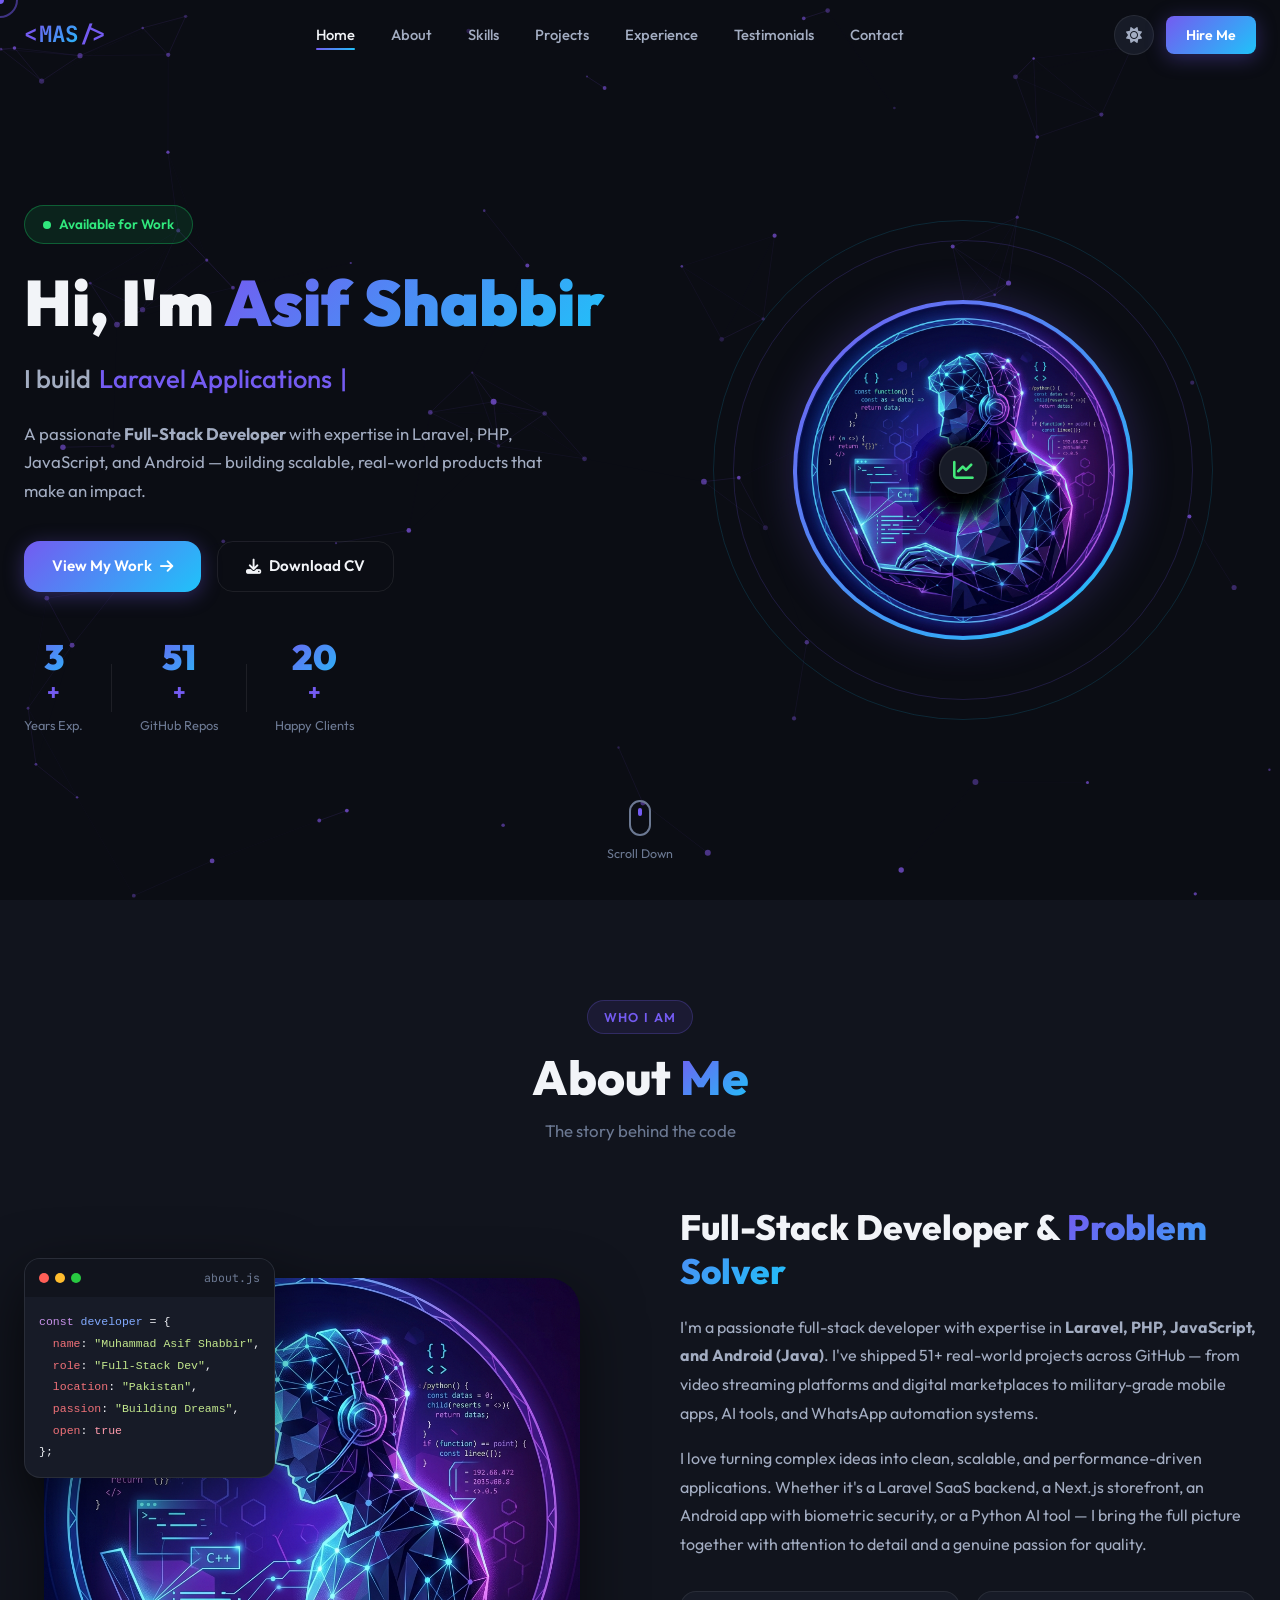
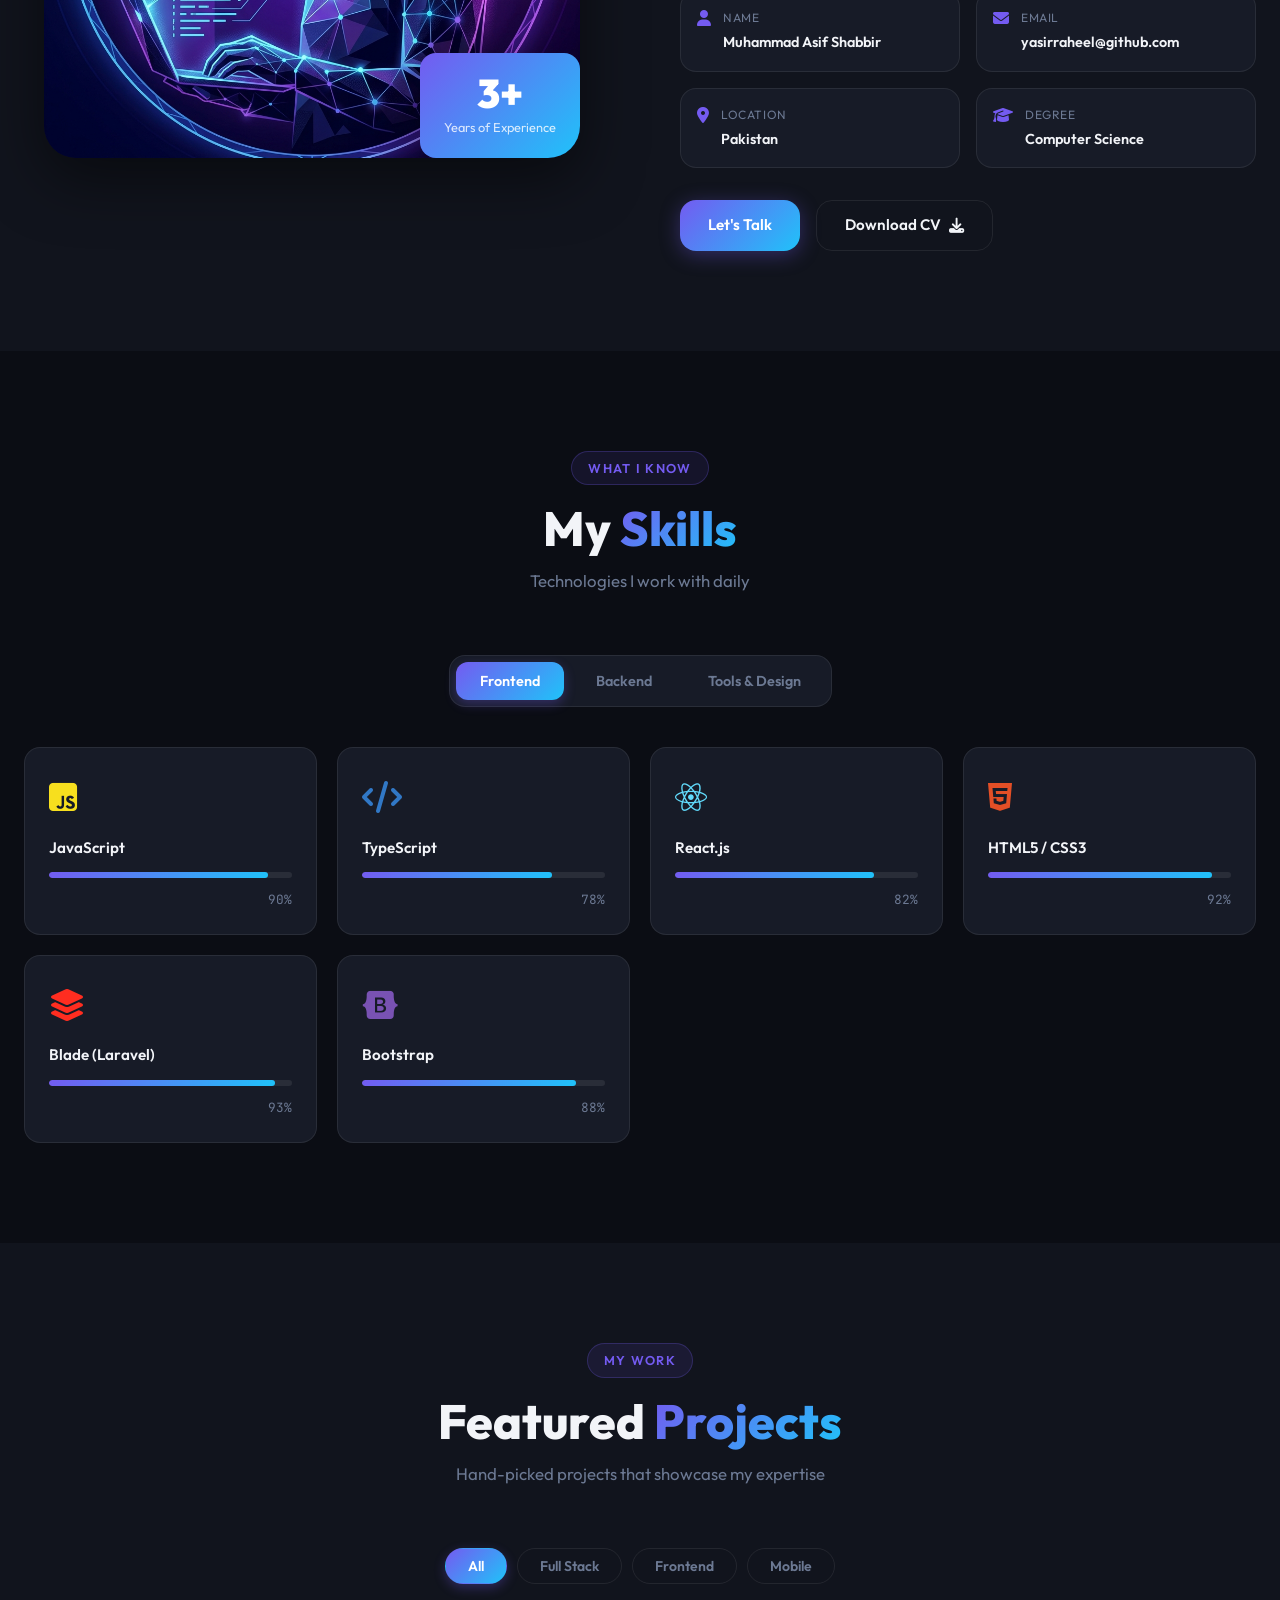
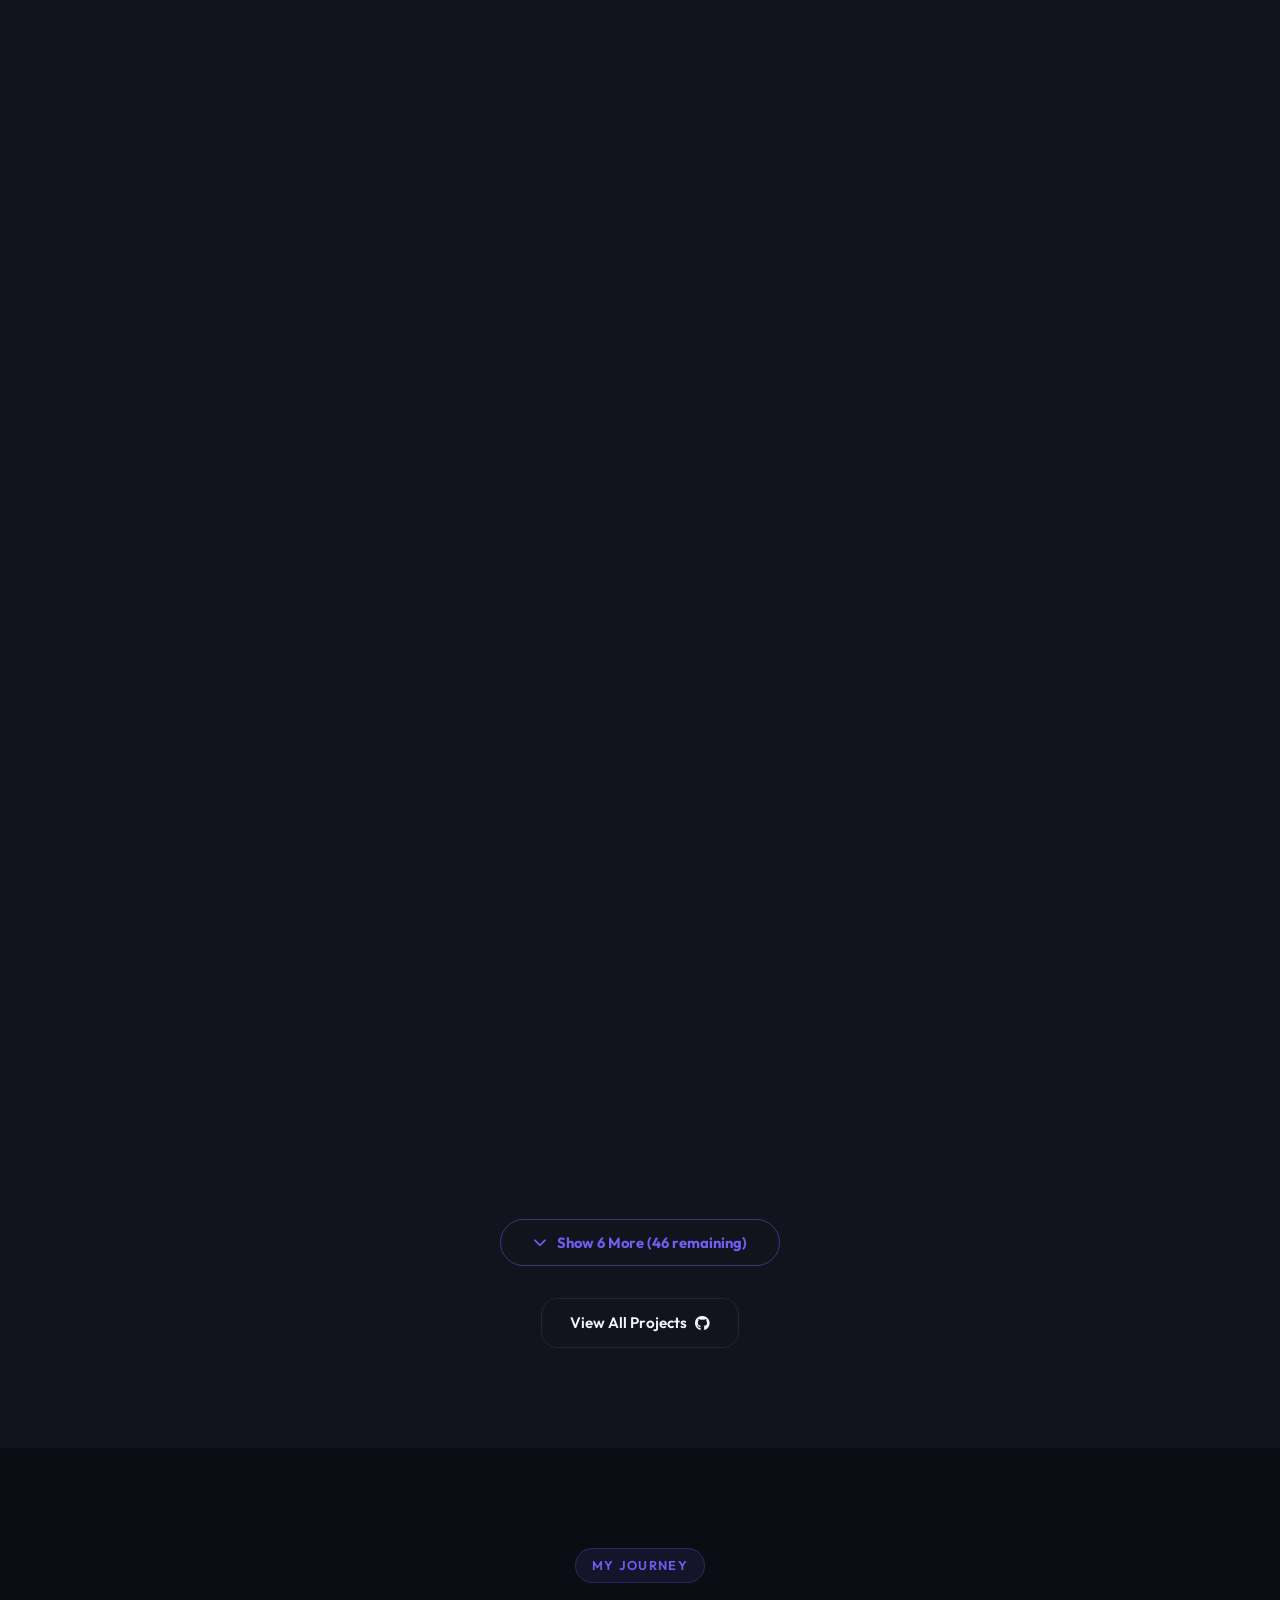
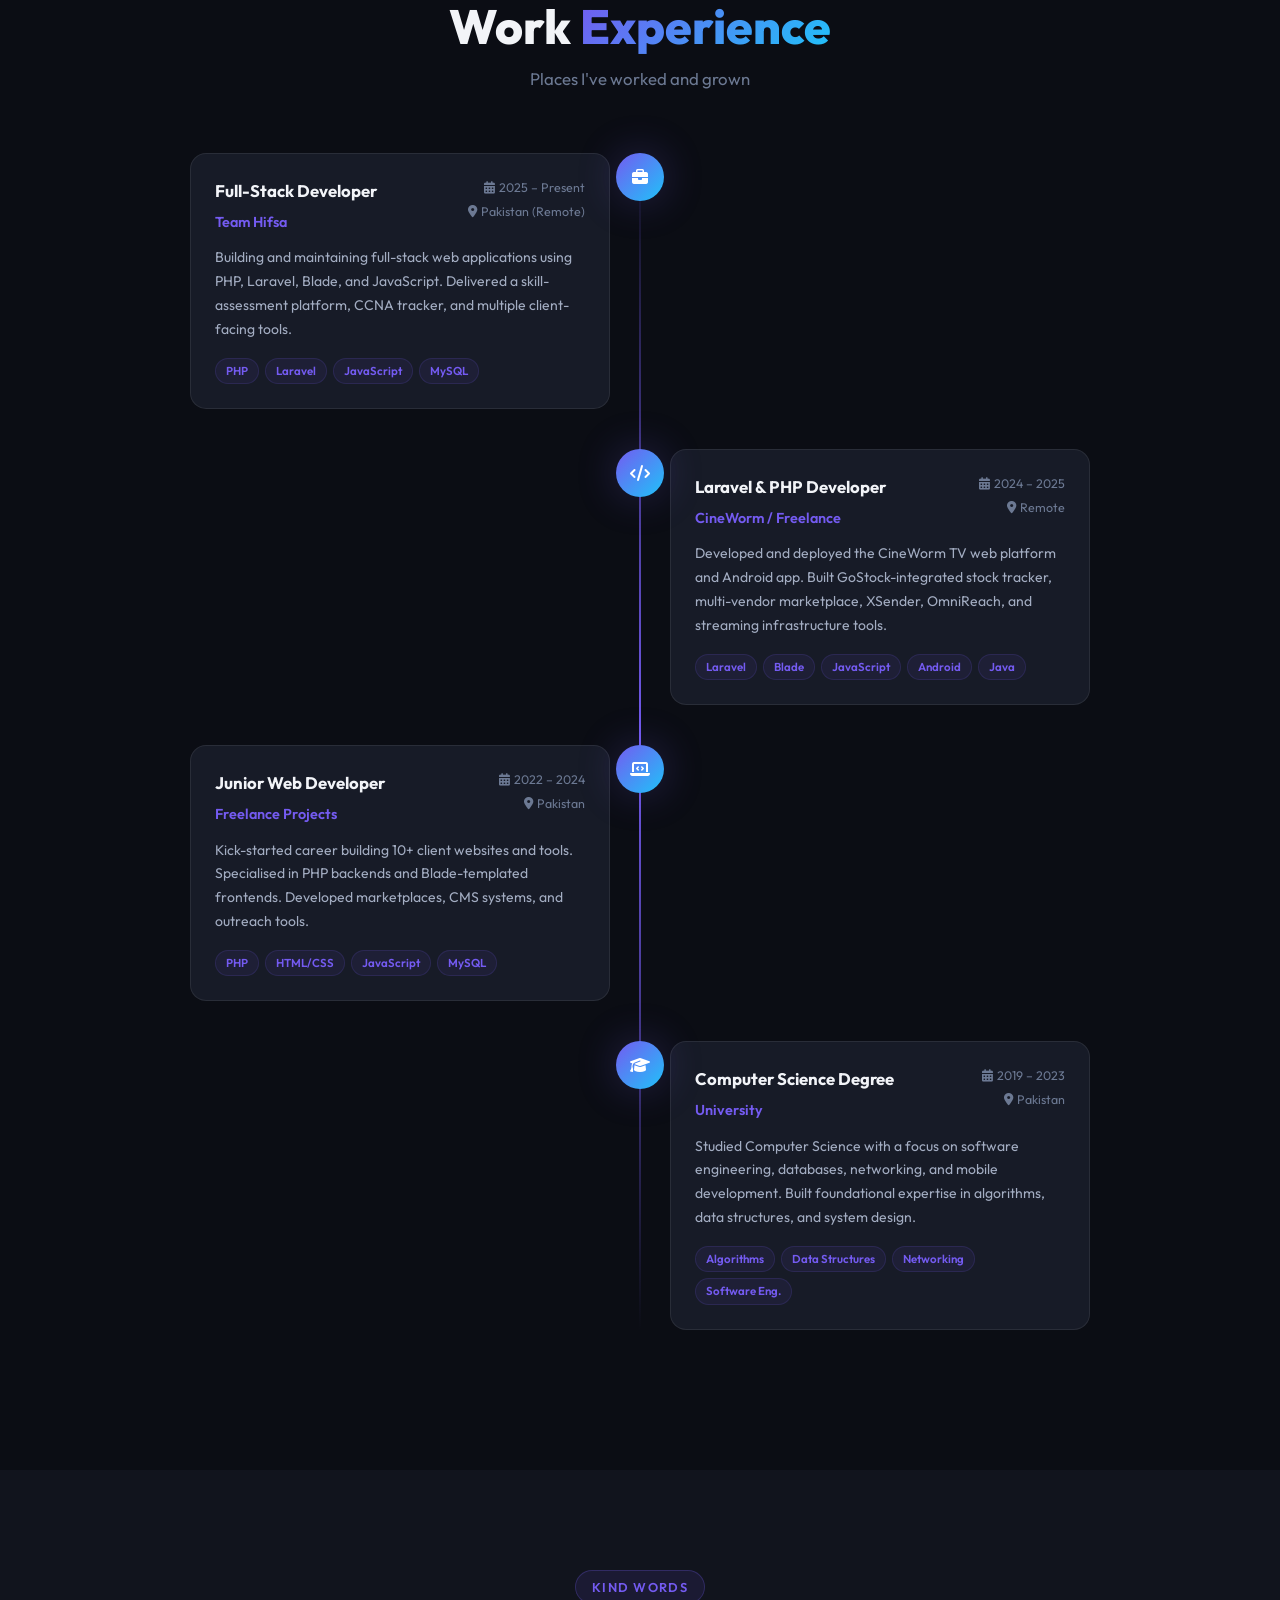
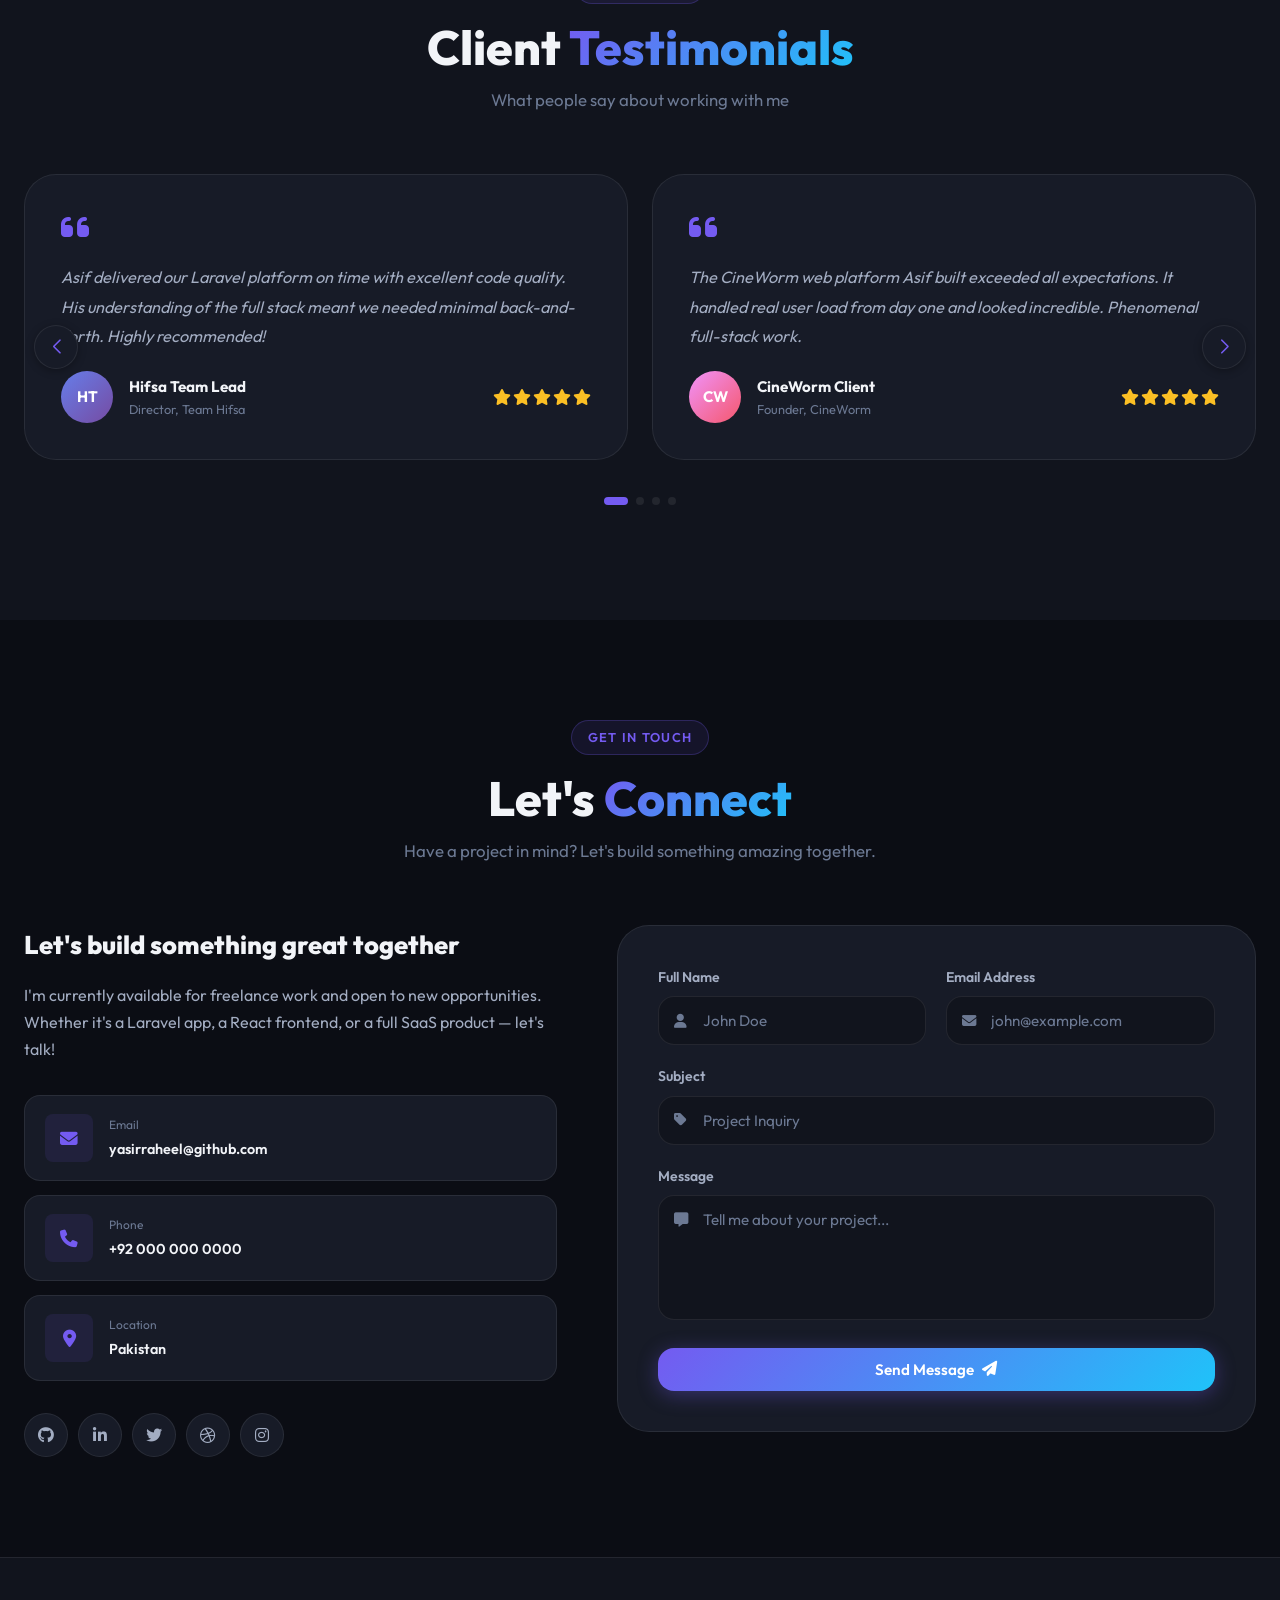
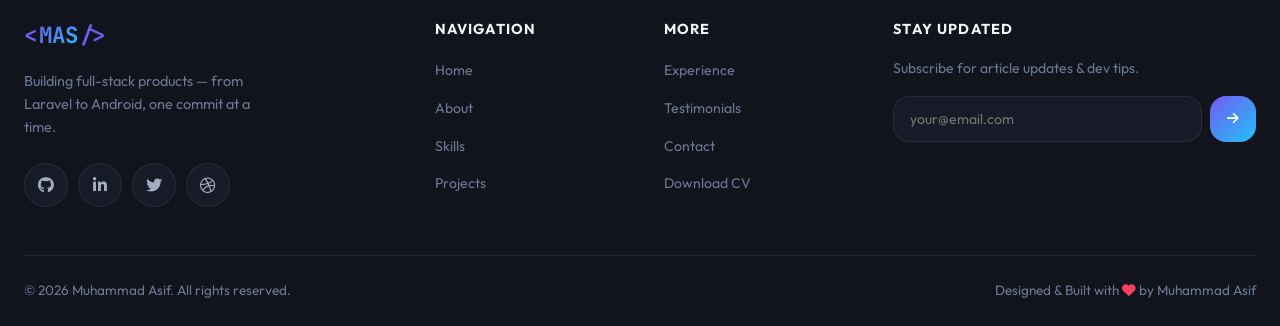
==== index.html @ 9656a8b1 "feat: added comprehensive OG and Twitter SEO meta tags, ensuring dynamic CMS syncing" ====
<!DOCTYPE html>
<html lang="en" data-theme="dark">
<head>
  <meta charset="UTF-8" />
  <meta name="viewport" content="width=device-width, initial-scale=1.0" />
  <title>Muhammad Asif Shabbir | Full-Stack Developer & Designer</title>
  <meta name="description" content="Professional portfolio of Muhammad Asif Shabbir — Full-Stack Developer specializing in Laravel, PHP, JavaScript, React & Android development." />
  <meta name="keywords" content="Muhammad Asif, Full-Stack Developer, Laravel, PHP, JavaScript, React, Android Developer, Backend, Portfolio" />
  <meta name="author" content="Muhammad Asif Shabbir" />
  <link rel="canonical" href="https://yasirraheel.github.io/foliofy/" />

  <!-- Open Graph / Facebook -->
  <meta property="og:type" content="website" />
  <meta property="og:url" content="https://yasirraheel.github.io/foliofy/" />
  <meta property="og:title" content="Muhammad Asif Shabbir | Full-Stack Developer & Designer" />
  <meta property="og:description" content="A passionate Full-Stack Developer with expertise in Laravel, PHP, JavaScript, and Android — building scalable, real-world products that make an impact." />
  <meta property="og:image" content="https://yasirraheel.github.io/foliofy/profile.png" />

  <!-- Twitter -->
  <meta property="twitter:card" content="summary_large_image" />
  <meta property="twitter:url" content="https://yasirraheel.github.io/foliofy/" />
  <meta property="twitter:title" content="Muhammad Asif Shabbir | Full-Stack Developer & Designer" />
  <meta property="twitter:description" content="A passionate Full-Stack Developer with expertise in Laravel, PHP, JavaScript, and Android — building scalable, real-world products that make an impact." />
  <meta property="twitter:image" content="https://yasirraheel.github.io/foliofy/profile.png" />
  <!-- Google Fonts -->
  <link rel="preconnect" href="https://fonts.googleapis.com" />
  <link rel="preconnect" href="https://fonts.gstatic.com" crossorigin />
  <link href="https://fonts.googleapis.com/css2?family=Outfit:wght@300;400;500;600;700;800;900&family=JetBrains+Mono:wght@400;500;600&display=swap" rel="stylesheet" />

  <!-- AOS Animation Library -->
  <link rel="stylesheet" href="https://unpkg.com/aos@2.3.4/dist/aos.css" />

  <!-- Font Awesome Icons -->
  <link rel="stylesheet" href="https://cdnjs.cloudflare.com/ajax/libs/font-awesome/6.5.0/css/all.min.css" />

  <!-- Swiper CSS -->
  <link rel="stylesheet" href="https://cdn.jsdelivr.net/npm/swiper@11/swiper-bundle.min.css" />

  <!-- Stylesheet -->
  <link rel="stylesheet" href="style.css" />
</head>
<body>

  <!-- ═══════════════════════════════════════ CURSOR ═══════════════════════════════════════ -->
  <div class="cursor-outer" id="cursorOuter"></div>
  <div class="cursor-inner" id="cursorInner"></div>

  <!-- ═══════════════════════════════════════ LOADER ═══════════════════════════════════════ -->
  <div class="page-loader" id="pageLoader">
    <div class="loader-ring-outer">
      <div class="loader-ring-inner">
        <span class="loader-bracket">&lt;</span><span class="logo-name">AM</span><span class="loader-bracket">/&gt;</span>
      </div>
      <!-- Skill icon badges injected by renderer.js -->
      <div id="loaderOrbitContainer"></div>
    </div>
    <p class="loader-tagline">Loading portfolio&hellip;</p>
  </div>

  <!-- ═══════════════════════════════════════ NAVBAR ═══════════════════════════════════════ -->
  <nav class="navbar" id="navbar">
    <div class="nav-container">
      <a href="/" class="nav-logo" id="navLogo">
        <span class="logo-bracket">&lt;</span>
        <span class="logo-name">AM</span>
        <span class="logo-bracket">/&gt;</span>
      </a>

      <ul class="nav-links" id="navLinks">
        <li><a href="/" class="nav-link active" data-section="home">Home</a></li>
        <li><a href="#about" class="nav-link" data-section="about">About</a></li>
        <li><a href="#skills" class="nav-link" data-section="skills">Skills</a></li>
        <li><a href="#projects" class="nav-link" data-section="projects">Projects</a></li>
        <li><a href="#experience" class="nav-link" data-section="experience">Experience</a></li>
        <li><a href="#testimonials" class="nav-link" data-section="testimonials">Testimonials</a></li>
        <li><a href="#contact" class="nav-link" data-section="contact">Contact</a></li>
      </ul>

      <div class="nav-actions">
        <button class="theme-toggle" id="themeToggle" aria-label="Toggle theme">
          <i class="fas fa-sun" id="themeIcon"></i>
        </button>
        <a href="#contact" class="btn btn-primary btn-sm">Hire Me</a>
        <button class="hamburger" id="hamburger" aria-label="Menu">
          <span></span><span></span><span></span>
        </button>
      </div>
    </div>
  </nav>

  <!-- Mobile Nav Overlay -->
  <div class="mobile-nav-overlay" id="mobileNavOverlay">
    <ul class="mobile-nav-links">
      <li><a href="/" class="mobile-nav-link">Home</a></li>
      <li><a href="#about" class="mobile-nav-link">About</a></li>
      <li><a href="#skills" class="mobile-nav-link">Skills</a></li>
      <li><a href="#projects" class="mobile-nav-link">Projects</a></li>
      <li><a href="#experience" class="mobile-nav-link">Experience</a></li>
      <li><a href="#testimonials" class="mobile-nav-link">Testimonials</a></li>
      <li><a href="#contact" class="mobile-nav-link">Contact</a></li>
    </ul>
  </div>

  <!-- ═══════════════════════════════════════ HERO ═══════════════════════════════════════ -->
  <section class="hero" id="home">
    <canvas class="hero-canvas" id="heroCanvas"></canvas>

    <div class="hero-container">
      <div class="hero-content">
        <div class="hero-tag" data-aos="fade-down" data-aos-delay="200">
          <span class="status-dot pulse"></span>
          Available for Work
        </div>

        <h1 class="hero-title" data-aos="fade-up" data-aos-delay="300">
          Hi, I'm <span class="gradient-text">Muhammad Asif</span>
        </h1>

        <div class="hero-subtitle" data-aos="fade-up" data-aos-delay="400">
          <span class="static-text">I build </span>
          <span class="typed-text" id="typedText"></span>
          <span class="cursor-blink">|</span>
        </div>

        <p class="hero-desc" data-aos="fade-up" data-aos-delay="500">
          A passionate <strong>Full-Stack Developer & UI/UX Designer</strong> crafting pixel-perfect,
          high-performance digital experiences that make an impact.
        </p>

        <div class="hero-actions" data-aos="fade-up" data-aos-delay="600">
          <a href="#projects" class="btn btn-primary">
            <span>View My Work</span>
            <i class="fas fa-arrow-right"></i>
          </a>
          <a href="#" class="btn btn-outline" id="downloadCV">
            <i class="fas fa-download"></i>
            <span>Download CV</span>
          </a>
        </div>

        <div class="hero-stats" data-aos="fade-up" data-aos-delay="700">
          <div class="stat-item">
            <span class="stat-number" data-target="5">0</span><span class="stat-plus">+</span>
            <span class="stat-label">Years Exp.</span>
          </div>
          <div class="stat-divider"></div>
          <div class="stat-item">
            <span class="stat-number" data-target="80">0</span><span class="stat-plus">+</span>
            <span class="stat-label">Projects Done</span>
          </div>
          <div class="stat-divider"></div>
          <div class="stat-item">
            <span class="stat-number" data-target="40">0</span><span class="stat-plus">+</span>
            <span class="stat-label">Happy Clients</span>
          </div>
        </div>
      </div>

      <div class="hero-visual" data-aos="fade-left" data-aos-delay="400">
        <div class="profile-ring-outer">
          <div class="profile-ring-inner">
            <div class="profile-image-wrap">
              <img src="profile.png" alt="Muhammad Asif - Developer" class="profile-img" />
            </div>
          </div>
          <!-- Floating tech badges — dynamically injected by renderer.js -->
          <div id="orbitBadgesContainer"></div>
        </div>
      </div>
    </div>

    <div class="scroll-indicator">
      <div class="scroll-mouse">
        <div class="scroll-wheel"></div>
      </div>
      <span>Scroll Down</span>
    </div>
  </section>

  <!-- ═══════════════════════════════════════ ABOUT ═══════════════════════════════════════ -->
  <section class="section about" id="about">
    <div class="container">
      <div class="section-header" data-aos="fade-up">
        <span class="section-tag">Who I Am</span>
        <h2 class="section-title">About <span class="gradient-text">Me</span></h2>
        <p class="section-desc">The story behind the code</p>
      </div>

      <div class="about-grid">
        <div class="about-visual" data-aos="fade-right" data-aos-delay="100">
          <div class="about-image-card">
            <img src="profile.png" alt="About Muhammad Asif" class="about-img" />
            <div class="about-exp-badge">
              <span class="exp-number">5+</span>
              <span class="exp-label">Years of Experience</span>
            </div>
          </div>
          <div class="about-code-snippet">
            <div class="code-header">
              <span class="code-dot red"></span>
              <span class="code-dot yellow"></span>
              <span class="code-dot green"></span>
              <span class="code-filename">about.js</span>
            </div>
            <pre class="code-body"><code><span class="code-kw">const</span> <span class="code-var">developer</span> = {
  <span class="code-key">name</span>: <span class="code-str">"Muhammad Asif"</span>,
  <span class="code-key">role</span>: <span class="code-str">"Full-Stack Dev"</span>,
  <span class="code-key">location</span>: <span class="code-str">"New York, USA"</span>,
  <span class="code-key">passion</span>: <span class="code-str">"Building Dreams"</span>,
  <span class="code-key">open</span>: <span class="code-bool">true</span>
};</code></pre>
          </div>
        </div>

        <div class="about-content" data-aos="fade-left" data-aos-delay="200">
          <h3 class="about-heading">
            Full-Stack Developer & <span class="gradient-text">Creative Thinker</span>
          </h3>
          <p class="about-text">
            I'm a passionate developer with <strong>5+ years</strong> of experience creating elegant, scalable,
            and user-centric web applications. I specialize in turning complex problems into simple, beautiful,
            and intuitive solutions.
          </p>
          <p class="about-text">
            My journey started with a curiosity for how the web works, and it evolved into a deep love for
            crafting experiences that are both technically robust and visually stunning. I believe great
            software is where logic meets art.
          </p>

          <div class="about-info-grid">
            <div class="info-item">
              <i class="fas fa-user"></i>
              <div>
                <span class="info-label">Name</span>
                <span class="info-value">Muhammad Asif</span>
              </div>
            </div>
            <div class="info-item">
              <i class="fas fa-envelope"></i>
              <div>
                <span class="info-label">Email</span>
                <span class="info-value">alex@example.com</span>
              </div>
            </div>
            <div class="info-item">
              <i class="fas fa-map-marker-alt"></i>
              <div>
                <span class="info-label">Location</span>
                <span class="info-value">New York, USA</span>
              </div>
            </div>
            <div class="info-item">
              <i class="fas fa-graduation-cap"></i>
              <div>
                <span class="info-label">Degree</span>
                <span class="info-value">B.Sc. Computer Science</span>
              </div>
            </div>
          </div>

          <div class="about-actions">
            <a href="#contact" class="btn btn-primary">Let's Talk</a>
            <a href="#" class="btn btn-outline">Download CV <i class="fas fa-download"></i></a>
          </div>
        </div>
      </div>
    </div>
  </section>

  <!-- ═══════════════════════════════════════ SKILLS ═══════════════════════════════════════ -->
  <section class="section skills" id="skills">
    <div class="container">
      <div class="section-header" data-aos="fade-up">
        <span class="section-tag">What I Know</span>
        <h2 class="section-title">My <span class="gradient-text">Skills</span></h2>
        <p class="section-desc">Technologies I work with daily</p>
      </div>

      <div class="skills-tabs" data-aos="fade-up" data-aos-delay="100">
        <button class="skills-tab active" data-tab="frontend" id="tabFrontend">Frontend</button>
        <button class="skills-tab" data-tab="backend" id="tabBackend">Backend</button>
        <button class="skills-tab" data-tab="tools" id="tabTools">Tools & Design</button>
      </div>

      <div class="skills-content active" id="tabContentFrontend" data-aos="fade-up" data-aos-delay="200">
        <div class="skills-grid">
          <div class="skill-card">
            <div class="skill-icon"><i class="fab fa-html5" style="color:#e34f26"></i></div>
            <span class="skill-name">HTML5</span>
            <div class="skill-bar-wrap"><div class="skill-bar" data-width="95"></div></div>
            <span class="skill-percent">95%</span>
          </div>
          <div class="skill-card">
            <div class="skill-icon"><i class="fab fa-css3-alt" style="color:#1572b6"></i></div>
            <span class="skill-name">CSS3 / SCSS</span>
            <div class="skill-bar-wrap"><div class="skill-bar" data-width="90"></div></div>
            <span class="skill-percent">90%</span>
          </div>
          <div class="skill-card">
            <div class="skill-icon"><i class="fab fa-js-square" style="color:#f7df1e"></i></div>
            <span class="skill-name">JavaScript</span>
            <div class="skill-bar-wrap"><div class="skill-bar" data-width="92"></div></div>
            <span class="skill-percent">92%</span>
          </div>
          <div class="skill-card">
            <div class="skill-icon"><i class="fab fa-react" style="color:#61dafb"></i></div>
            <span class="skill-name">React.js</span>
            <div class="skill-bar-wrap"><div class="skill-bar" data-width="88"></div></div>
            <span class="skill-percent">88%</span>
          </div>
          <div class="skill-card">
            <div class="skill-icon"><i class="fab fa-vuejs" style="color:#42b883"></i></div>
            <span class="skill-name">Vue.js</span>
            <div class="skill-bar-wrap"><div class="skill-bar" data-width="75"></div></div>
            <span class="skill-percent">75%</span>
          </div>
          <div class="skill-card">
            <div class="skill-icon"><i class="fas fa-wind" style="color:#38bdf8"></i></div>
            <span class="skill-name">Tailwind CSS</span>
            <div class="skill-bar-wrap"><div class="skill-bar" data-width="85"></div></div>
            <span class="skill-percent">85%</span>
          </div>
        </div>
      </div>

      <div class="skills-content" id="tabContentBackend" data-aos="fade-up" data-aos-delay="200">
        <div class="skills-grid">
          <div class="skill-card">
            <div class="skill-icon"><i class="fab fa-node-js" style="color:#339933"></i></div>
            <span class="skill-name">Node.js</span>
            <div class="skill-bar-wrap"><div class="skill-bar" data-width="88"></div></div>
            <span class="skill-percent">88%</span>
          </div>
          <div class="skill-card">
            <div class="skill-icon"><i class="fab fa-python" style="color:#3776ab"></i></div>
            <span class="skill-name">Python</span>
            <div class="skill-bar-wrap"><div class="skill-bar" data-width="82"></div></div>
            <span class="skill-percent">82%</span>
          </div>
          <div class="skill-card">
            <div class="skill-icon"><i class="fas fa-database" style="color:#4479a1"></i></div>
            <span class="skill-name">MySQL / PostgreSQL</span>
            <div class="skill-bar-wrap"><div class="skill-bar" data-width="80"></div></div>
            <span class="skill-percent">80%</span>
          </div>
          <div class="skill-card">
            <div class="skill-icon"><i class="fas fa-leaf" style="color:#47a248"></i></div>
            <span class="skill-name">MongoDB</span>
            <div class="skill-bar-wrap"><div class="skill-bar" data-width="85"></div></div>
            <span class="skill-percent">85%</span>
          </div>
          <div class="skill-card">
            <div class="skill-icon"><i class="fas fa-server" style="color:#ff6b35"></i></div>
            <span class="skill-name">REST APIs</span>
            <div class="skill-bar-wrap"><div class="skill-bar" data-width="90"></div></div>
            <span class="skill-percent">90%</span>
          </div>
          <div class="skill-card">
            <div class="skill-icon"><i class="fab fa-docker" style="color:#2496ed"></i></div>
            <span class="skill-name">Docker</span>
            <div class="skill-bar-wrap"><div class="skill-bar" data-width="72"></div></div>
            <span class="skill-percent">72%</span>
          </div>
        </div>
      </div>

      <div class="skills-content" id="tabContentTools" data-aos="fade-up" data-aos-delay="200">
        <div class="skills-grid">
          <div class="skill-card">
            <div class="skill-icon"><i class="fab fa-figma" style="color:#f24e1e"></i></div>
            <span class="skill-name">Figma</span>
            <div class="skill-bar-wrap"><div class="skill-bar" data-width="88"></div></div>
            <span class="skill-percent">88%</span>
          </div>
          <div class="skill-card">
            <div class="skill-icon"><i class="fab fa-git-alt" style="color:#f05032"></i></div>
            <span class="skill-name">Git / GitHub</span>
            <div class="skill-bar-wrap"><div class="skill-bar" data-width="92"></div></div>
            <span class="skill-percent">92%</span>
          </div>
          <div class="skill-card">
            <div class="skill-icon"><i class="fab fa-aws" style="color:#ff9900"></i></div>
            <span class="skill-name">AWS</span>
            <div class="skill-bar-wrap"><div class="skill-bar" data-width="70"></div></div>
            <span class="skill-percent">70%</span>
          </div>
          <div class="skill-card">
            <div class="skill-icon"><i class="fas fa-mobile-alt" style="color:#a855f7"></i></div>
            <span class="skill-name">UI/UX Design</span>
            <div class="skill-bar-wrap"><div class="skill-bar" data-width="85"></div></div>
            <span class="skill-percent">85%</span>
          </div>
          <div class="skill-card">
            <div class="skill-icon"><i class="fas fa-cube" style="color:#00d8ff"></i></div>
            <span class="skill-name">Three.js</span>
            <div class="skill-bar-wrap"><div class="skill-bar" data-width="65"></div></div>
            <span class="skill-percent">65%</span>
          </div>
          <div class="skill-card">
            <div class="skill-icon"><i class="fas fa-bolt" style="color:#ffd700"></i></div>
            <span class="skill-name">Performance Opt.</span>
            <div class="skill-bar-wrap"><div class="skill-bar" data-width="87"></div></div>
            <span class="skill-percent">87%</span>
          </div>
        </div>
      </div>
    </div>
  </section>

  <!-- ═══════════════════════════════════════ PROJECTS ═══════════════════════════════════════ -->
  <section class="section projects" id="projects">
    <div class="container">
      <div class="section-header" data-aos="fade-up">
        <span class="section-tag">My Work</span>
        <h2 class="section-title">Featured <span class="gradient-text">Projects</span></h2>
        <p class="section-desc">Hand-picked projects that showcase my expertise</p>
      </div>

      <div class="projects-filter" data-aos="fade-up" data-aos-delay="100">
        <button class="filter-btn active" data-filter="all" id="filterAll">All</button>
        <button class="filter-btn" data-filter="fullstack" id="filterFullstack">Full Stack</button>
        <button class="filter-btn" data-filter="frontend" id="filterFrontend">Frontend</button>
        <button class="filter-btn" data-filter="mobile" id="filterMobile">Mobile</button>
      </div>

      <div class="projects-grid" id="projectsGrid">

        <div class="project-card" data-category="fullstack" data-aos="fade-up" data-aos-delay="100">
          <div class="project-image">
            <div class="project-img-placeholder gradient-1">
              <i class="fas fa-shopping-cart"></i>
            </div>
            <div class="project-overlay">
              <a href="#" class="project-link" aria-label="Live Demo"><i class="fas fa-external-link-alt"></i></a>
              <a href="#" class="project-link" aria-label="GitHub"><i class="fab fa-github"></i></a>
            </div>
          </div>
          <div class="project-body">
            <div class="project-tags">
              <span class="project-tag">React</span>
              <span class="project-tag">Node.js</span>
              <span class="project-tag">MongoDB</span>
            </div>
            <h3 class="project-title">E-Commerce Platform</h3>
            <p class="project-desc">A full-featured e-commerce platform with real-time inventory, Stripe payments, and an AI-powered recommendation engine.</p>
          </div>
        </div>

        <div class="project-card" data-category="frontend" data-aos="fade-up" data-aos-delay="150">
          <div class="project-image">
            <div class="project-img-placeholder gradient-2">
              <i class="fas fa-chart-line"></i>
            </div>
            <div class="project-overlay">
              <a href="#" class="project-link" aria-label="Live Demo"><i class="fas fa-external-link-alt"></i></a>
              <a href="#" class="project-link" aria-label="GitHub"><i class="fab fa-github"></i></a>
            </div>
          </div>
          <div class="project-body">
            <div class="project-tags">
              <span class="project-tag">Vue.js</span>
              <span class="project-tag">D3.js</span>
              <span class="project-tag">Firebase</span>
            </div>
            <h3 class="project-title">Analytics Dashboard</h3>
            <p class="project-desc">Real-time business intelligence dashboard with interactive charts, custom date ranges, and export capabilities.</p>
          </div>
        </div>

        <div class="project-card" data-category="mobile" data-aos="fade-up" data-aos-delay="200">
          <div class="project-image">
            <div class="project-img-placeholder gradient-3">
              <i class="fas fa-heartbeat"></i>
            </div>
            <div class="project-overlay">
              <a href="#" class="project-link" aria-label="Live Demo"><i class="fas fa-external-link-alt"></i></a>
              <a href="#" class="project-link" aria-label="GitHub"><i class="fab fa-github"></i></a>
            </div>
          </div>
          <div class="project-body">
            <div class="project-tags">
              <span class="project-tag">React Native</span>
              <span class="project-tag">Python</span>
              <span class="project-tag">ML</span>
            </div>
            <h3 class="project-title">Health & Fitness App</h3>
            <p class="project-desc">AI-powered fitness tracking app with personalized workout plans, nutrition tracking, and health insights.</p>
          </div>
        </div>

        <div class="project-card" data-category="fullstack" data-aos="fade-up" data-aos-delay="100">
          <div class="project-image">
            <div class="project-img-placeholder gradient-4">
              <i class="fas fa-comments"></i>
            </div>
            <div class="project-overlay">
              <a href="#" class="project-link" aria-label="Live Demo"><i class="fas fa-external-link-alt"></i></a>
              <a href="#" class="project-link" aria-label="GitHub"><i class="fab fa-github"></i></a>
            </div>
          </div>
          <div class="project-body">
            <div class="project-tags">
              <span class="project-tag">Socket.io</span>
              <span class="project-tag">Node.js</span>
              <span class="project-tag">Redis</span>
            </div>
            <h3 class="project-title">Real-Time Chat App</h3>
            <p class="project-desc">Scalable real-time messaging platform with end-to-end encryption, file sharing, and video calls.</p>
          </div>
        </div>

        <div class="project-card" data-category="frontend" data-aos="fade-up" data-aos-delay="150">
          <div class="project-image">
            <div class="project-img-placeholder gradient-5">
              <i class="fas fa-brain"></i>
            </div>
            <div class="project-overlay">
              <a href="#" class="project-link" aria-label="Live Demo"><i class="fas fa-external-link-alt"></i></a>
              <a href="#" class="project-link" aria-label="GitHub"><i class="fab fa-github"></i></a>
            </div>
          </div>
          <div class="project-body">
            <div class="project-tags">
              <span class="project-tag">Three.js</span>
              <span class="project-tag">GSAP</span>
              <span class="project-tag">WebGL</span>
            </div>
            <h3 class="project-title">3D Portfolio Website</h3>
            <p class="project-desc">An immersive 3D portfolio experience using Three.js and WebGL with particle systems and interactive elements.</p>
          </div>
        </div>

        <div class="project-card" data-category="fullstack" data-aos="fade-up" data-aos-delay="200">
          <div class="project-image">
            <div class="project-img-placeholder gradient-6">
              <i class="fas fa-cloud"></i>
            </div>
            <div class="project-overlay">
              <a href="#" class="project-link" aria-label="Live Demo"><i class="fas fa-external-link-alt"></i></a>
              <a href="#" class="project-link" aria-label="GitHub"><i class="fab fa-github"></i></a>
            </div>
          </div>
          <div class="project-body">
            <div class="project-tags">
              <span class="project-tag">AWS</span>
              <span class="project-tag">Docker</span>
              <span class="project-tag">Kubernetes</span>
            </div>
            <h3 class="project-title">Cloud DevOps Pipeline</h3>
            <p class="project-desc">Automated CI/CD pipeline with Docker containerization, Kubernetes orchestration, and AWS deployment.</p>
          </div>
        </div>

      </div>

      <!-- Show More bar (mobile pagination — managed by renderer.js) -->
      <div class="projects-show-more" id="projectsShowMoreBar" style="display:none">
        <button class="btn-show-more" id="projectsShowMoreBtn">
          <i class="fas fa-chevron-down"></i>
          <span id="projectsShowMoreLabel">Show More Projects</span>
        </button>
      </div>

      <div class="projects-cta" data-aos="fade-up">
        <a href="#" class="btn btn-outline">
          View All Projects <i class="fab fa-github"></i>
        </a>
      </div>
    </div>
  </section>

  <!-- ═══════════════════════════════════════ EXPERIENCE ═══════════════════════════════════════ -->
  <section class="section experience" id="experience">
    <div class="container">
      <div class="section-header" data-aos="fade-up">
        <span class="section-tag">My Journey</span>
        <h2 class="section-title">Work <span class="gradient-text">Experience</span></h2>
        <p class="section-desc">Places I've worked and grown</p>
      </div>

      <div class="timeline-container">

        <div class="timeline-item" data-aos="fade-right" data-aos-delay="100">
          <div class="timeline-dot"><i class="fas fa-briefcase"></i></div>
          <div class="timeline-card">
            <div class="timeline-header">
              <div>
                <h3 class="timeline-title">Senior Full-Stack Developer</h3>
                <span class="timeline-company">TechVision Corp</span>
              </div>
              <div class="timeline-meta">
                <span class="timeline-period"><i class="fas fa-calendar-alt"></i> 2022 – Present</span>
                <span class="timeline-location"><i class="fas fa-map-marker-alt"></i> San Francisco, CA</span>
              </div>
            </div>
            <p class="timeline-desc">Led development of microservices architecture serving 2M+ users. Built and maintained React/Node.js applications, improving performance by 40%.</p>
            <div class="timeline-tags">
              <span>React</span><span>Node.js</span><span>AWS</span><span>PostgreSQL</span>
            </div>
          </div>
        </div>

        <div class="timeline-item" data-aos="fade-left" data-aos-delay="200">
          <div class="timeline-dot"><i class="fas fa-code"></i></div>
          <div class="timeline-card">
            <div class="timeline-header">
              <div>
                <h3 class="timeline-title">Frontend Developer</h3>
                <span class="timeline-company">InnovateLab Agency</span>
              </div>
              <div class="timeline-meta">
                <span class="timeline-period"><i class="fas fa-calendar-alt"></i> 2020 – 2022</span>
                <span class="timeline-location"><i class="fas fa-map-marker-alt"></i> Remote</span>
              </div>
            </div>
            <p class="timeline-desc">Developed pixel-perfect UI components and interactive web experiences for 25+ client projects. Specialized in performance optimization and accessibility.</p>
            <div class="timeline-tags">
              <span>Vue.js</span><span>SCSS</span><span>Figma</span><span>GraphQL</span>
            </div>
          </div>
        </div>

        <div class="timeline-item" data-aos="fade-right" data-aos-delay="300">
          <div class="timeline-dot"><i class="fas fa-laptop-code"></i></div>
          <div class="timeline-card">
            <div class="timeline-header">
              <div>
                <h3 class="timeline-title">Junior Web Developer</h3>
                <span class="timeline-company">StartupHub NYC</span>
              </div>
              <div class="timeline-meta">
                <span class="timeline-period"><i class="fas fa-calendar-alt"></i> 2019 – 2020</span>
                <span class="timeline-location"><i class="fas fa-map-marker-alt"></i> New York, NY</span>
              </div>
            </div>
            <p class="timeline-desc">Built responsive web applications for early-stage startups. Collaborated with designers and product managers to deliver 10+ successful product launches.</p>
            <div class="timeline-tags">
              <span>HTML/CSS</span><span>JavaScript</span><span>PHP</span><span>MySQL</span>
            </div>
          </div>
        </div>

        <div class="timeline-item" data-aos="fade-left" data-aos-delay="400">
          <div class="timeline-dot"><i class="fas fa-graduation-cap"></i></div>
          <div class="timeline-card">
            <div class="timeline-header">
              <div>
                <h3 class="timeline-title">B.Sc. Computer Science</h3>
                <span class="timeline-company">New York University</span>
              </div>
              <div class="timeline-meta">
                <span class="timeline-period"><i class="fas fa-calendar-alt"></i> 2015 – 2019</span>
                <span class="timeline-location"><i class="fas fa-map-marker-alt"></i> New York, NY</span>
              </div>
            </div>
            <p class="timeline-desc">Graduated with honors. Specialized in Software Engineering and Human-Computer Interaction. Led the university coding club for 2 consecutive years.</p>
            <div class="timeline-tags">
              <span>Algorithms</span><span>Data Structures</span><span>HCI</span><span>Software Eng.</span>
            </div>
          </div>
        </div>

      </div>
    </div>
  </section>

  <!-- ═══════════════════════════════════════ TESTIMONIALS ═══════════════════════════════════════ -->
  <section class="section testimonials" id="testimonials">
    <div class="container">
      <div class="section-header" data-aos="fade-up">
        <span class="section-tag">Kind Words</span>
        <h2 class="section-title">Client <span class="gradient-text">Testimonials</span></h2>
        <p class="section-desc">What people say about working with me</p>
      </div>

      <div class="swiper testimonials-swiper" data-aos="fade-up" data-aos-delay="200">
        <div class="swiper-wrapper">

          <div class="swiper-slide">
            <div class="testimonial-card">
              <div class="testimonial-quote"><i class="fas fa-quote-left"></i></div>
              <p class="testimonial-text">Alex delivered beyond expectations. The e-commerce platform he built doubled our conversion rate within the first month. Absolutely phenomenal work!</p>
              <div class="testimonial-author">
                <div class="author-avatar"><span>SR</span></div>
                <div>
                  <p class="author-name">Sarah Reynolds</p>
                  <p class="author-role">CEO, StyleBrand Inc.</p>
                </div>
                <div class="testimonial-stars">
                  <i class="fas fa-star"></i><i class="fas fa-star"></i><i class="fas fa-star"></i><i class="fas fa-star"></i><i class="fas fa-star"></i>
                </div>
              </div>
            </div>
          </div>

          <div class="swiper-slide">
            <div class="testimonial-card">
              <div class="testimonial-quote"><i class="fas fa-quote-left"></i></div>
              <p class="testimonial-text">Working with Alex was a game-changer. His technical expertise combined with his eye for design produced a product that our users love. Highly recommended!</p>
              <div class="testimonial-author">
                <div class="author-avatar" style="background: linear-gradient(135deg,#f093fb,#f5576c)"><span>MK</span></div>
                <div>
                  <p class="author-name">Marcus Kim</p>
                  <p class="author-role">CTO, DataFlow Labs</p>
                </div>
                <div class="testimonial-stars">
                  <i class="fas fa-star"></i><i class="fas fa-star"></i><i class="fas fa-star"></i><i class="fas fa-star"></i><i class="fas fa-star"></i>
                </div>
              </div>
            </div>
          </div>

          <div class="swiper-slide">
            <div class="testimonial-card">
              <div class="testimonial-quote"><i class="fas fa-quote-left"></i></div>
              <p class="testimonial-text">Professional, responsive, and incredibly talented. Alex turned our complex requirements into a flawless application. Will definitely work with him again!</p>
              <div class="testimonial-author">
                <div class="author-avatar" style="background: linear-gradient(135deg,#4facfe,#00f2fe)"><span>JP</span></div>
                <div>
                  <p class="author-name">Jessica Park</p>
                  <p class="author-role">Founder, NexGen Startup</p>
                </div>
                <div class="testimonial-stars">
                  <i class="fas fa-star"></i><i class="fas fa-star"></i><i class="fas fa-star"></i><i class="fas fa-star"></i><i class="fas fa-star"></i>
                </div>
              </div>
            </div>
          </div>

          <div class="swiper-slide">
            <div class="testimonial-card">
              <div class="testimonial-quote"><i class="fas fa-quote-left"></i></div>
              <p class="testimonial-text">Alex's ability to understand our vision and translate it into a beautiful, functional product is unmatched. The new dashboard transformed how our team works.</p>
              <div class="testimonial-author">
                <div class="author-avatar" style="background: linear-gradient(135deg,#43e97b,#38f9d7)"><span>DH</span></div>
                <div>
                  <p class="author-name">David Harper</p>
                  <p class="author-role">Product Manager, CloudSuite</p>
                </div>
                <div class="testimonial-stars">
                  <i class="fas fa-star"></i><i class="fas fa-star"></i><i class="fas fa-star"></i><i class="fas fa-star"></i><i class="fas fa-star"></i>
                </div>
              </div>
            </div>
          </div>

        </div>
        <div class="swiper-pagination" id="testimonialPagination"></div>
        <div class="swiper-button-prev" id="testimonialPrev"></div>
        <div class="swiper-button-next" id="testimonialNext"></div>
      </div>
    </div>
  </section>

  <!-- ═══════════════════════════════════════ CONTACT ═══════════════════════════════════════ -->
  <section class="section contact" id="contact">
    <div class="container">
      <div class="section-header" data-aos="fade-up">
        <span class="section-tag">Get In Touch</span>
        <h2 class="section-title">Let's <span class="gradient-text">Connect</span></h2>
        <p class="section-desc">Have a project in mind? Let's build something amazing together.</p>
      </div>

      <div class="contact-grid">
        <div class="contact-info" data-aos="fade-right" data-aos-delay="100">
          <h3 class="contact-heading">Let's talk about your project</h3>
          <p class="contact-subtext">I'm currently available for freelance work and open to new opportunities. Feel free to reach out — I'll get back to you within 24 hours.</p>

          <div class="contact-cards">
            <a href="mailto:alex@example.com" class="contact-card-item" id="contactEmail">
              <div class="contact-card-icon"><i class="fas fa-envelope"></i></div>
              <div>
                <span class="contact-card-label">Email</span>
                <span class="contact-card-value">alex@example.com</span>
              </div>
            </a>
            <a href="tel:+1234567890" class="contact-card-item" id="contactPhone">
              <div class="contact-card-icon"><i class="fas fa-phone"></i></div>
              <div>
                <span class="contact-card-label">Phone</span>
                <span class="contact-card-value">+1 (234) 567-890</span>
              </div>
            </a>
            <div class="contact-card-item" id="contactLocation">
              <div class="contact-card-icon"><i class="fas fa-map-marker-alt"></i></div>
              <div>
                <span class="contact-card-label">Location</span>
                <span class="contact-card-value">New York, USA</span>
              </div>
            </div>
          </div>

          <div class="social-links">
            <a href="#" class="social-link" id="socialGithub" aria-label="GitHub"><i class="fab fa-github"></i></a>
            <a href="#" class="social-link" id="socialLinkedin" aria-label="LinkedIn"><i class="fab fa-linkedin-in"></i></a>
            <a href="#" class="social-link" id="socialTwitter" aria-label="Twitter"><i class="fab fa-twitter"></i></a>
            <a href="#" class="social-link" id="socialDribbble" aria-label="Dribbble"><i class="fab fa-dribbble"></i></a>
            <a href="#" class="social-link" id="socialInstagram" aria-label="Instagram"><i class="fab fa-instagram"></i></a>
          </div>
        </div>

        <div class="contact-form-wrap" data-aos="fade-left" data-aos-delay="200">
          <form class="contact-form" id="contactForm" novalidate>
            <div class="form-row">
              <div class="form-group">
                <label for="contactName">Full Name</label>
                <div class="input-wrap">
                  <i class="fas fa-user"></i>
                  <input type="text" id="contactName" name="name" placeholder="John Doe" required />
                </div>
              </div>
              <div class="form-group">
                <label for="contactEmailInput">Email Address</label>
                <div class="input-wrap">
                  <i class="fas fa-envelope"></i>
                  <input type="email" id="contactEmailInput" name="email" placeholder="john@example.com" required />
                </div>
              </div>
            </div>
            <div class="form-group">
              <label for="contactSubject">Subject</label>
              <div class="input-wrap">
                <i class="fas fa-tag"></i>
                <input type="text" id="contactSubject" name="subject" placeholder="Project Inquiry" required />
              </div>
            </div>
            <div class="form-group">
              <label for="contactMessage">Message</label>
              <div class="input-wrap textarea-wrap">
                <i class="fas fa-comment-alt"></i>
                <textarea id="contactMessage" name="message" rows="5" placeholder="Tell me about your project..." required></textarea>
              </div>
            </div>
            <button type="submit" class="btn btn-primary btn-full" id="submitBtn">
              <span class="btn-text">Send Message</span>
              <i class="fas fa-paper-plane"></i>
            </button>
            <div class="form-success" id="formSuccess">
              <i class="fas fa-check-circle"></i>
              <span>Message sent successfully! I'll get back to you soon.</span>
            </div>
          </form>
        </div>
      </div>
    </div>
  </section>

  <!-- ═══════════════════════════════════════ FOOTER ═══════════════════════════════════════ -->
  <footer class="footer">
    <div class="container">
      <div class="footer-grid">
        <div class="footer-brand">
          <a href="#home" class="nav-logo">
            <span class="logo-bracket">&lt;</span>
            <span class="logo-name">AM</span>
            <span class="logo-bracket">/&gt;</span>
          </a>
          <p class="footer-tagline">Crafting digital experiences that make an impact.</p>
          <div class="social-links">
            <a href="#" class="social-link" aria-label="GitHub"><i class="fab fa-github"></i></a>
            <a href="#" class="social-link" aria-label="LinkedIn"><i class="fab fa-linkedin-in"></i></a>
            <a href="#" class="social-link" aria-label="Twitter"><i class="fab fa-twitter"></i></a>
            <a href="#" class="social-link" aria-label="Dribbble"><i class="fab fa-dribbble"></i></a>
          </div>
        </div>

        <div class="footer-links-col">
          <h4 class="footer-col-title">Navigation</h4>
          <ul>
            <li><a href="#home">Home</a></li>
            <li><a href="#about">About</a></li>
            <li><a href="#skills">Skills</a></li>
            <li><a href="#projects">Projects</a></li>
          </ul>
        </div>

        <div class="footer-links-col">
          <h4 class="footer-col-title">More</h4>
          <ul>
            <li><a href="#experience">Experience</a></li>
            <li><a href="#testimonials">Testimonials</a></li>
            <li><a href="#contact">Contact</a></li>
            <li><a href="#">Download CV</a></li>
          </ul>
        </div>

        <div class="footer-newsletter">
          <h4 class="footer-col-title">Stay Updated</h4>
          <p>Subscribe for article updates & dev tips.</p>
          <div class="newsletter-form">
            <input type="email" id="newsletterEmail" placeholder="your@email.com" aria-label="Newsletter email" />
            <button id="newsletterSubmit" aria-label="Subscribe"><i class="fas fa-arrow-right"></i></button>
          </div>
        </div>
      </div>

      <div class="footer-bottom">
        <p>&copy; <span id="footerYear"></span> Muhammad Asif. All rights reserved.</p>
        <p>Designed & Built with <i class="fas fa-heart" style="color:#f43f5e"></i> by Muhammad Asif</p>
      </div>
    </div>
  </footer>

  <!-- Back to Top -->
  <button class="back-to-top" id="backToTop" aria-label="Back to top">
    <i class="fas fa-chevron-up"></i>
  </button>

  <!-- Scripts -->
  <script src="https://unpkg.com/aos@2.3.4/dist/aos.js"></script>
  <script src="https://cdn.jsdelivr.net/npm/swiper@11/swiper-bundle.min.js"></script>
  <!-- CMS Data Layer -->
  <script src="data.js"></script>
  <script src="renderer.js"></script>
  <script src="script.js"></script>
</body>
</html>
---- style.css ----
/* ════════════════════════════════════════════════════════════════
   PORTFOLIO CSS — Premium Dark/Light Mode Professional Portfolio
   ════════════════════════════════════════════════════════════════ */

/* ─── CSS VARIABLES (THEME TOKENS) ─── */
:root {
  --primary: hsl(250, 84%, 65%);
  --primary-light: hsl(250, 84%, 75%);
  --primary-dark: hsl(250, 84%, 50%);
  --secondary: hsl(195, 95%, 55%);
  --accent: hsl(320, 90%, 65%);

  --gradient-primary: linear-gradient(135deg, hsl(250,84%,65%), hsl(195,95%,55%));
  --gradient-hero: linear-gradient(135deg, hsl(250,84%,15%), hsl(220,40%,8%));

  /* Dark Theme (default) */
  --bg-base: hsl(222, 30%, 6%);
  --bg-surface: hsl(222, 28%, 9%);
  --bg-card: hsl(222, 26%, 12%);
  --bg-card-hover: hsl(222, 25%, 15%);
  --bg-glass: hsla(222, 30%, 12%, 0.8);
  --border: hsla(222, 30%, 100%, 0.08);
  --border-hover: hsla(250, 84%, 65%, 0.4);

  --text-primary: hsl(220, 30%, 96%);
  --text-secondary: hsl(220, 20%, 70%);
  --text-muted: hsl(220, 15%, 50%);

  --shadow-sm: 0 2px 8px hsla(0,0%,0%,0.3);
  --shadow-md: 0 8px 30px hsla(0,0%,0%,0.4);
  --shadow-lg: 0 20px 60px hsla(0,0%,0%,0.5);
  --shadow-glow: 0 0 40px hsla(250,84%,65%,0.25);

  --nav-height: 70px;
  --transition: 0.3s cubic-bezier(0.4,0,0.2,1);
  --transition-slow: 0.6s cubic-bezier(0.4,0,0.2,1);
  --radius-sm: 8px;
  --radius-md: 16px;
  --radius-lg: 24px;
  --radius-xl: 32px;
}

[data-theme="light"] {
  --bg-base: hsl(210, 30%, 96%);
  --bg-surface: hsl(0, 0%, 100%);
  --bg-card: hsl(0, 0%, 100%);
  --bg-card-hover: hsl(210, 30%, 93%);
  --bg-glass: hsla(0, 0%, 100%, 0.9);
  --border: hsla(220, 20%, 0%, 0.08);
  --border-hover: hsla(250, 84%, 65%, 0.4);

  --text-primary: hsl(220, 30%, 12%);
  --text-secondary: hsl(220, 20%, 35%);
  --text-muted: hsl(220, 15%, 55%);

  --shadow-sm: 0 2px 8px hsla(0,0%,0%,0.08);
  --shadow-md: 0 8px 30px hsla(0,0%,0%,0.12);
  --shadow-lg: 0 20px 60px hsla(0,0%,0%,0.15);
  --shadow-glow: 0 0 40px hsla(250,84%,65%,0.15);
}

/* ─── BASE RESET ─── */
*, *::before, *::after { box-sizing: border-box; margin: 0; padding: 0; }
html { scroll-behavior: smooth; overflow-x: hidden; }
body {
  font-family: 'Outfit', sans-serif;
  background-color: var(--bg-base);
  color: var(--text-primary);
  line-height: 1.6;
  overflow-x: hidden;
  width: 100%;
  transition: background-color var(--transition), color var(--transition);
}
a { text-decoration: none; color: inherit; }
ul { list-style: none; }
img { max-width: 100%; display: block; }
button { cursor: pointer; border: none; background: none; font-family: inherit; }

/* ─── SCROLLBAR ─── */
::-webkit-scrollbar { width: 6px; }
::-webkit-scrollbar-track { background: var(--bg-base); }
::-webkit-scrollbar-thumb { background: var(--primary); border-radius: 3px; }

/* ─── CUSTOM CURSOR ─── */
.cursor-outer, .cursor-inner {
  position: fixed;
  border-radius: 50%;
  pointer-events: none;
  z-index: 9999;
  transform: translate(-50%, -50%);
  transition: transform 0.08s ease, opacity 0.3s ease;
}
.cursor-outer {
  width: 36px; height: 36px;
  border: 2px solid hsla(250,84%,65%,0.5);
  transition: width 0.2s, height 0.2s, border-color 0.2s, transform 0.12s ease;
}
.cursor-inner {
  width: 8px; height: 8px;
  background: var(--primary);
  transition: width 0.2s, height 0.2s, transform 0.05s ease;
}
body.cursor-hover .cursor-outer { width: 56px; height: 56px; border-color: var(--primary); }
body.cursor-hover .cursor-inner { width: 4px; height: 4px; }

@media (hover: none) { .cursor-outer, .cursor-inner { display: none; } }

/* ─── PAGE LOADER ─── */
.page-loader {
  position: fixed; inset: 0;
  background: var(--bg-base);
  z-index: 10000;
  display: flex; flex-direction: column;
  align-items: center; justify-content: center; gap: 28px;
  transition: opacity 0.6s ease, visibility 0.6s ease;
}
.page-loader.hidden { opacity: 0; visibility: hidden; pointer-events: none; }

/* Loader ring (mini version of hero ring) */
.loader-ring-outer {
  position: relative;
  width: 200px; height: 200px;
  display: flex; align-items: center; justify-content: center;
  animation: float 3s ease-in-out infinite;
}
.loader-ring-outer::before, .loader-ring-outer::after {
  content: ''; position: absolute; border-radius: 50%;
  border: 1px solid hsla(250,84%,65%,0.25);
}
.loader-ring-outer::before { inset: -12px; animation: rotateRing 15s linear infinite; }
.loader-ring-outer::after  { inset: -24px; animation: rotateRing 25s linear infinite reverse; border-color: hsla(195,95%,55%,0.15); }

.loader-ring-inner {
  width: 120px; height: 120px; border-radius: 50%;
  background: var(--gradient-primary);
  padding: 3px;
  display: flex; align-items: center; justify-content: center;
  box-shadow: 0 0 50px hsla(250,84%,65%,0.45);
  font-family: 'JetBrains Mono', monospace;
  font-size: 1.1rem; font-weight: 700; color: #fff;
  gap: 2px;
}
.loader-bracket { color: rgba(255,255,255,0.7); }

/* Orbiting skill badges inside loader */
.loader-orbit-badge {
  position: absolute; width: 36px; height: 36px; border-radius: 50%;
  background: var(--bg-card); border: 1px solid hsla(250,84%,65%,0.3);
  display: flex; align-items: center; justify-content: center;
  font-size: 0.95rem; box-shadow: var(--shadow-md);
  animation: loaderOrbit var(--orbit-duration, 12s) linear infinite;
  transform-origin: calc(50% + 80px) 50%;
}
@keyframes loaderOrbit {
  from { transform: rotate(0deg) translateX(88px) rotate(0deg); }
  to   { transform: rotate(360deg) translateX(88px) rotate(-360deg); }
}

.loader-tagline {
  font-size: 0.8rem; color: var(--text-muted);
  letter-spacing: 0.08em; text-transform: uppercase;
  animation: fadeInUp 0.8s ease 0.3s both;
}
@keyframes fadeInUp { from { opacity:0; transform:translateY(8px); } to { opacity:1; transform:translateY(0); } }

/* OLD loader classes kept only so nothing breaks (unused now) */
.loader-logo, .loader-bar, .loader-progress, .loader-text { display: none; }
@keyframes loadProgress { to { width: 100%; } }


/* ─── NAVBAR ─── */
.navbar {
  position: fixed; top: 0; left: 0; right: 0;
  height: var(--nav-height); z-index: 1000;
  transition: all var(--transition);
}
.navbar.scrolled {
  background: var(--bg-glass);
  backdrop-filter: blur(20px);
  -webkit-backdrop-filter: blur(20px);
  border-bottom: 1px solid var(--border);
  box-shadow: var(--shadow-md);
}
.nav-container {
  max-width: 1280px; margin: 0 auto;
  padding: 0 24px; height: 100%;
  display: flex; align-items: center; justify-content: space-between;
}
.nav-logo {
  font-family: 'JetBrains Mono', monospace;
  font-size: 1.4rem; font-weight: 700;
  display: flex; align-items: center; gap: 2px;
}
.logo-bracket { color: var(--primary); }
.logo-name {
  background: var(--gradient-primary); -webkit-background-clip: text;
  -webkit-text-fill-color: transparent; background-clip: text;
}
.nav-links { display: flex; align-items: center; gap: 8px; }
.nav-link {
  padding: 6px 14px; border-radius: var(--radius-sm);
  color: var(--text-secondary); font-weight: 500;
  font-size: 0.92rem; transition: all var(--transition);
  position: relative;
}
.nav-link::after {
  content: ''; position: absolute; bottom: 0; left: 50%; right: 50%;
  height: 2px; background: var(--gradient-primary); border-radius: 1px;
  transition: all var(--transition);
}
.nav-link:hover, .nav-link.active { color: var(--text-primary); }
.nav-link:hover::after, .nav-link.active::after { left: 14px; right: 14px; }
.nav-actions { display: flex; align-items: center; gap: 12px; }

.theme-toggle {
  width: 40px; height: 40px; border-radius: 50%;
  background: var(--bg-card); border: 1px solid var(--border);
  color: var(--text-secondary); font-size: 1rem;
  display: flex; align-items: center; justify-content: center;
  transition: all var(--transition);
}
.theme-toggle:hover { border-color: var(--primary); color: var(--primary); transform: rotate(20deg); }

.hamburger { display: none; flex-direction: column; gap: 5px; padding: 4px; }
.hamburger span {
  display: block; width: 24px; height: 2px;
  background: var(--text-primary); border-radius: 2px;
  transition: all var(--transition);
}
.hamburger.open span:nth-child(1) { transform: translateY(7px) rotate(45deg); }
.hamburger.open span:nth-child(2) { opacity: 0; }
.hamburger.open span:nth-child(3) { transform: translateY(-7px) rotate(-45deg); }

/* Mobile Nav */
.mobile-nav-overlay {
  position: fixed; inset: 0; top: var(--nav-height);
  background: var(--bg-glass);
  backdrop-filter: blur(20px); -webkit-backdrop-filter: blur(20px);
  z-index: 999; padding: 32px 24px;
  display: flex; flex-direction: column; justify-content: flex-start;
  transform: translateX(100%); transition: transform var(--transition-slow);
}
.mobile-nav-overlay.open { transform: translateX(0); }
.mobile-nav-links { display: flex; flex-direction: column; gap: 8px; }
.mobile-nav-link {
  display: block; padding: 14px 20px; font-size: 1.1rem; font-weight: 500;
  color: var(--text-secondary); border-radius: var(--radius-md);
  border: 1px solid transparent; transition: all var(--transition);
}
.mobile-nav-link:hover { color: var(--primary); border-color: var(--border); background: var(--bg-card); }

/* ─── BUTTONS ─── */
.btn {
  display: inline-flex; align-items: center; gap: 8px;
  padding: 12px 28px; border-radius: var(--radius-md);
  font-family: 'Outfit', sans-serif; font-size: 0.95rem; font-weight: 600;
  cursor: pointer; border: none; transition: all var(--transition);
  position: relative; overflow: hidden;
}
.btn::before {
  content: ''; position: absolute; inset: 0;
  background: rgba(255,255,255,0.1); opacity: 0; transition: opacity var(--transition);
}
.btn:hover::before { opacity: 1; }
.btn-primary {
  background: var(--gradient-primary); color: #fff;
  box-shadow: 0 4px 20px hsla(250,84%,65%,0.35);
}
.btn-primary:hover { transform: translateY(-2px); box-shadow: 0 8px 30px hsla(250,84%,65%,0.5); }
.btn-outline {
  background: transparent; color: var(--text-primary);
  border: 1px solid var(--border);
}
.btn-outline:hover { border-color: var(--primary); color: var(--primary); transform: translateY(-2px); }
.btn-sm { padding: 8px 20px; font-size: 0.875rem; border-radius: var(--radius-sm); }
.btn-full { width: 100%; justify-content: center; }

/* ─── GRADIENT TEXT ─── */
.gradient-text {
  background: var(--gradient-primary); -webkit-background-clip: text;
  -webkit-text-fill-color: transparent; background-clip: text;
}

/* ─── SECTIONS ─── */
.section { padding: 100px 0; position: relative; }
.container { max-width: 1280px; margin: 0 auto; padding: 0 24px; }
.section-header { text-align: center; margin-bottom: 60px; }
.section-tag {
  display: inline-flex; align-items: center; gap: 8px;
  padding: 6px 16px; border-radius: 999px;
  background: hsla(250,84%,65%,0.1); border: 1px solid hsla(250,84%,65%,0.25);
  color: var(--primary); font-size: 0.8rem; font-weight: 600;
  letter-spacing: 0.1em; text-transform: uppercase; margin-bottom: 16px;
}
.section-title {
  font-size: clamp(2rem, 4vw, 3rem); font-weight: 800; line-height: 1.15;
  color: var(--text-primary); margin-bottom: 12px;
}
.section-desc { color: var(--text-muted); font-size: 1.05rem; }

/* ─── HERO SECTION ─── */
.hero {
  min-height: 100vh; position: relative;
  display: flex; align-items: center; overflow: hidden;
  background: var(--bg-base);
  width: 100%;
}
.hero-canvas {
  position: absolute; inset: 0; z-index: 0;
  width: 100%; height: 100%;
}
.hero-container {
  max-width: 1280px; margin: 0 auto; padding: 120px 24px 80px;
  display: grid; grid-template-columns: 1fr 1fr;
  gap: 60px; align-items: center; position: relative; z-index: 1;
  width: 100%; min-width: 0;
}
.hero-tag {
  display: inline-flex; align-items: center; gap: 8px;
  padding: 8px 18px; border-radius: 999px;
  background: hsla(145,80%,50%,0.1); border: 1px solid hsla(145,80%,50%,0.3);
  color: hsl(145,80%,55%); font-size: 0.85rem; font-weight: 600;
  width: fit-content; margin-bottom: 24px;
}
.status-dot {
  width: 8px; height: 8px; border-radius: 50%;
  background: hsl(145,80%,55%);
}
.status-dot.pulse { animation: pulseDot 2s infinite; }
@keyframes pulseDot {
  0%, 100% { box-shadow: 0 0 0 0 hsla(145,80%,55%,0.4); }
  50% { box-shadow: 0 0 0 8px hsla(145,80%,55%,0); }
}
.hero-title {
  font-size: clamp(2.4rem, 5vw, 4rem); font-weight: 900;
  line-height: 1.1; margin-bottom: 20px; color: var(--text-primary);
}
.hero-subtitle {
  font-size: clamp(1.2rem, 2.5vw, 1.6rem); font-weight: 500;
  color: var(--text-secondary); margin-bottom: 20px;
  display: flex; align-items: center; gap: 8px; flex-wrap: wrap;
}
.typed-text { color: var(--primary); }
.cursor-blink { color: var(--primary); animation: blink 1s infinite; }
@keyframes blink { 0%, 100% { opacity: 1; } 50% { opacity: 0; } }
.hero-desc { color: var(--text-secondary); font-size: 1.05rem; max-width: 520px; margin-bottom: 36px; line-height: 1.7; }
.hero-actions { display: flex; gap: 16px; flex-wrap: wrap; margin-bottom: 48px; }
.hero-stats { display: flex; align-items: center; gap: 0; }
.stat-item { text-align: center; padding: 0 28px; }
.stat-item:first-child { padding-left: 0; }
.stat-number {
  display: block; font-size: 2.2rem; font-weight: 900;
  background: var(--gradient-primary); -webkit-background-clip: text;
  -webkit-text-fill-color: transparent; background-clip: text; line-height: 1;
}
.stat-plus { color: var(--primary); font-weight: 700; font-size: 1.4rem; }
.stat-label { display: block; color: var(--text-muted); font-size: 0.8rem; margin-top: 4px; }
.stat-divider { width: 1px; height: 48px; background: var(--border); }

/* Profile Visual */
.hero-visual { display: flex; align-items: center; justify-content: center; overflow: visible; }
.profile-ring-outer {
  position: relative; width: 420px; height: 420px;
  display: flex; align-items: center; justify-content: center;
  animation: float 6s ease-in-out infinite;
}
.profile-ring-outer::before, .profile-ring-outer::after {
  content: ''; position: absolute; border-radius: 50%;
  border: 1px solid hsla(250,84%,65%,0.2);
}
.profile-ring-outer::before { inset: -20px; animation: rotateRing 20s linear infinite; }
.profile-ring-outer::after { inset: -40px; animation: rotateRing 30s linear infinite reverse; border-color: hsla(195,95%,55%,0.15); }
@keyframes rotateRing { from { transform: rotate(0deg); } to { transform: rotate(360deg); } }
.profile-ring-inner {
  width: 340px; height: 340px; border-radius: 50%;
  background: var(--gradient-primary);
  padding: 4px;
  box-shadow: var(--shadow-glow);
}
@keyframes float {
  0%, 100% { transform: translateY(0); }
  50% { transform: translateY(-16px); }
}
.profile-image-wrap {
  width: 100%; height: 100%; border-radius: 50%; overflow: hidden;
  background: var(--bg-card);
}
.profile-img { width: 100%; height: 100%; object-fit: cover; }
.tech-badge {
  position: absolute; width: 48px; height: 48px; border-radius: 50%;
  background: var(--bg-card); border: 1px solid var(--border);
  display: flex; align-items: center; justify-content: center;
  font-size: 1.3rem; box-shadow: var(--shadow-md);
  animation: orbit var(--orbit-duration, 12s) linear infinite;
  transform-origin: calc(50% + 170px) 50%;
  cursor: pointer;
}
@keyframes orbit {
  from { transform: rotate(0deg) translateX(190px) rotate(0deg); }
  to   { transform: rotate(360deg) translateX(190px) rotate(-360deg); }
}

/* Pause ALL badges when hovering anywhere on the profile ring */
.profile-ring-outer:hover .tech-badge {
  animation-play-state: paused;
}

/* Skill name tooltip (appears above on badge hover) */
.tech-badge::after {
  content: attr(data-name);
  position: absolute; bottom: calc(100% + 8px); left: 50%;
  transform: translateX(-50%) translateY(6px);
  background: var(--bg-card); border: 1px solid var(--border);
  color: var(--text-primary);
  font-family: 'Outfit', sans-serif; font-size: 0.68rem; font-weight: 700;
  padding: 5px 10px; border-radius: 8px; white-space: nowrap;
  opacity: 0; pointer-events: none;
  transition: opacity 0.22s ease, transform 0.22s ease;
  box-shadow: var(--shadow-md); z-index: 20;
}
.tech-badge:hover::after {
  opacity: 1; transform: translateX(-50%) translateY(0);
}
.tech-badge:hover {
  border-color: var(--primary);
  box-shadow: 0 0 16px hsla(250,84%,65%,0.4);
  z-index: 10;
}

/* Mobile orbit — reduced radius to fit 260px ring within narrow viewports */
@keyframes orbit-mobile {
  from { transform: rotate(0deg)   translateX(105px) rotate(0deg); }
  to   { transform: rotate(360deg) translateX(105px) rotate(-360deg); }
}
/* Extra-small phones (< 400px) — even tighter */
@keyframes orbit-xs {
  from { transform: rotate(0deg)   translateX(88px) rotate(0deg); }
  to   { transform: rotate(360deg) translateX(88px) rotate(-360deg); }
}

/* Scroll indicator */
.scroll-indicator {
  position: absolute; bottom: 36px; left: 50%; transform: translateX(-50%);
  display: flex; flex-direction: column; align-items: center; gap: 8px;
  color: var(--text-muted); font-size: 0.78rem;
  animation: bounceScroll 2s infinite;
}
@keyframes bounceScroll { 0%, 100% { transform: translateX(-50%) translateY(0); } 50% { transform: translateX(-50%) translateY(8px); } }
.scroll-mouse {
  width: 22px; height: 36px; border: 2px solid var(--text-muted);
  border-radius: 11px; position: relative; display: flex; justify-content: center;
}
.scroll-wheel {
  width: 4px; height: 8px; background: var(--primary); border-radius: 2px;
  margin-top: 6px; animation: scrollWheel 1.5s infinite;
}
@keyframes scrollWheel { 0% { transform: translateY(0); opacity: 1; } 100% { transform: translateY(12px); opacity: 0; } }

/* ─── ABOUT SECTION ─── */
.about { background: var(--bg-surface); }
.about-grid {
  display: grid; grid-template-columns: 1fr 1fr;
  gap: 80px; align-items: center;
}
.about-visual { position: relative; padding: 20px 20px 40px 20px; }
.about-image-card {
  position: relative; border-radius: var(--radius-xl);
  overflow: hidden; box-shadow: var(--shadow-lg);
}
.about-img { width: 100%; height: 480px; object-fit: cover; }
.about-exp-badge {
  position: absolute; bottom: 0; right: 0;
  background: var(--gradient-primary); border-radius: var(--radius-md);
  padding: 20px 24px; text-align: center; box-shadow: var(--shadow-lg);
}
.exp-number { display: block; font-size: 2.5rem; font-weight: 900; color: #fff; line-height: 1; }
.exp-label { display: block; font-size: 0.8rem; color: rgba(255,255,255,0.8); margin-top: 4px; }
.about-code-snippet {
  position: absolute; top: 0; left: 0;
  background: var(--bg-card); border: 1px solid var(--border);
  border-radius: var(--radius-md); overflow: hidden;
  box-shadow: var(--shadow-lg); min-width: 220px;
}
.code-header {
  padding: 10px 14px; background: var(--bg-surface);
  display: flex; align-items: center; gap: 6px;
}
.code-dot { width: 10px; height: 10px; border-radius: 50%; }
.code-dot.red { background: #ff5f57; }
.code-dot.yellow { background: #ffbd2e; }
.code-dot.green { background: #28ca41; }
.code-filename { font-family: 'JetBrains Mono', monospace; font-size: 0.72rem; color: var(--text-muted); margin-left: auto; }
.code-body { padding: 14px; font-family: 'JetBrains Mono', monospace; font-size: 0.72rem; line-height: 1.8; }
.code-kw { color: #c792ea; }
.code-var { color: #82aaff; }
.code-key { color: #f07178; }
.code-str { color: #c3e88d; }
.code-bool { color: #ff9cac; }
[data-theme="light"] .code-kw { color: #7c3aed; }
[data-theme="light"] .code-var { color: #2563eb; }
[data-theme="light"] .code-key { color: #dc2626; }
[data-theme="light"] .code-str { color: #16a34a; }
[data-theme="light"] .code-bool { color: #ea580c; }

.about-heading { font-size: clamp(1.6rem, 3vw, 2.2rem); font-weight: 800; margin-bottom: 20px; line-height: 1.25; }
.about-text { color: var(--text-secondary); margin-bottom: 16px; line-height: 1.8; }
.about-info-grid { display: grid; grid-template-columns: 1fr 1fr; gap: 16px; margin: 32px 0; }
.info-item {
  display: flex; align-items: flex-start; gap: 12px;
  padding: 16px; border-radius: var(--radius-md);
  background: var(--bg-card); border: 1px solid var(--border);
  transition: all var(--transition);
}
.info-item:hover { border-color: var(--border-hover); transform: translateY(-2px); }
.info-item > i { color: var(--primary); font-size: 1rem; margin-top: 2px; flex-shrink: 0; }
.info-label { display: block; font-size: 0.75rem; color: var(--text-muted); text-transform: uppercase; letter-spacing: 0.05em; margin-bottom: 2px; }
.info-value { font-weight: 600; font-size: 0.9rem; }
.about-actions { display: flex; gap: 16px; flex-wrap: wrap; }

/* ─── SKILLS SECTION ─── */
.skills-tabs {
  display: flex; gap: 8px; margin-bottom: 40px;
  background: var(--bg-card); padding: 6px; border-radius: var(--radius-md);
  border: 1px solid var(--border); width: fit-content; margin-left: auto; margin-right: auto;
}
.skills-tab {
  padding: 10px 24px; border-radius: calc(var(--radius-md) - 4px);
  font-weight: 600; font-size: 0.9rem; color: var(--text-muted);
  transition: all var(--transition);
}
.skills-tab.active { background: var(--gradient-primary); color: #fff; box-shadow: 0 4px 12px hsla(250,84%,65%,0.3); }
.skills-tab:hover:not(.active) { color: var(--text-primary); background: var(--bg-card-hover); }
.skills-content { display: none; }
.skills-content.active { display: block; }
.skills-grid { display: grid; grid-template-columns: repeat(auto-fit, minmax(280px, 1fr)); gap: 20px; }
.skill-card {
  background: var(--bg-card); border: 1px solid var(--border);
  border-radius: var(--radius-md); padding: 24px;
  display: flex; flex-direction: column; gap: 12px;
  transition: all var(--transition); position: relative; overflow: hidden;
}
.skill-card::before {
  content: ''; position: absolute; inset: 0;
  background: var(--gradient-primary); opacity: 0; transition: opacity var(--transition);
}
.skill-card:hover { border-color: var(--border-hover); transform: translateY(-4px); box-shadow: var(--shadow-md); }
.skill-card:hover::before { opacity: 0.04; }
.skill-icon { font-size: 2rem; position: relative; z-index: 1; }
.skill-name { font-weight: 600; font-size: 0.95rem; position: relative; z-index: 1; }
.skill-bar-wrap {
  height: 6px; background: var(--border); border-radius: 3px;
  overflow: hidden; position: relative; z-index: 1;
}
.skill-bar {
  height: 100%; width: 0; border-radius: 3px;
  background: var(--gradient-primary); transition: width 1.2s cubic-bezier(0.4,0,0.2,1);
}
.skill-percent { font-size: 0.8rem; color: var(--text-muted); font-family: 'JetBrains Mono', monospace; text-align: right; position: relative; z-index: 1; }

/* ─── PROJECTS SECTION ─── */
.projects { background: var(--bg-surface); }
.projects-filter {
  display: flex; gap: 10px; flex-wrap: wrap; justify-content: center; margin-bottom: 40px;
}
.filter-btn {
  padding: 8px 22px; border-radius: 999px;
  font-weight: 600; font-size: 0.875rem; color: var(--text-muted);
  border: 1px solid var(--border); transition: all var(--transition);
}
.filter-btn.active, .filter-btn:hover {
  background: var(--gradient-primary); color: #fff;
  border-color: transparent; box-shadow: 0 4px 12px hsla(250,84%,65%,0.3);
}
.projects-grid { display: grid; grid-template-columns: repeat(auto-fit, minmax(340px, 1fr)); gap: 28px; margin-bottom: 48px; }
.project-card {
  background: var(--bg-card); border: 1px solid var(--border);
  border-radius: var(--radius-lg); overflow: hidden;
  transition: all var(--transition);
}
.project-card:hover { transform: translateY(-8px); box-shadow: var(--shadow-lg); border-color: var(--border-hover); }
.project-card.hidden { display: none; }
.project-image { position: relative; height: 200px; overflow: hidden; }
.project-img-placeholder {
  width: 100%; height: 100%;
  display: flex; align-items: center; justify-content: center;
  font-size: 3rem; color: rgba(255,255,255,0.8);
  transition: transform 0.5s ease;
}
.project-card:hover .project-img-placeholder { transform: scale(1.08); }
.gradient-1 { background: linear-gradient(135deg, #667eea, #764ba2); }
.gradient-2 { background: linear-gradient(135deg, #f093fb, #f5576c); }
.gradient-3 { background: linear-gradient(135deg, #4facfe, #00f2fe); }
.gradient-4 { background: linear-gradient(135deg, #43e97b, #38f9d7); }
.gradient-5 { background: linear-gradient(135deg, #fa709a, #fee140); }
.gradient-6 { background: linear-gradient(135deg, #30cfd0, #667eea); }
.project-overlay {
  position: absolute; inset: 0;
  background: rgba(0,0,0,0.6);
  display: flex; align-items: center; justify-content: center; gap: 16px;
  opacity: 0; transition: opacity var(--transition);
}
.project-card:hover .project-overlay { opacity: 1; }
.project-link {
  width: 48px; height: 48px; border-radius: 50%;
  background: rgba(255,255,255,0.15); backdrop-filter: blur(8px);
  border: 1px solid rgba(255,255,255,0.3); color: #fff;
  display: flex; align-items: center; justify-content: center;
  font-size: 1rem; transition: all var(--transition);
  transform: translateY(20px);
}
.project-card:hover .project-link { transform: translateY(0); }
.project-link:nth-child(2) { transition-delay: 0.05s; }
.project-link:hover { background: var(--primary); border-color: var(--primary); transform: scale(1.1) !important; }
.project-body { padding: 24px; }
.project-tags { display: flex; gap: 8px; flex-wrap: wrap; margin-bottom: 12px; }
.project-tag {
  padding: 4px 12px; border-radius: 999px;
  background: hsla(250,84%,65%,0.1); color: var(--primary);
  font-size: 0.75rem; font-weight: 600; border: 1px solid hsla(250,84%,65%,0.2);
}
.project-title { font-size: 1.15rem; font-weight: 700; margin-bottom: 8px; }
.project-desc { color: var(--text-secondary); font-size: 0.875rem; line-height: 1.6; }
.projects-cta { text-align: center; }

/* Show More button */
.projects-show-more {
  display: flex; align-items: center; justify-content: center; margin: 8px 0 32px;
}
.btn-show-more {
  display: inline-flex; align-items: center; gap: 10px;
  padding: 13px 32px; border-radius: 999px;
  background: transparent;
  border: 1.5px solid hsla(250,84%,65%,0.45);
  color: var(--primary); font-family: 'Outfit', sans-serif;
  font-size: 0.92rem; font-weight: 700; cursor: pointer;
  transition: all 0.25s ease;
  box-shadow: 0 0 0 0 hsla(250,84%,65%,0.3);
}
.btn-show-more:hover {
  background: var(--gradient-primary); color: #fff;
  border-color: transparent;
  box-shadow: 0 6px 24px hsla(250,84%,65%,0.35);
  transform: translateY(-2px);
}
.btn-show-more i {
  font-size: 0.85rem; transition: transform 0.25s ease;
  animation: bounceChevron 1.8s ease-in-out infinite;
}
@keyframes bounceChevron {
  0%, 100% { transform: translateY(0); }
  50%       { transform: translateY(4px); }
}

/* ─── EXPERIENCE / TIMELINE ─── */
.experience { background: var(--bg-base); }
.timeline-container { position: relative; max-width: 900px; margin: 0 auto; }
.timeline-container::before {
  content: ''; position: absolute; left: 50%; top: 0; bottom: 0; width: 2px;
  background: linear-gradient(to bottom, transparent, var(--primary), transparent);
  transform: translateX(-50%);
}
.timeline-item {
  display: grid; grid-template-columns: 1fr 60px 1fr;
  gap: 0; margin-bottom: 40px; align-items: start;
}
/* Left items: card in col 1, dot in col 2, empty col 3 */
.timeline-item--left .timeline-dot { grid-column: 2; grid-row: 1; }
.timeline-item--left .timeline-card { grid-column: 1; grid-row: 1; }
/* Right items: empty col 1, dot in col 2, card in col 3 */
.timeline-item--right .timeline-dot { grid-column: 2; grid-row: 1; }
.timeline-item--right .timeline-card { grid-column: 3; grid-row: 1; }
.timeline-dot {
  width: 48px; height: 48px; border-radius: 50%;
  background: var(--gradient-primary); color: #fff;
  display: flex; align-items: center; justify-content: center;
  font-size: 1rem; box-shadow: var(--shadow-glow);
  position: relative; z-index: 1; margin: 0 auto;
  justify-self: center;
}
.timeline-card {
  background: var(--bg-card); border: 1px solid var(--border);
  border-radius: var(--radius-md); padding: 24px;
  transition: all var(--transition);
}
.timeline-card:hover { border-color: var(--border-hover); transform: translateY(-4px); box-shadow: var(--shadow-md); }
.timeline-header {
  display: flex; justify-content: space-between; align-items: flex-start;
  gap: 12px; margin-bottom: 12px; flex-wrap: wrap;
}
.timeline-title { font-size: 1.05rem; font-weight: 700; margin-bottom: 4px; }
.timeline-company { color: var(--primary); font-weight: 600; font-size: 0.9rem; }
.timeline-meta { display: flex; flex-direction: column; gap: 4px; align-items: flex-end; }
.timeline-period, .timeline-location {
  font-size: 0.78rem; color: var(--text-muted);
  display: flex; align-items: center; gap: 4px;
}
.timeline-desc { color: var(--text-secondary); font-size: 0.875rem; line-height: 1.7; margin-bottom: 16px; }
.timeline-tags { display: flex; gap: 6px; flex-wrap: wrap; }
.timeline-tags span {
  padding: 3px 10px; border-radius: 999px;
  background: hsla(250,84%,65%,0.08); color: var(--primary);
  font-size: 0.72rem; font-weight: 600; border: 1px solid hsla(250,84%,65%,0.15);
}

/* ─── TESTIMONIALS ─── */
.testimonials { background: var(--bg-surface); }
.testimonials-swiper { padding-bottom: 60px !important; position: relative; }
.testimonial-card {
  background: var(--bg-card); border: 1px solid var(--border);
  border-radius: var(--radius-xl); padding: 36px;
  display: flex; flex-direction: column; gap: 20px;
  height: 100%; transition: all var(--transition);
}
.testimonial-card:hover { border-color: var(--border-hover); box-shadow: var(--shadow-md); }
.testimonial-quote { color: var(--primary); font-size: 2rem; line-height: 1; }
.testimonial-text { color: var(--text-secondary); font-size: 1.02rem; line-height: 1.8; flex: 1; font-style: italic; }
.testimonial-author { display: flex; align-items: center; gap: 16px; }
.author-avatar {
  width: 52px; height: 52px; border-radius: 50%;
  background: var(--gradient-primary); display: flex; align-items: center; justify-content: center;
  color: #fff; font-weight: 700; font-size: 0.95rem; flex-shrink: 0;
}
.author-name { font-weight: 700; font-size: 0.95rem; }
.author-role { color: var(--text-muted); font-size: 0.8rem; }
.testimonial-stars { margin-left: auto; color: #fbbf24; display: flex; gap: 2px; }
.swiper-pagination-bullet { background: var(--border); opacity: 1; width: 8px; height: 8px; }
.swiper-pagination-bullet-active { background: var(--primary); width: 24px; border-radius: 4px; }
.swiper-button-prev, .swiper-button-next {
  width: 44px !important; height: 44px !important;
  background: var(--bg-card); border: 1px solid var(--border);
  border-radius: 50%; color: var(--primary) !important;
  box-shadow: var(--shadow-sm);
  transition: all var(--transition);
}
.swiper-button-prev:hover, .swiper-button-next:hover {
  background: var(--primary); color: #fff !important;
  border-color: var(--primary);
}
.swiper-button-prev::after, .swiper-button-next::after { font-size: 14px !important; font-weight: 900; }

/* ─── CONTACT SECTION ─── */
.contact { background: var(--bg-base); }
.contact-grid { display: grid; grid-template-columns: 1fr 1.2fr; gap: 60px; align-items: start; }
.contact-heading { font-size: 1.6rem; font-weight: 800; margin-bottom: 16px; }
.contact-subtext { color: var(--text-secondary); line-height: 1.7; margin-bottom: 32px; }
.contact-cards { display: flex; flex-direction: column; gap: 14px; margin-bottom: 32px; }
.contact-card-item {
  display: flex; align-items: center; gap: 16px;
  padding: 18px 20px; border-radius: var(--radius-md);
  background: var(--bg-card); border: 1px solid var(--border);
  transition: all var(--transition); cursor: pointer;
}
.contact-card-item:hover { border-color: var(--border-hover); transform: translateX(4px); }
.contact-card-icon {
  width: 48px; height: 48px; border-radius: var(--radius-sm);
  background: hsla(250,84%,65%,0.1); color: var(--primary);
  display: flex; align-items: center; justify-content: center;
  font-size: 1.1rem; flex-shrink: 0;
}
.contact-card-label { display: block; font-size: 0.75rem; color: var(--text-muted); margin-bottom: 2px; }
.contact-card-value { font-weight: 600; font-size: 0.9rem; }
.social-links { display: flex; gap: 10px; flex-wrap: wrap; }
.social-link {
  width: 44px; height: 44px; border-radius: 50%;
  background: var(--bg-card); border: 1px solid var(--border);
  color: var(--text-secondary); font-size: 1rem;
  display: flex; align-items: center; justify-content: center;
  transition: all var(--transition);
}
.social-link:hover { background: var(--primary); border-color: var(--primary); color: #fff; transform: translateY(-4px) scale(1.1); }

/* Contact Form */
.contact-form-wrap {
  background: var(--bg-card); border: 1px solid var(--border);
  border-radius: var(--radius-xl); padding: 40px;
}
.form-row { display: grid; grid-template-columns: 1fr 1fr; gap: 20px; }
.form-group { display: flex; flex-direction: column; gap: 8px; margin-bottom: 20px; }
.form-group label { font-size: 0.875rem; font-weight: 600; color: var(--text-secondary); }
.input-wrap { position: relative; }
.input-wrap > i {
  position: absolute; left: 16px; top: 50%; transform: translateY(-50%);
  color: var(--text-muted); font-size: 0.9rem; pointer-events: none;
}
.textarea-wrap > i { top: 18px; transform: none; }
.input-wrap input, .input-wrap textarea {
  width: 100%; padding: 14px 14px 14px 44px;
  background: var(--bg-surface); border: 1px solid var(--border);
  border-radius: var(--radius-md); color: var(--text-primary);
  font-family: 'Outfit', sans-serif; font-size: 0.95rem;
  transition: all var(--transition); resize: none;
}
.input-wrap input:focus, .input-wrap textarea:focus {
  outline: none; border-color: var(--primary);
  box-shadow: 0 0 0 3px hsla(250,84%,65%,0.15);
}
.input-wrap input::placeholder, .input-wrap textarea::placeholder { color: var(--text-muted); }
.form-success {
  display: none; align-items: center; gap: 10px;
  padding: 14px 20px; border-radius: var(--radius-md); margin-top: 16px;
  background: hsla(145,80%,50%,0.1); border: 1px solid hsla(145,80%,50%,0.3);
  color: hsl(145,80%,55%); font-weight: 500;
}
.form-success.show { display: flex; }
.form-success i { font-size: 1.2rem; }

/* ─── FOOTER ─── */
.footer {
  background: var(--bg-surface);
  border-top: 1px solid var(--border);
  padding: 60px 0 0;
}
.footer-grid {
  display: grid; grid-template-columns: 2fr 1fr 1fr 2fr;
  gap: 48px; margin-bottom: 48px;
}
.footer-tagline { color: var(--text-muted); font-size: 0.9rem; margin: 16px 0 24px; max-width: 260px; line-height: 1.6; }
.footer-col-title { font-weight: 700; font-size: 0.9rem; margin-bottom: 16px; text-transform: uppercase; letter-spacing: 0.08em; }
.footer-links-col ul { display: flex; flex-direction: column; gap: 12px; }
.footer-links-col a { color: var(--text-muted); font-size: 0.875rem; transition: color var(--transition); }
.footer-links-col a:hover { color: var(--primary); }
.footer-newsletter p { color: var(--text-muted); font-size: 0.875rem; margin-bottom: 16px; line-height: 1.6; }
.newsletter-form { display: flex; gap: 8px; }
.newsletter-form input {
  flex: 1; padding: 12px 16px;
  background: var(--bg-card); border: 1px solid var(--border);
  border-radius: var(--radius-md); color: var(--text-primary);
  font-family: 'Outfit', sans-serif; font-size: 0.875rem; min-width: 0;
  transition: all var(--transition);
}
.newsletter-form input:focus { outline: none; border-color: var(--primary); }
.newsletter-form button {
  width: 46px; height: 46px; border-radius: var(--radius-md); flex-shrink: 0;
  background: var(--gradient-primary); color: #fff;
  display: flex; align-items: center; justify-content: center;
  transition: all var(--transition);
}
.newsletter-form button:hover { transform: translateX(2px); box-shadow: 0 4px 12px hsla(250,84%,65%,0.4); }
.footer-bottom {
  border-top: 1px solid var(--border);
  padding: 24px 0;
  display: flex; align-items: center; justify-content: space-between;
  color: var(--text-muted); font-size: 0.85rem; flex-wrap: wrap; gap: 12px;
}

/* ─── BACK TO TOP ─── */
.back-to-top {
  position: fixed; bottom: 32px; right: 32px;
  width: 48px; height: 48px; border-radius: 50%;
  background: var(--gradient-primary); color: #fff;
  display: flex; align-items: center; justify-content: center;
  font-size: 1rem; box-shadow: var(--shadow-md);
  opacity: 0; pointer-events: none; z-index: 500;
  transition: all var(--transition); transform: translateY(20px);
}
.back-to-top.visible { opacity: 1; pointer-events: all; transform: translateY(0); }
.back-to-top:hover { transform: translateY(-4px) !important; box-shadow: var(--shadow-lg); }

/* ─── RESPONSIVE ─── */
@media (max-width: 1024px) {
  .hero-container { grid-template-columns: 1fr; text-align: center; gap: 40px; padding-top: 100px; }
  .hero-content { order: 2; }
  .hero-visual { order: 1; }
  .hero-tag, .hero-actions, .hero-stats { margin-left: auto; margin-right: auto; }
  .hero-desc { margin-left: auto; margin-right: auto; }
  .about-grid { grid-template-columns: 1fr; gap: 48px; }
  .about-code-snippet { display: none; }
  .about-exp-badge { right: 0; bottom: 0; }
  .about-visual { padding: 0 0 20px 0; }
  .contact-grid { grid-template-columns: 1fr; }
  .footer-grid { grid-template-columns: 1fr 1fr; }
  /* Collapse timeline to single left-aligned column on tablet */
  .timeline-container::before { left: 24px; }
  .timeline-item { grid-template-columns: 60px 1fr; }
  .timeline-item--left .timeline-dot,
  .timeline-item--right .timeline-dot { grid-column: 1; grid-row: 1; margin: 0; }
  .timeline-item--left .timeline-card,
  .timeline-item--right .timeline-card { grid-column: 2; grid-row: 1; }
  .timeline-dot { margin: 0; }
}

@media (max-width: 768px) {
  .nav-links, .btn-sm { display: none; }
  .hamburger { display: flex; }
  .hero-stats { flex-direction: column; align-items: center; gap: 20px; }
  .stat-divider { width: 60px; height: 1px; }

  /* Scale down profile ring & keep orbit badges visible */
  .profile-ring-outer { width: 260px; height: 260px; overflow: visible; }
  .profile-ring-inner { width: 200px; height: 200px; }

  /* Smaller badges + tighter orbit so they stay within the viewport */
  .tech-badge {
    display: flex;
    width: 32px; height: 32px; font-size: 0.82rem;
    animation-name: orbit-mobile;
    transform-origin: calc(50% + 93px) 50%;
  }

  /* Scale loader ring on mobile */
  .loader-ring-outer { width: 160px; height: 160px; }
  .loader-ring-inner { width: 96px; height: 96px; font-size: 0.95rem; }
  .loader-orbit-badge { width: 30px; height: 30px; font-size: 0.8rem;
    transform-origin: calc(50% + 62px) 50%; }
  .loader-orbit-badge { animation-name: loaderOrbitMobile; }
    @keyframes loaderOrbitMobile {
      from { transform: rotate(0deg) translateX(68px) rotate(0deg); }
      to   { transform: rotate(360deg) translateX(68px) rotate(-360deg); }
    }

  .form-row { grid-template-columns: 1fr; }
  .footer-grid { grid-template-columns: 1fr; }
  .footer-bottom { flex-direction: column; text-align: center; }
  .projects-grid { grid-template-columns: 1fr; }
  .skills-tabs { flex-wrap: wrap; }
  .about-info-grid { grid-template-columns: 1fr; }
  .about-visual { padding: 0; overflow: hidden; }
  /* Timeline single column on mobile */
  .timeline-container::before { left: 18px; }
  .timeline-item { grid-template-columns: 48px 1fr; }
  .timeline-item--left .timeline-dot,
  .timeline-item--right .timeline-dot { grid-column: 1; grid-row: 1; width: 36px; height: 36px; font-size: 0.8rem; }
  .timeline-item--left .timeline-card,
  .timeline-item--right .timeline-card { grid-column: 2; grid-row: 1; }
  .timeline-dot { width: 36px; height: 36px; font-size: 0.8rem; }
  .section { padding: 70px 0; }
  .container { padding: 0 16px; }
}

@media (max-width: 480px) {
  .contact-form-wrap { padding: 24px; }
  .timeline-meta { flex-direction: column; align-items: flex-start; }
  .timeline-header { flex-direction: column; }
}

/* Very small phones — ring and orbit shrink more */
@media (max-width: 400px) {
  .profile-ring-outer { width: 220px; height: 220px; }
  .profile-ring-inner { width: 170px; height: 170px; }
  .tech-badge {
    width: 28px; height: 28px; font-size: 0.75rem;
    animation-name: orbit-xs;
    transform-origin: calc(50% + 74px) 50%;
  }
}

/* ─── SMOOTH REVEAL ANIMATION ─── */
[data-aos] { transition-timing-function: cubic-bezier(0.4,0,0.2,1) !important; }
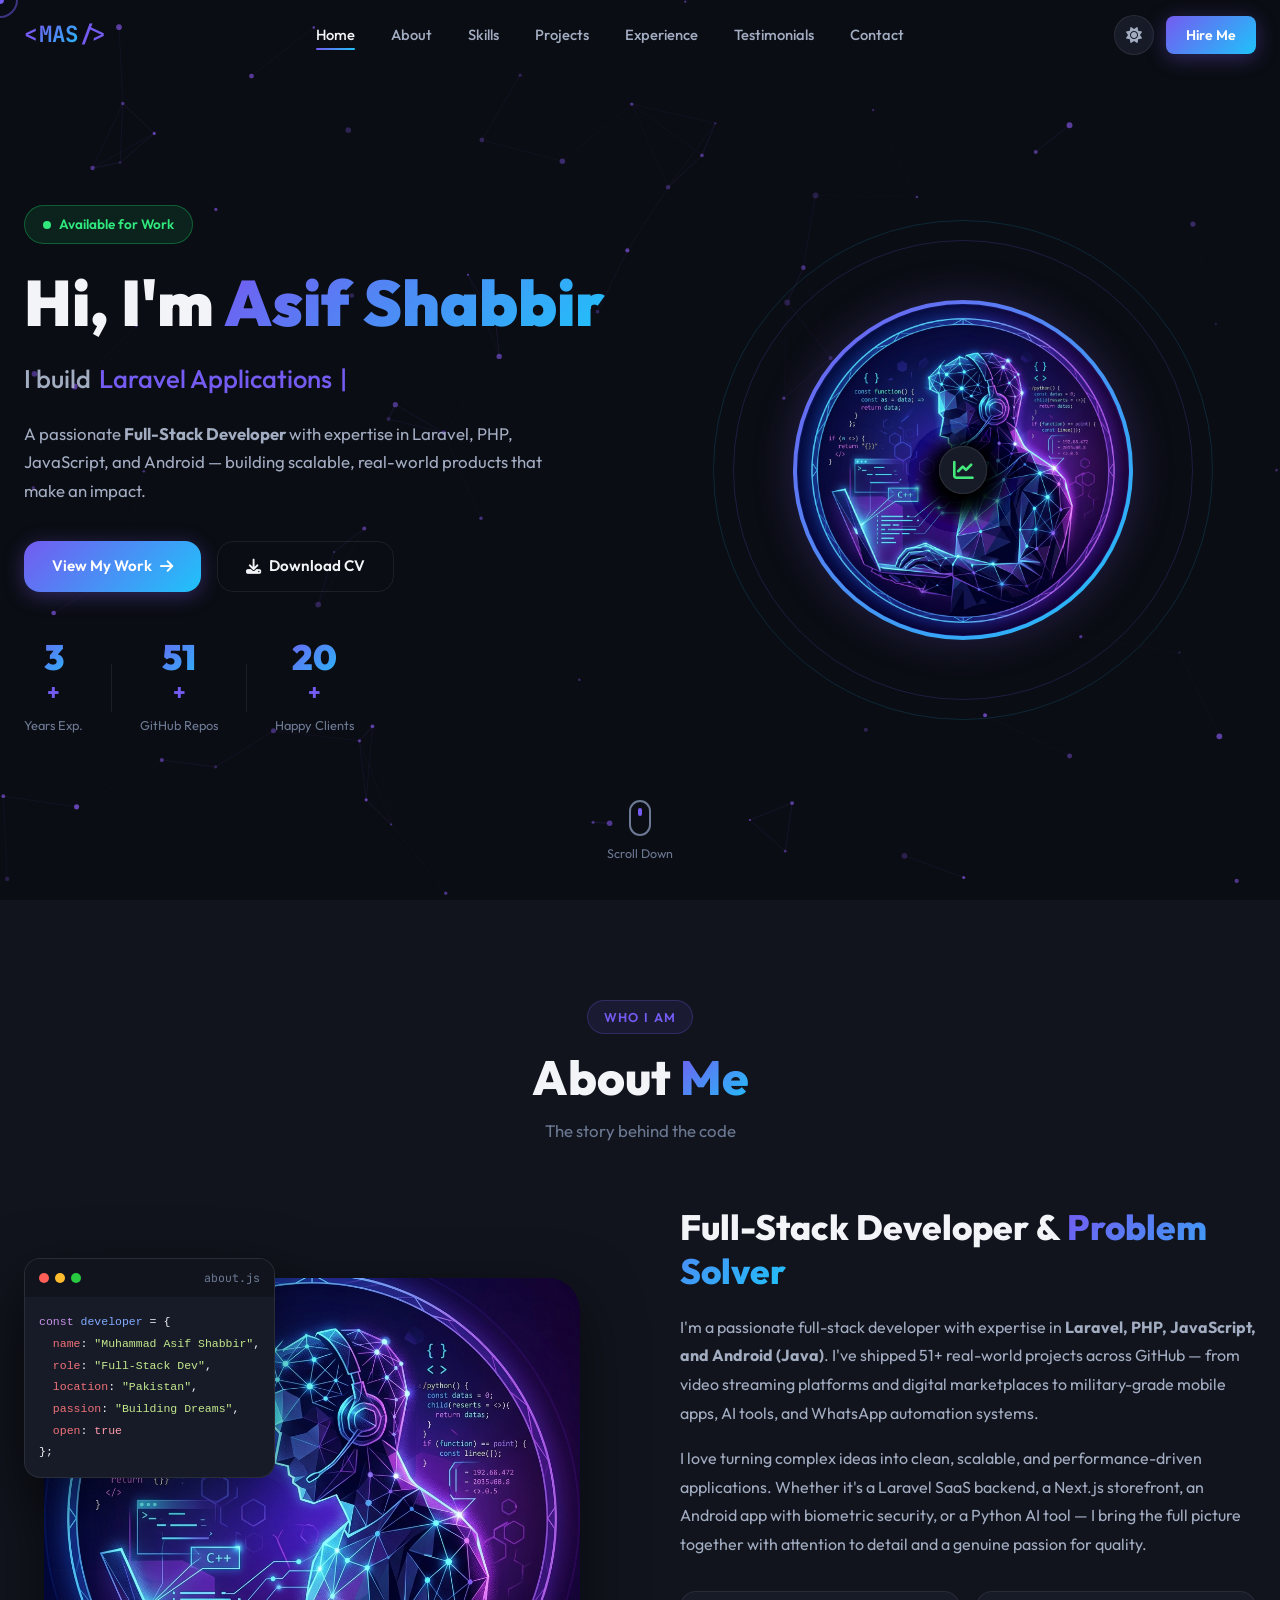
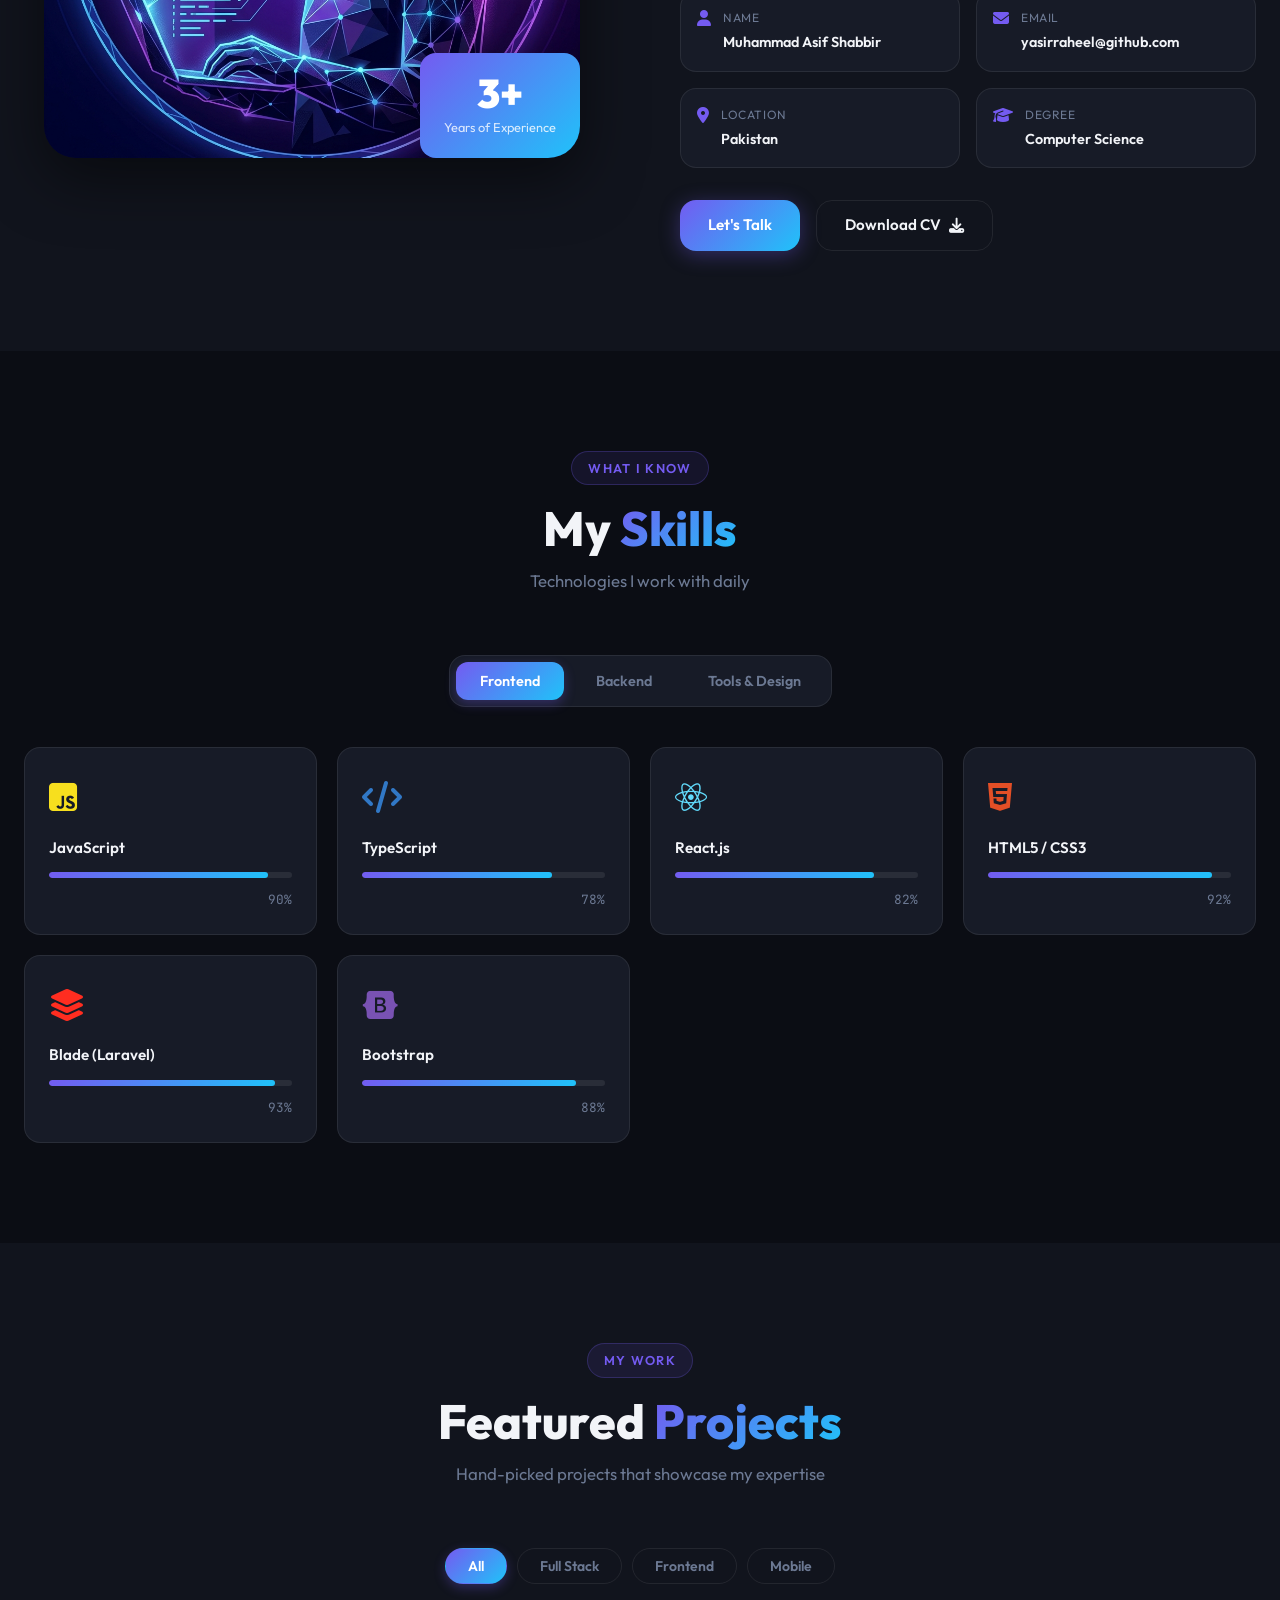
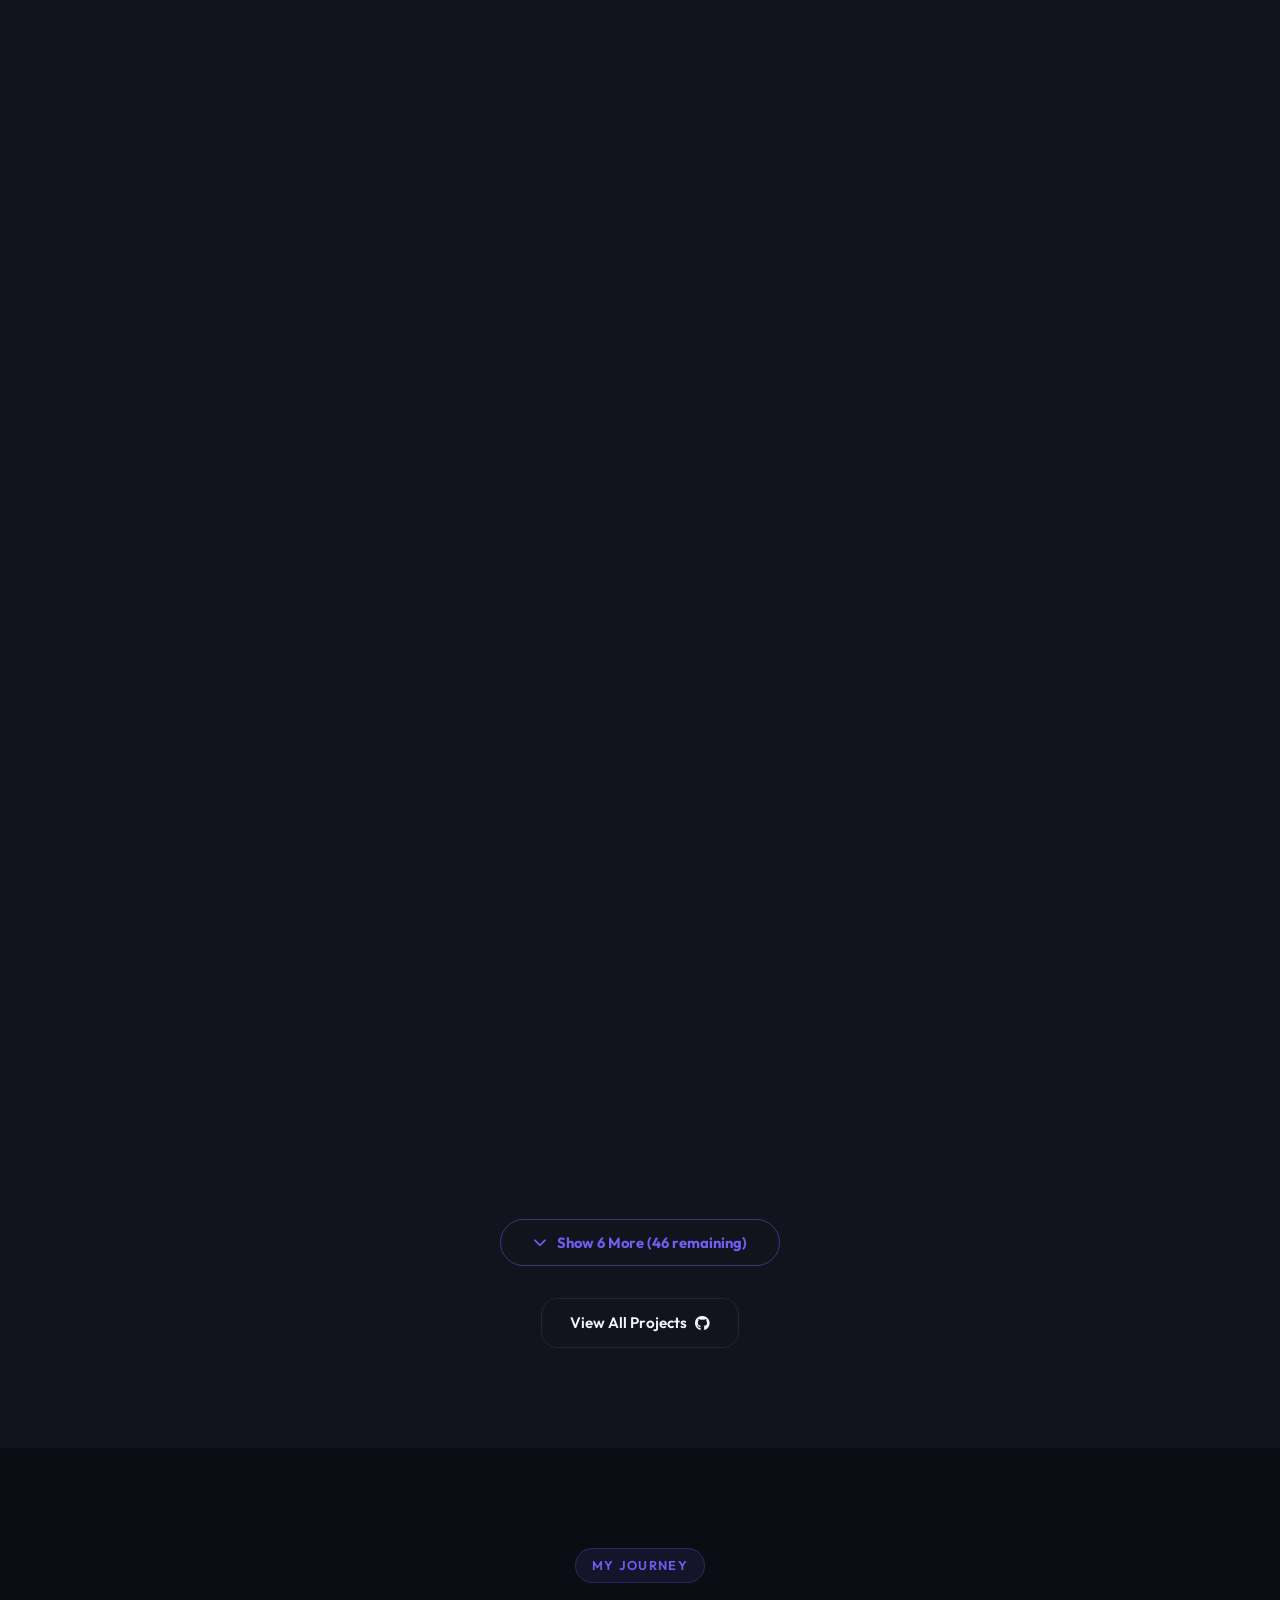
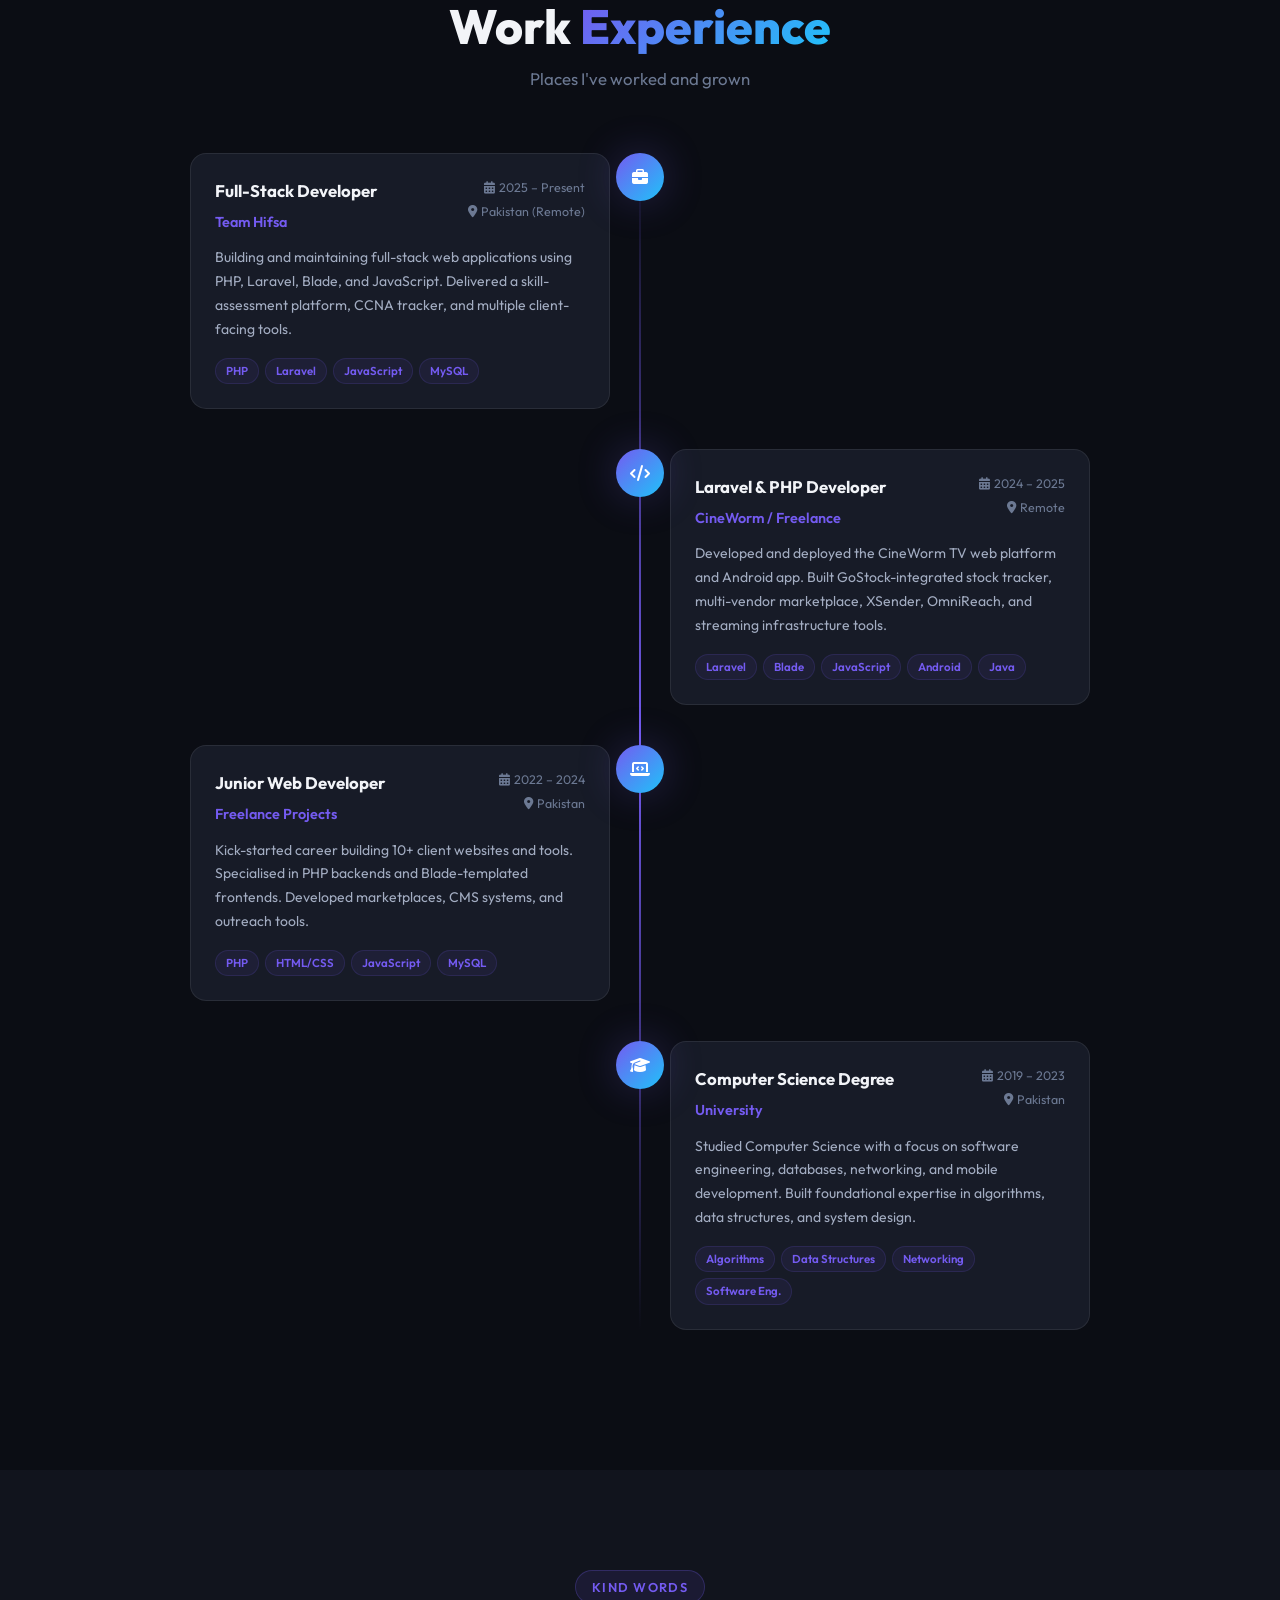
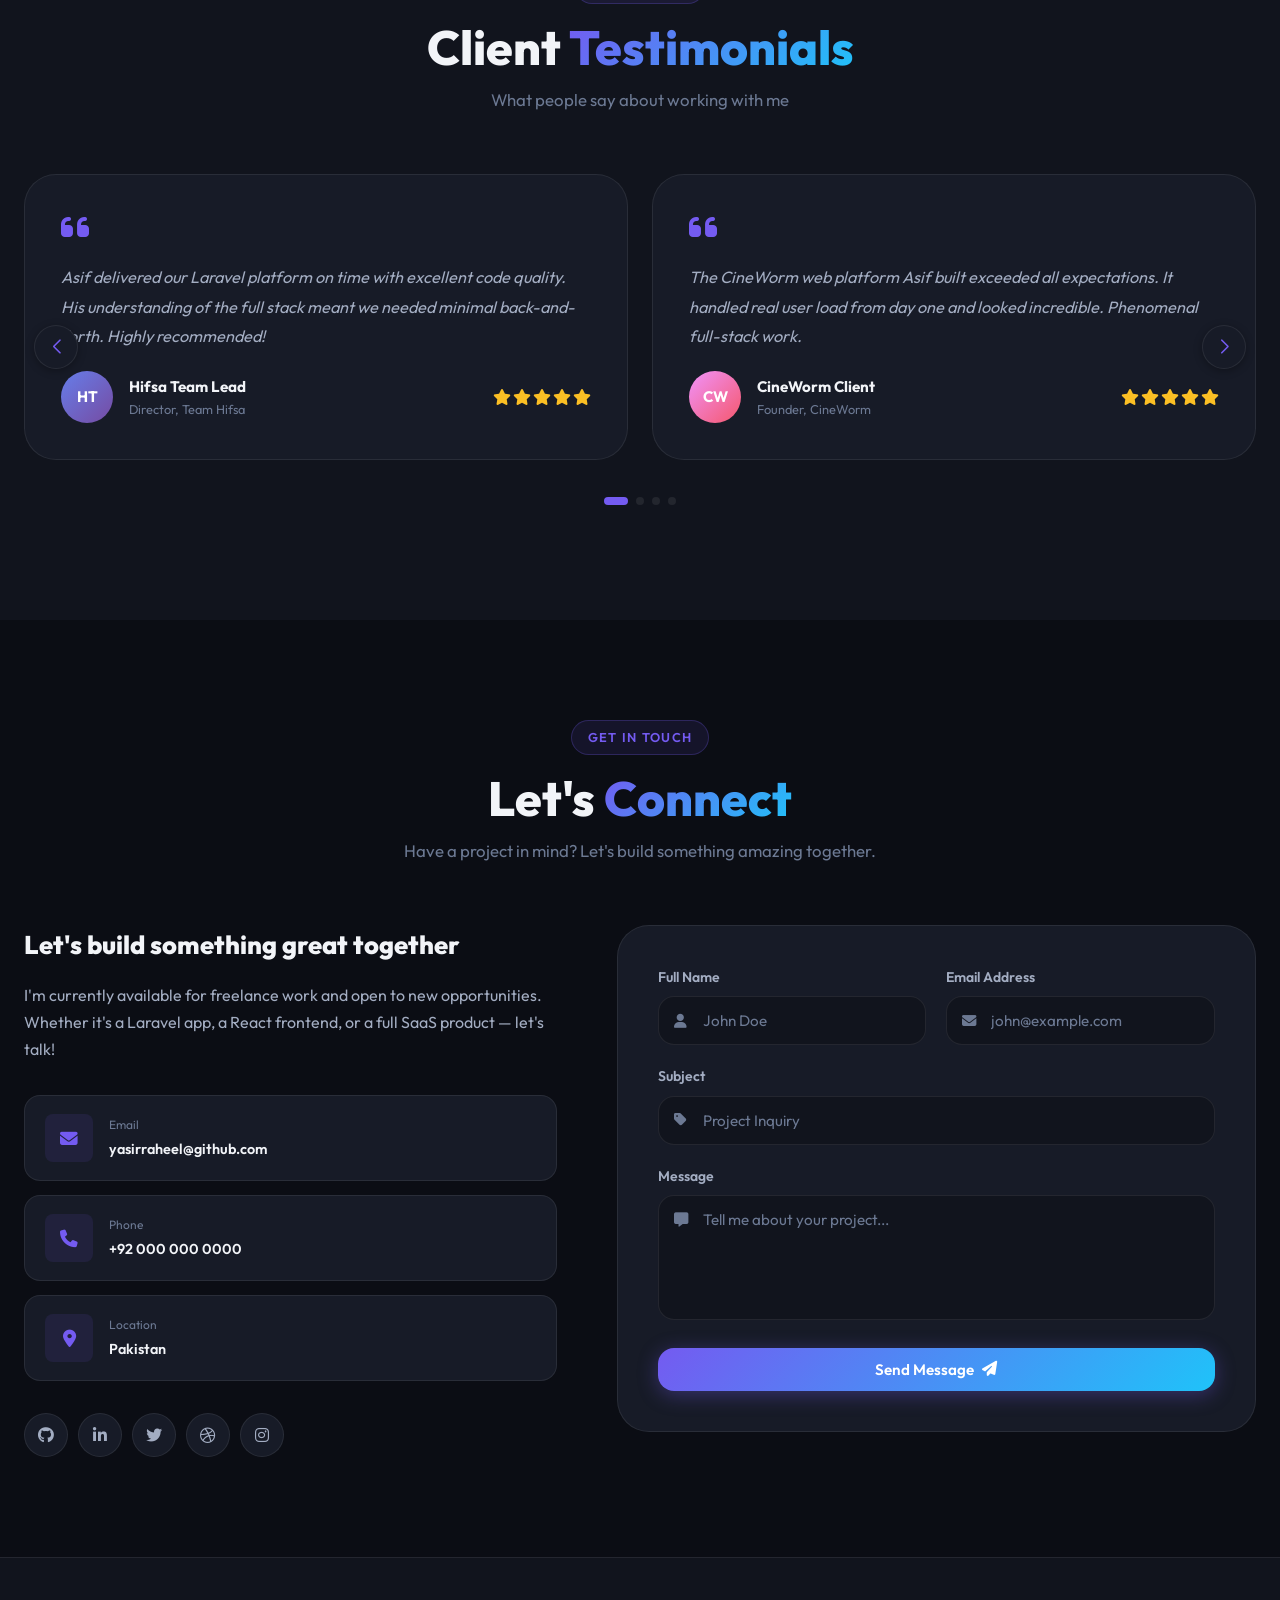
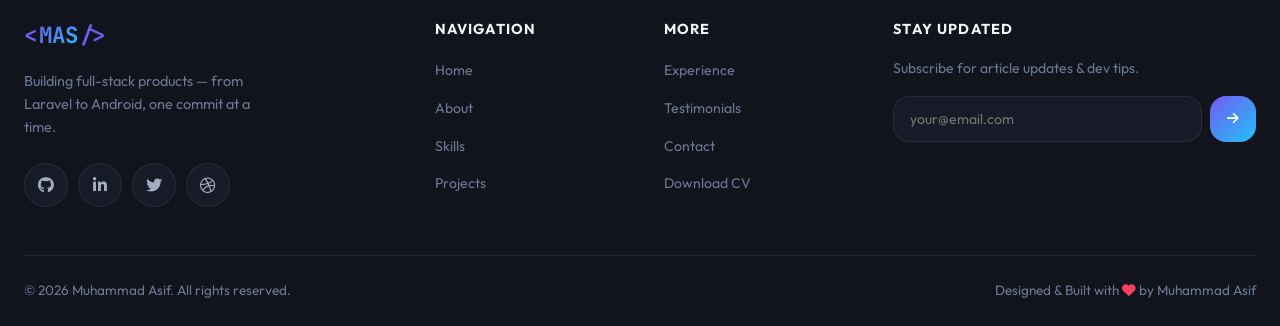
==== commit 6ce089c7: "fix: added ?v=5 cache buster to data.js to forcibly clear stuck CDN/cPanel caches for user" ====
--- a/index.html
+++ b/index.html
@@ -909,9 +909,9 @@
   <!-- Scripts -->
   <script src="https://unpkg.com/aos@2.3.4/dist/aos.js"></script>
   <script src="https://cdn.jsdelivr.net/npm/swiper@11/swiper-bundle.min.js"></script>
-  <!-- CMS Data Layer -->
-  <script src="data.js"></script>
-  <script src="renderer.js"></script>
+  <!-- Core Data & Renderer -->
+  <script src="data.js?v=5"></script>
+  <script src="renderer.js?v=5"></script>
   <script src="script.js"></script>
 </body>
 </html>
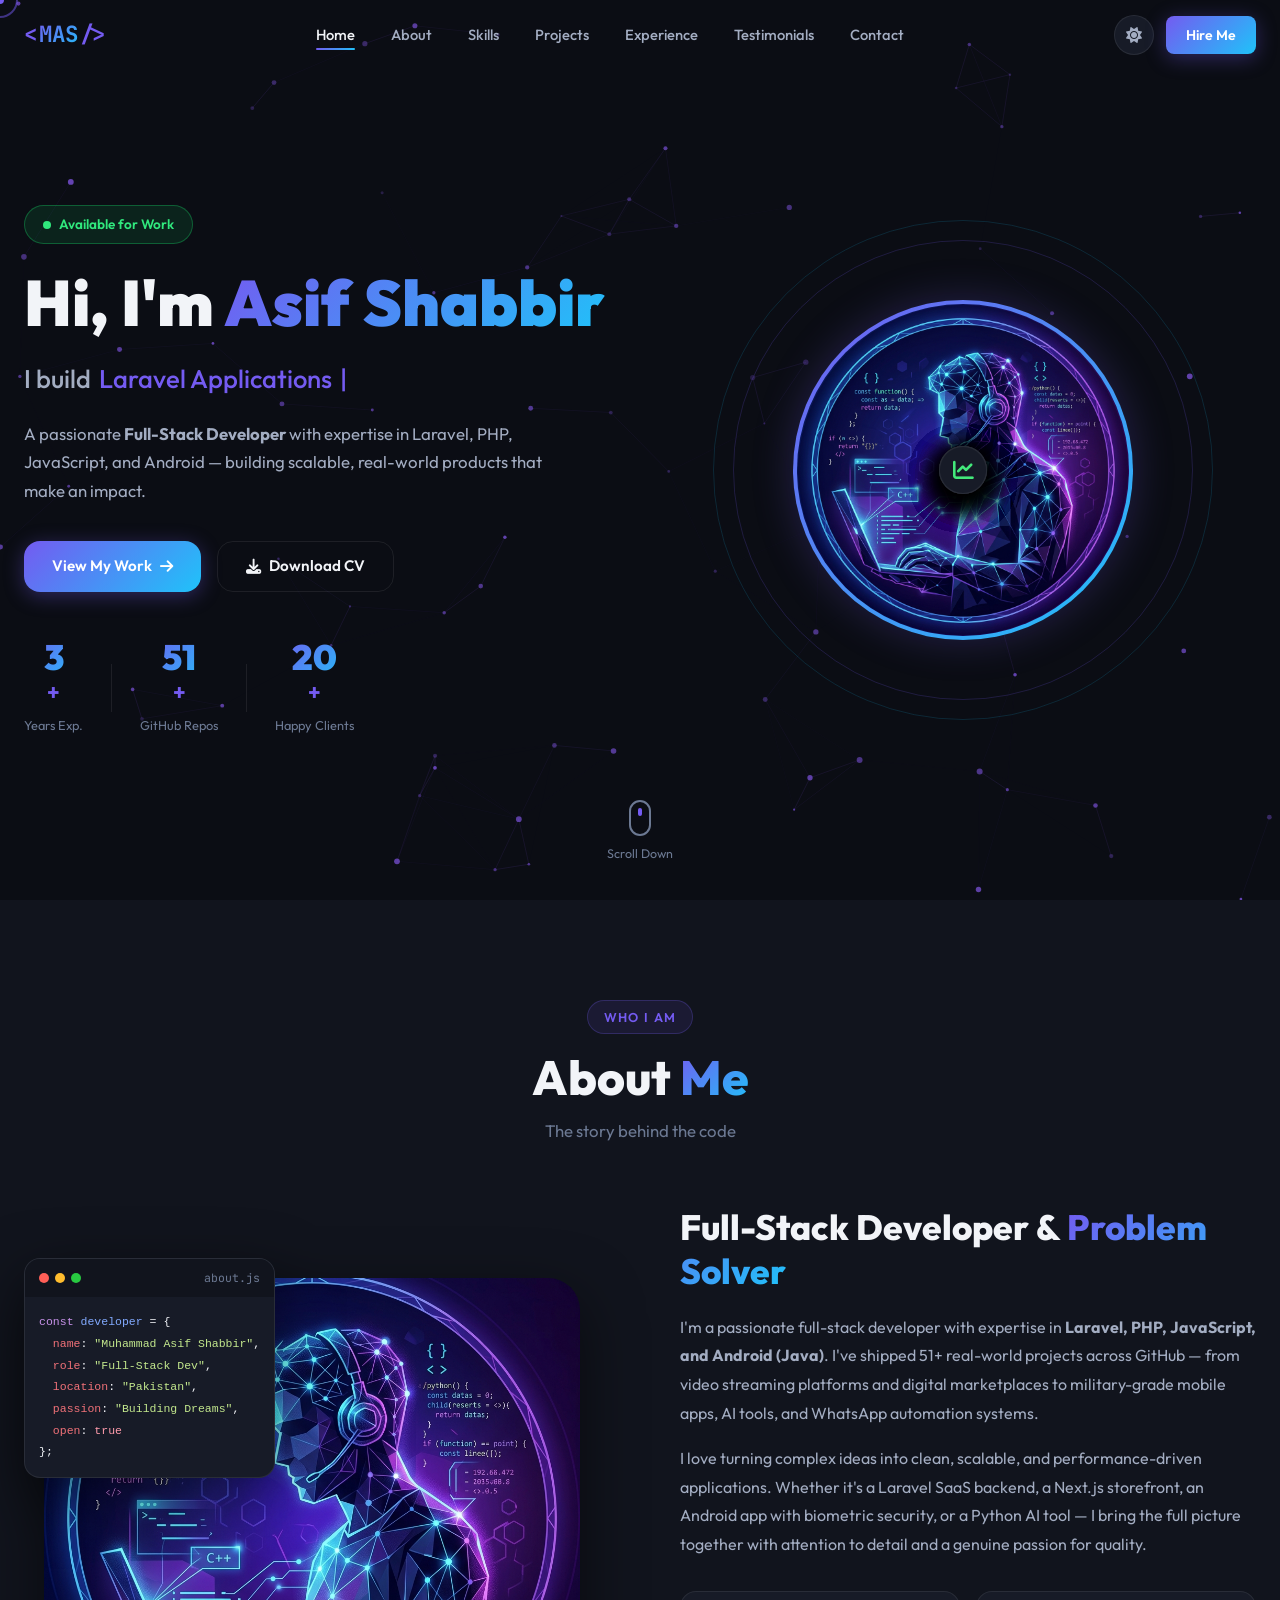
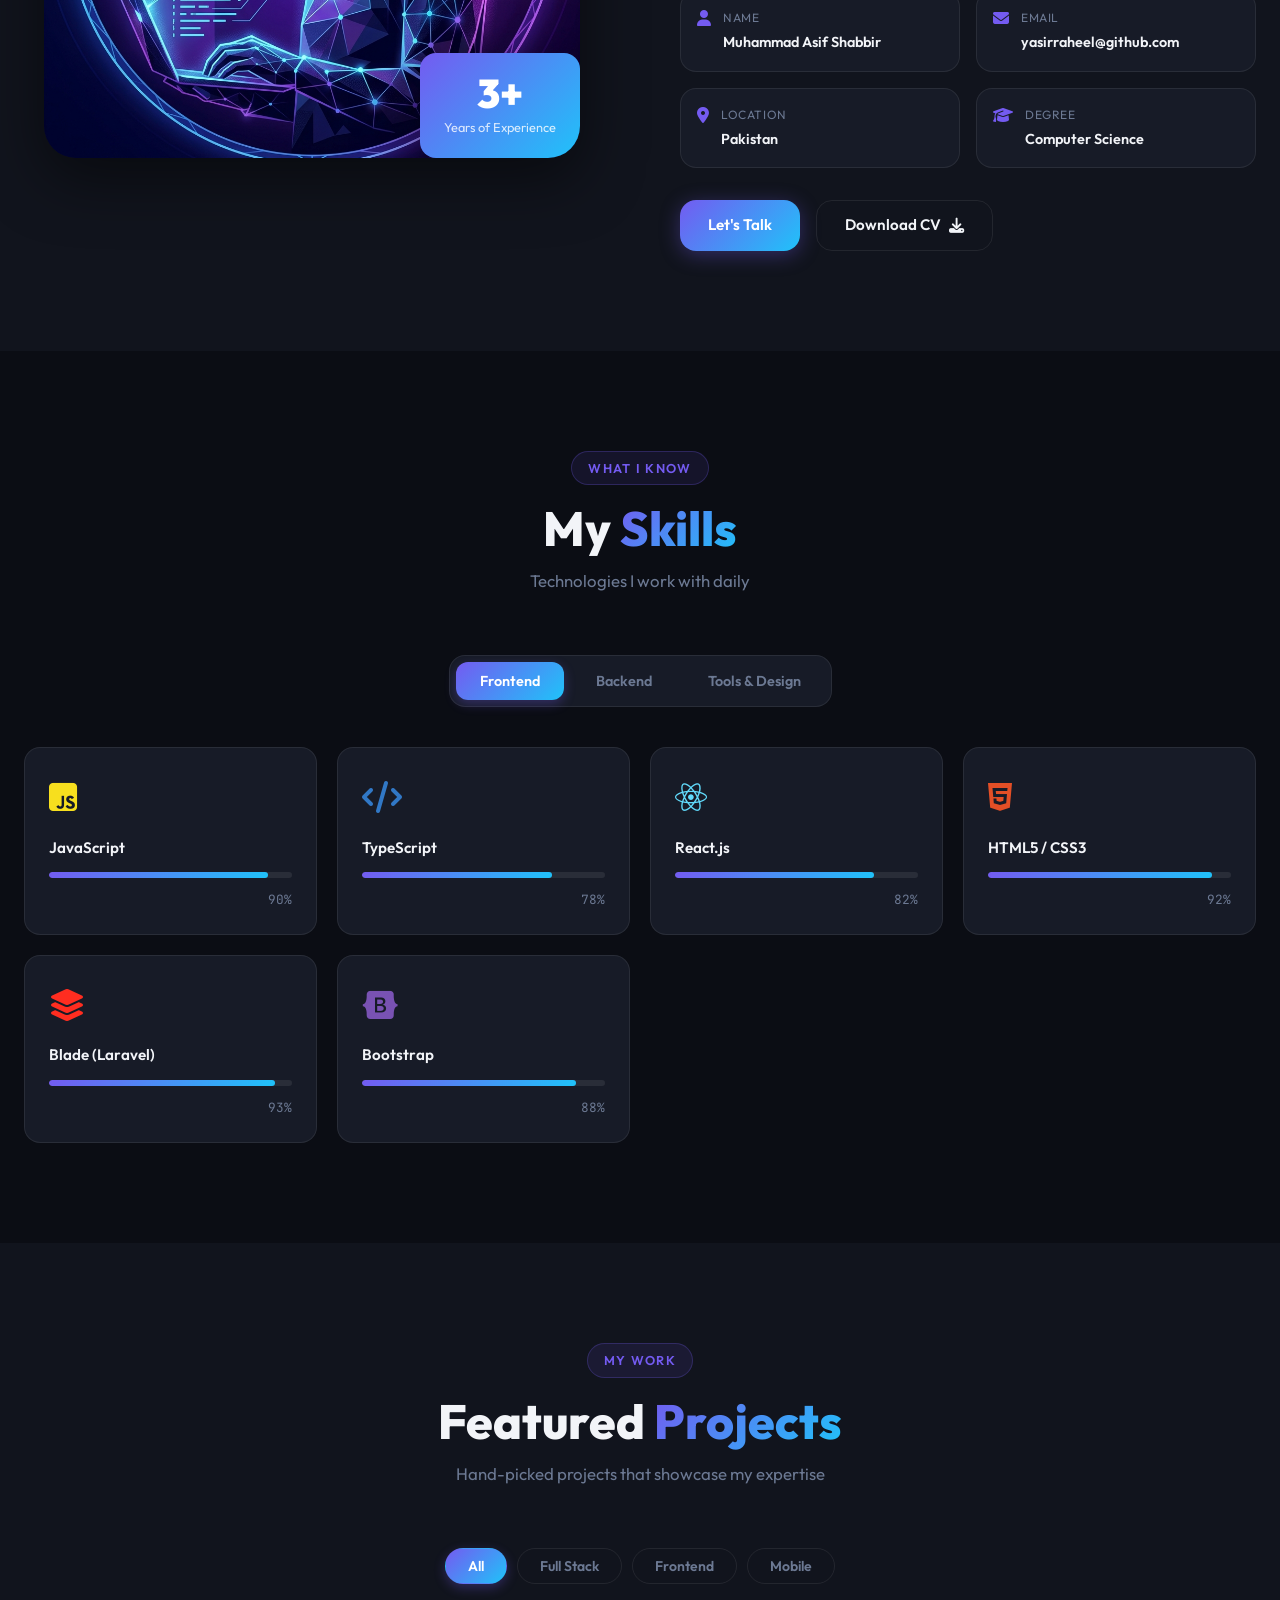
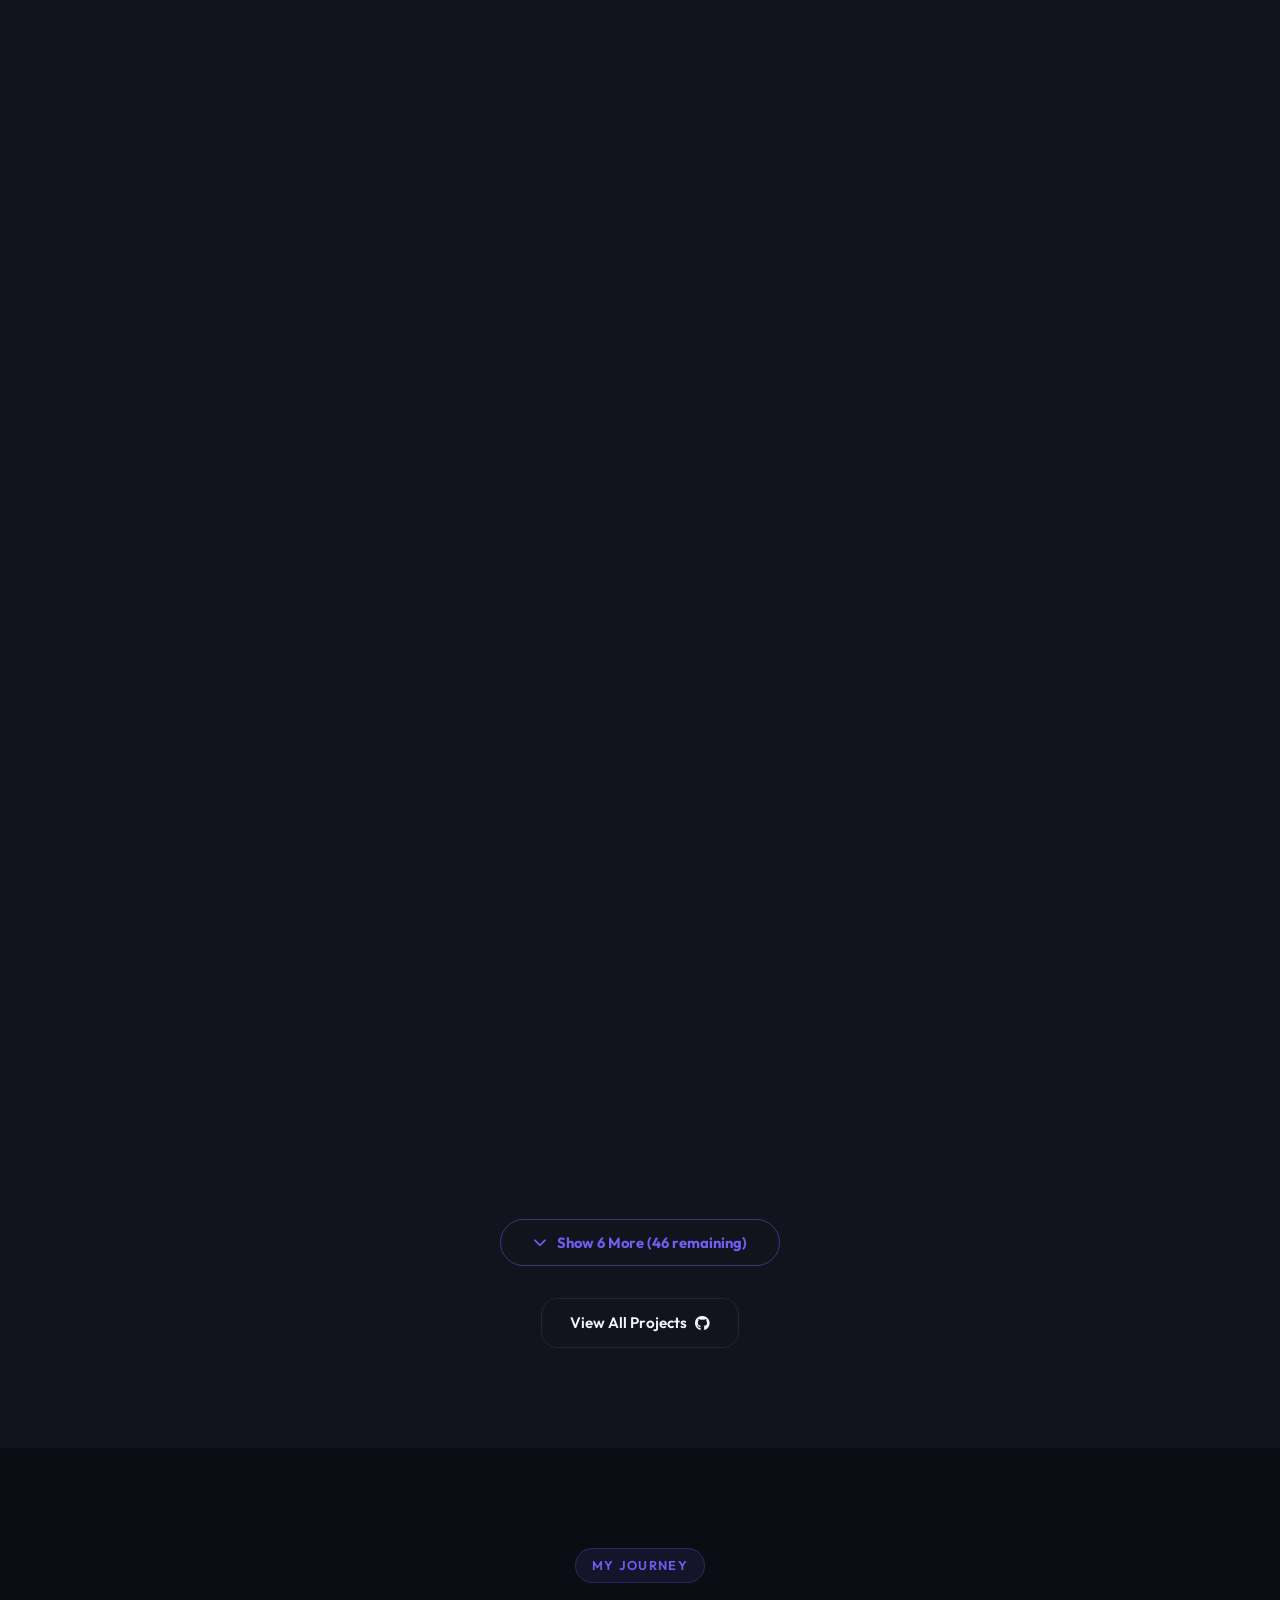
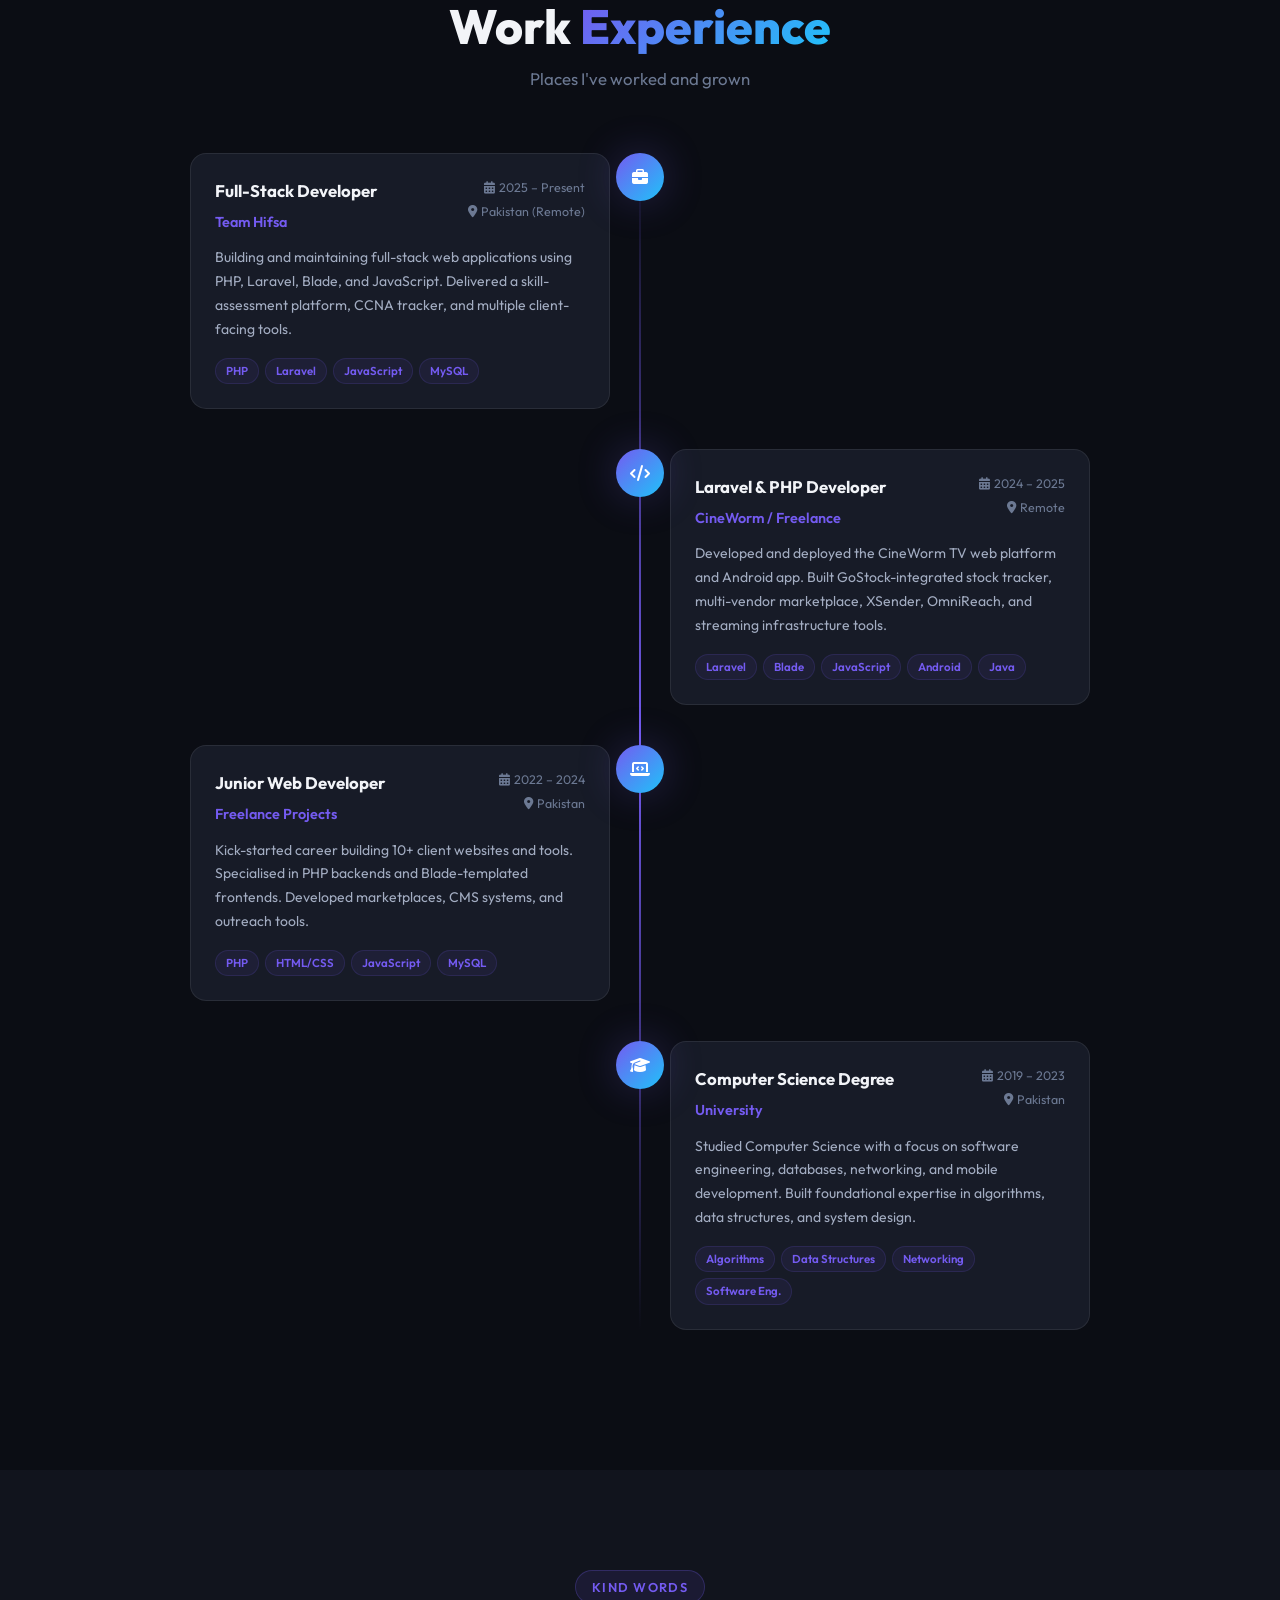
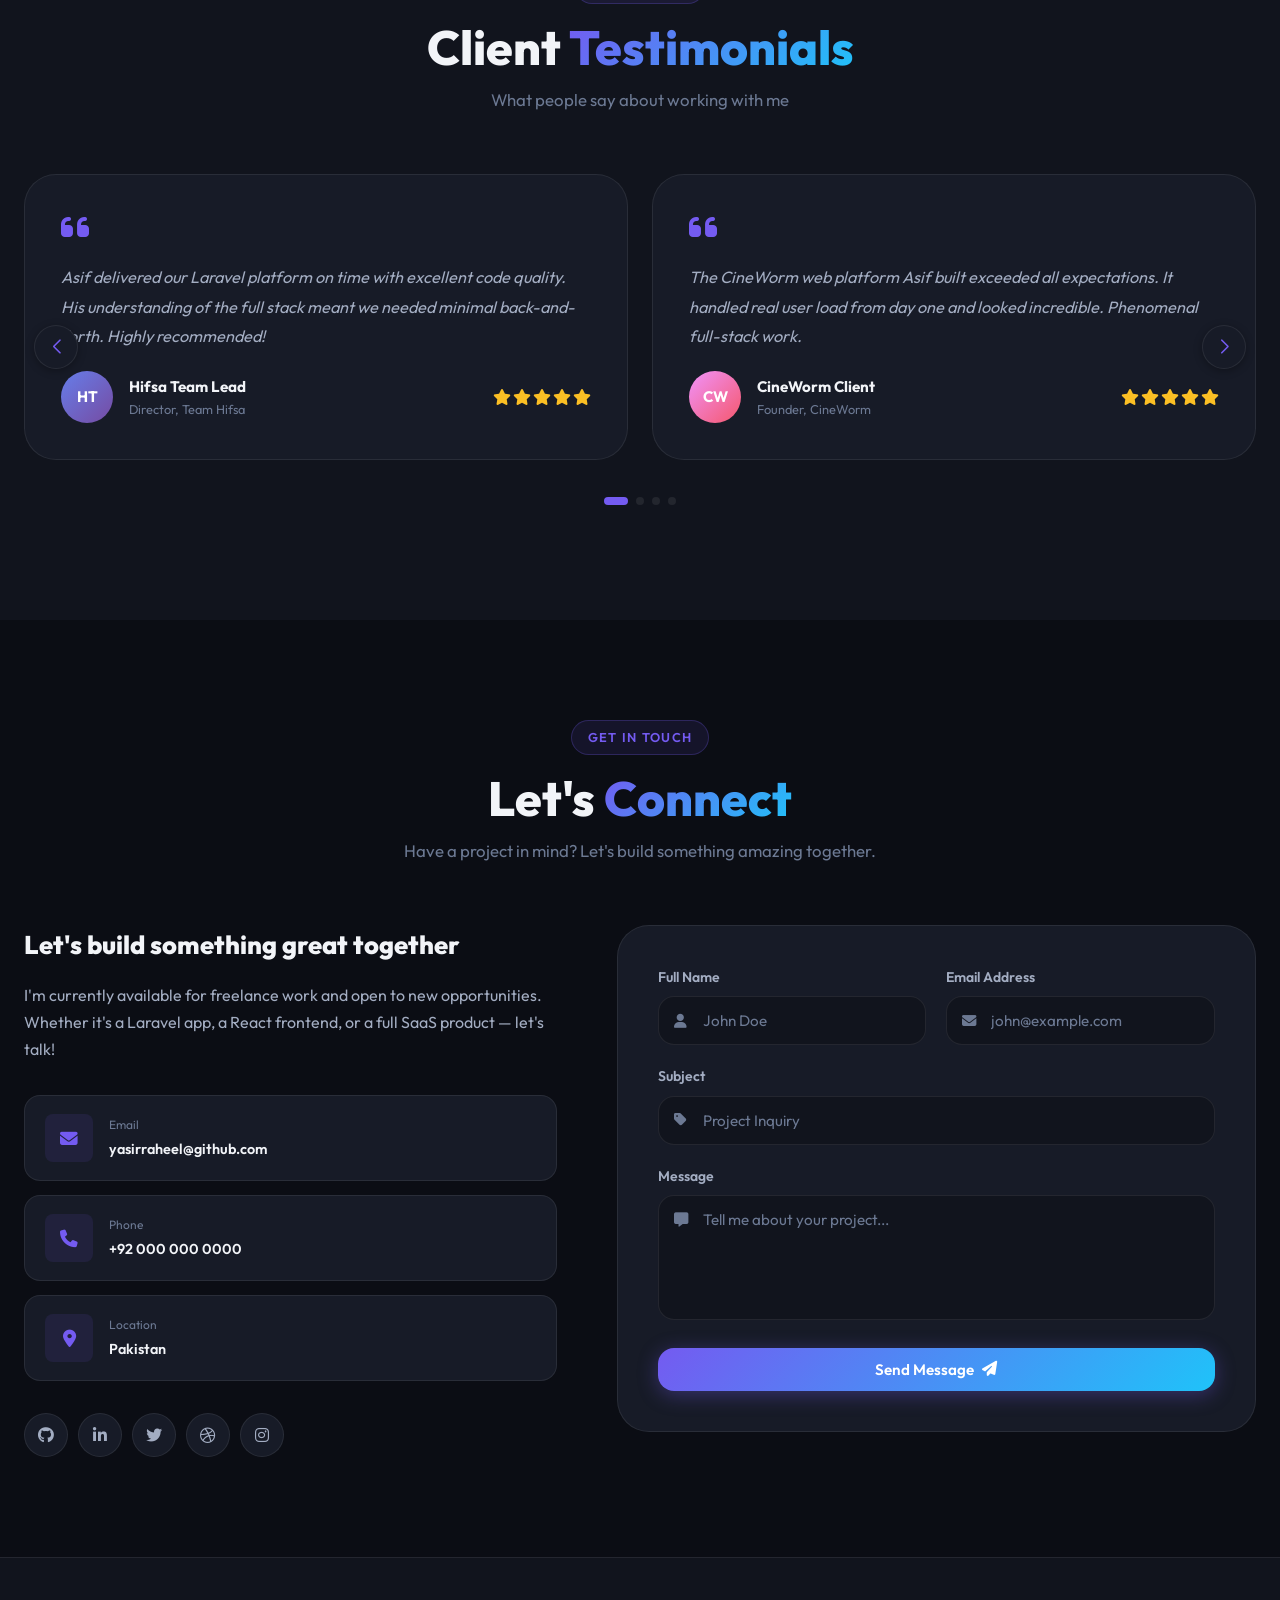
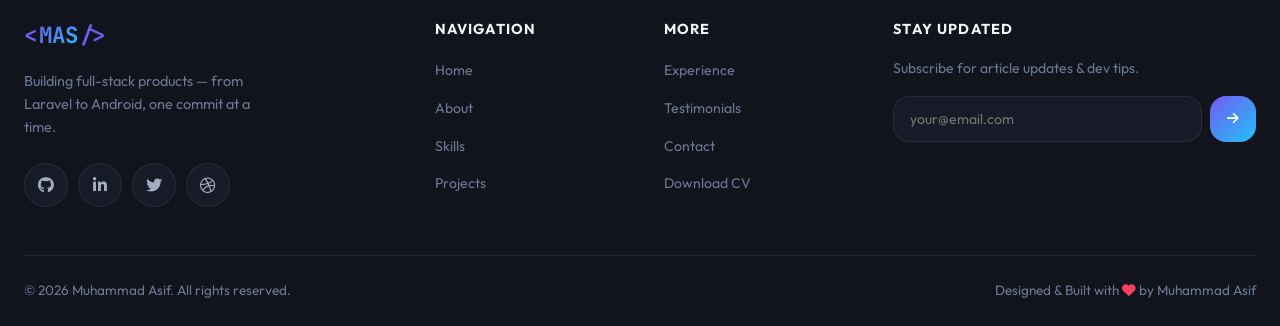
==== commit 4ae593e1: "fix: updated basic SEO tags with provided URL, pushed full dynamic JS url parsing for all OG/meta ta" ====
--- a/index.html
+++ b/index.html
@@ -7,21 +7,21 @@
   <meta name="description" content="Professional portfolio of Muhammad Asif Shabbir — Full-Stack Developer specializing in Laravel, PHP, JavaScript, React & Android development." />
   <meta name="keywords" content="Muhammad Asif, Full-Stack Developer, Laravel, PHP, JavaScript, React, Android Developer, Backend, Portfolio" />
   <meta name="author" content="Muhammad Asif Shabbir" />
-  <link rel="canonical" href="https://yasirraheel.github.io/foliofy/" />
+  <link rel="canonical" href="https://foliofy.me/" />
 
   <!-- Open Graph / Facebook -->
   <meta property="og:type" content="website" />
-  <meta property="og:url" content="https://yasirraheel.github.io/foliofy/" />
+  <meta property="og:url" content="https://foliofy.me/" />
   <meta property="og:title" content="Muhammad Asif Shabbir | Full-Stack Developer & Designer" />
   <meta property="og:description" content="A passionate Full-Stack Developer with expertise in Laravel, PHP, JavaScript, and Android — building scalable, real-world products that make an impact." />
-  <meta property="og:image" content="https://yasirraheel.github.io/foliofy/profile.png" />
+  <meta property="og:image" content="https://foliofy.me/profile.png" />
 
   <!-- Twitter -->
   <meta property="twitter:card" content="summary_large_image" />
-  <meta property="twitter:url" content="https://yasirraheel.github.io/foliofy/" />
+  <meta property="twitter:url" content="https://foliofy.me/" />
   <meta property="twitter:title" content="Muhammad Asif Shabbir | Full-Stack Developer & Designer" />
   <meta property="twitter:description" content="A passionate Full-Stack Developer with expertise in Laravel, PHP, JavaScript, and Android — building scalable, real-world products that make an impact." />
-  <meta property="twitter:image" content="https://yasirraheel.github.io/foliofy/profile.png" />
+  <meta property="twitter:image" content="https://foliofy.me/profile.png" />
   <!-- Google Fonts -->
   <link rel="preconnect" href="https://fonts.googleapis.com" />
   <link rel="preconnect" href="https://fonts.gstatic.com" crossorigin />
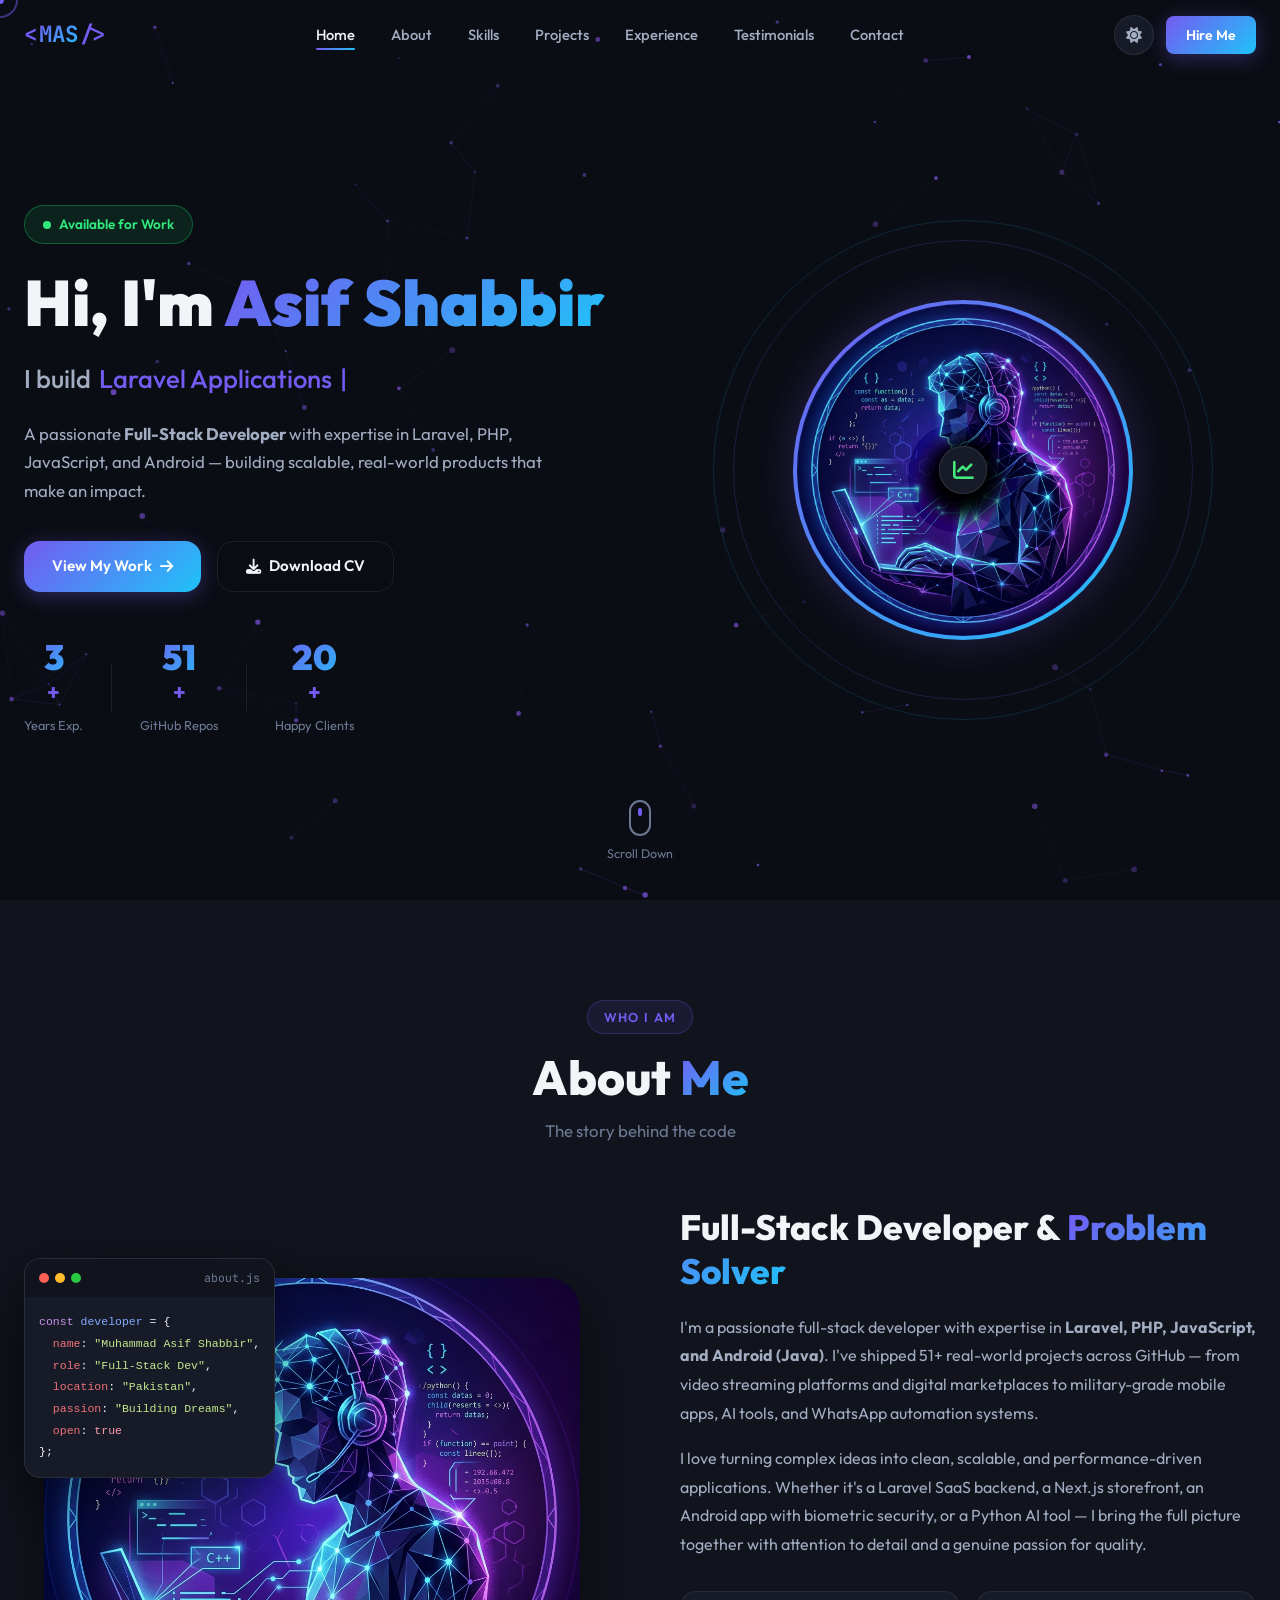
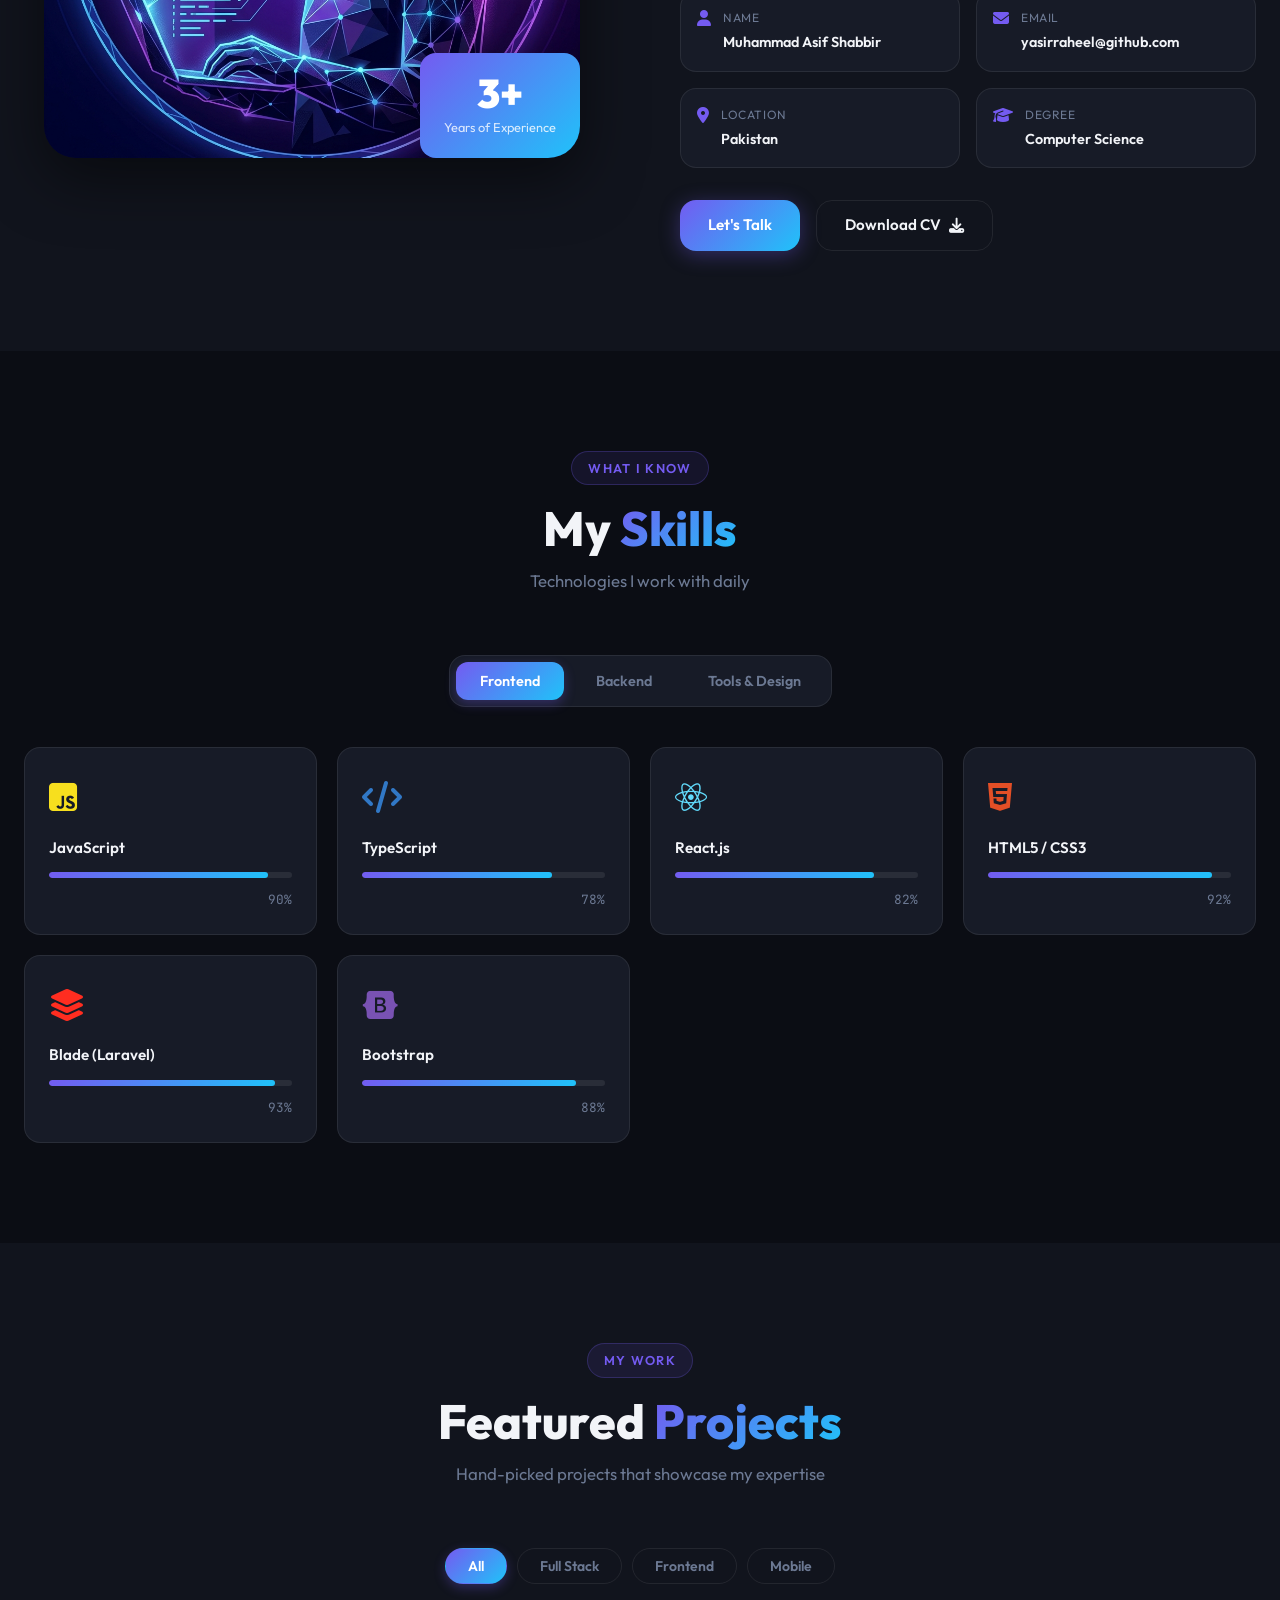
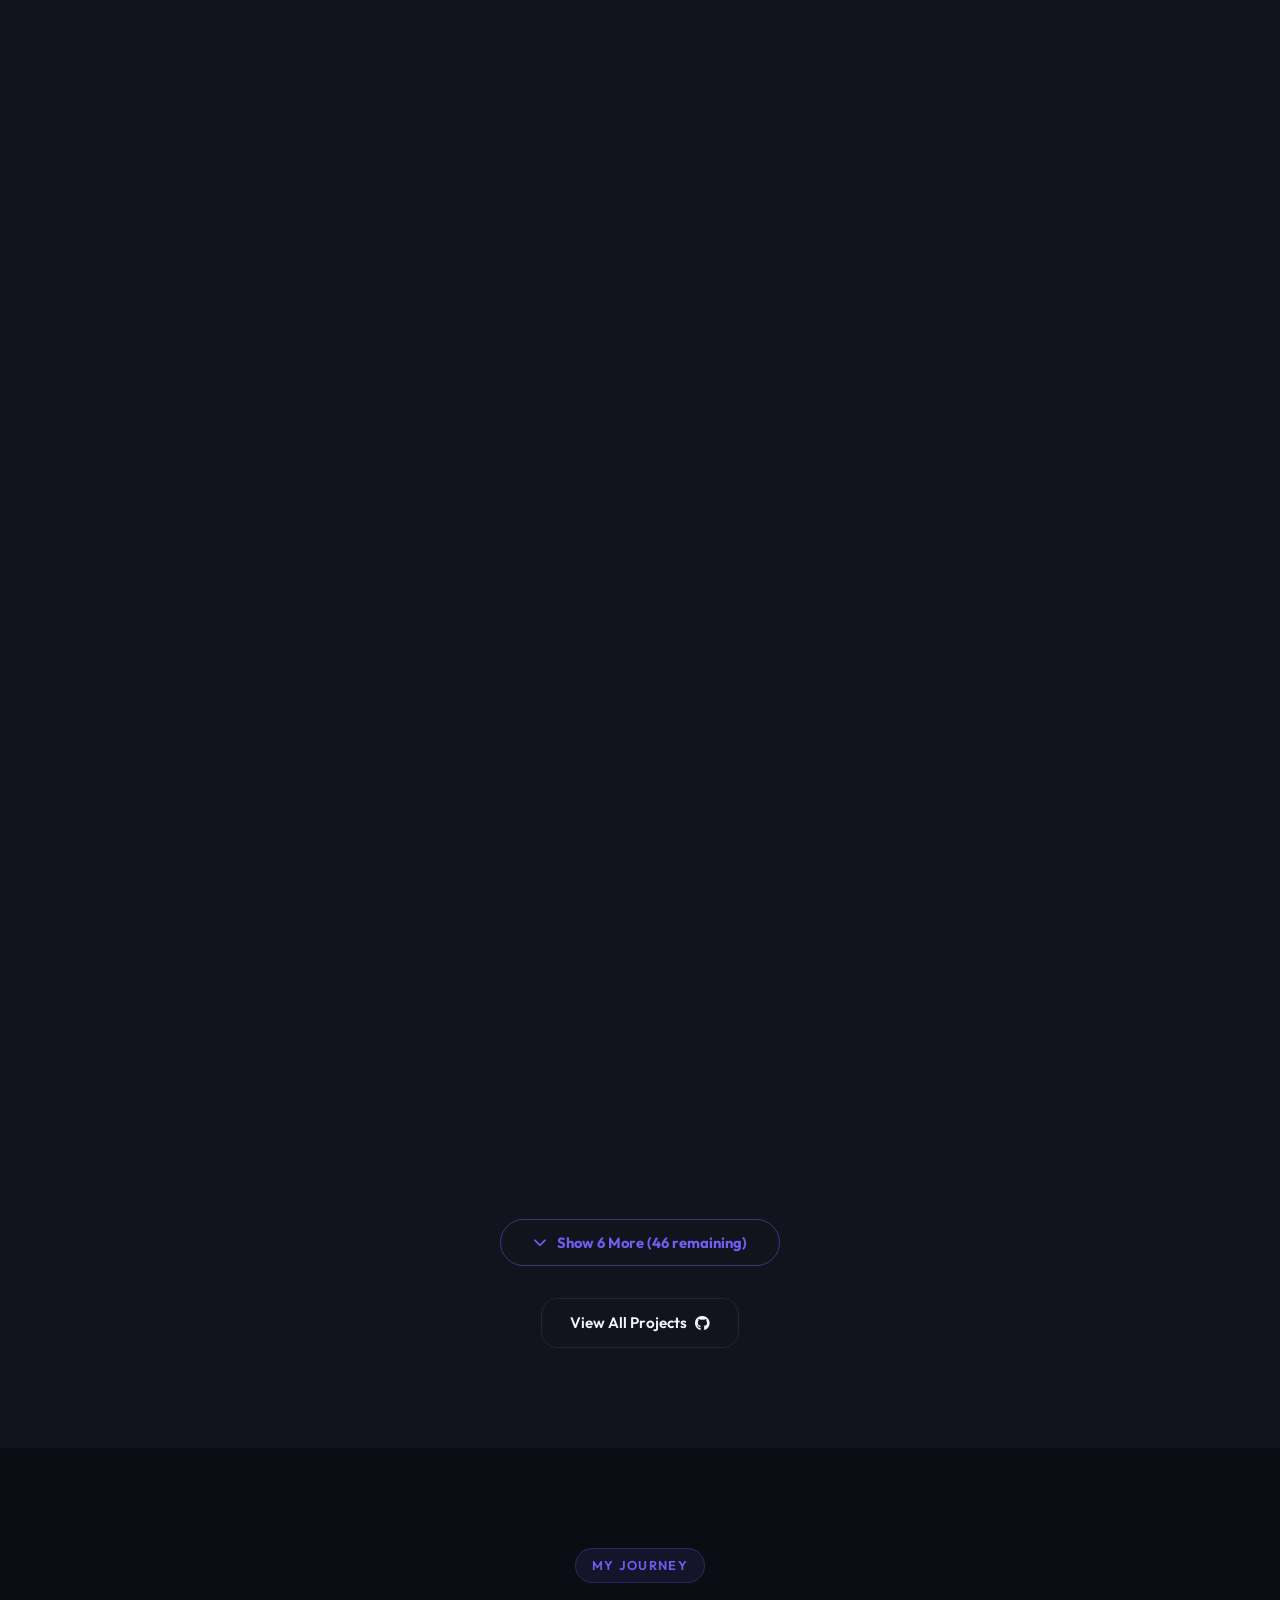
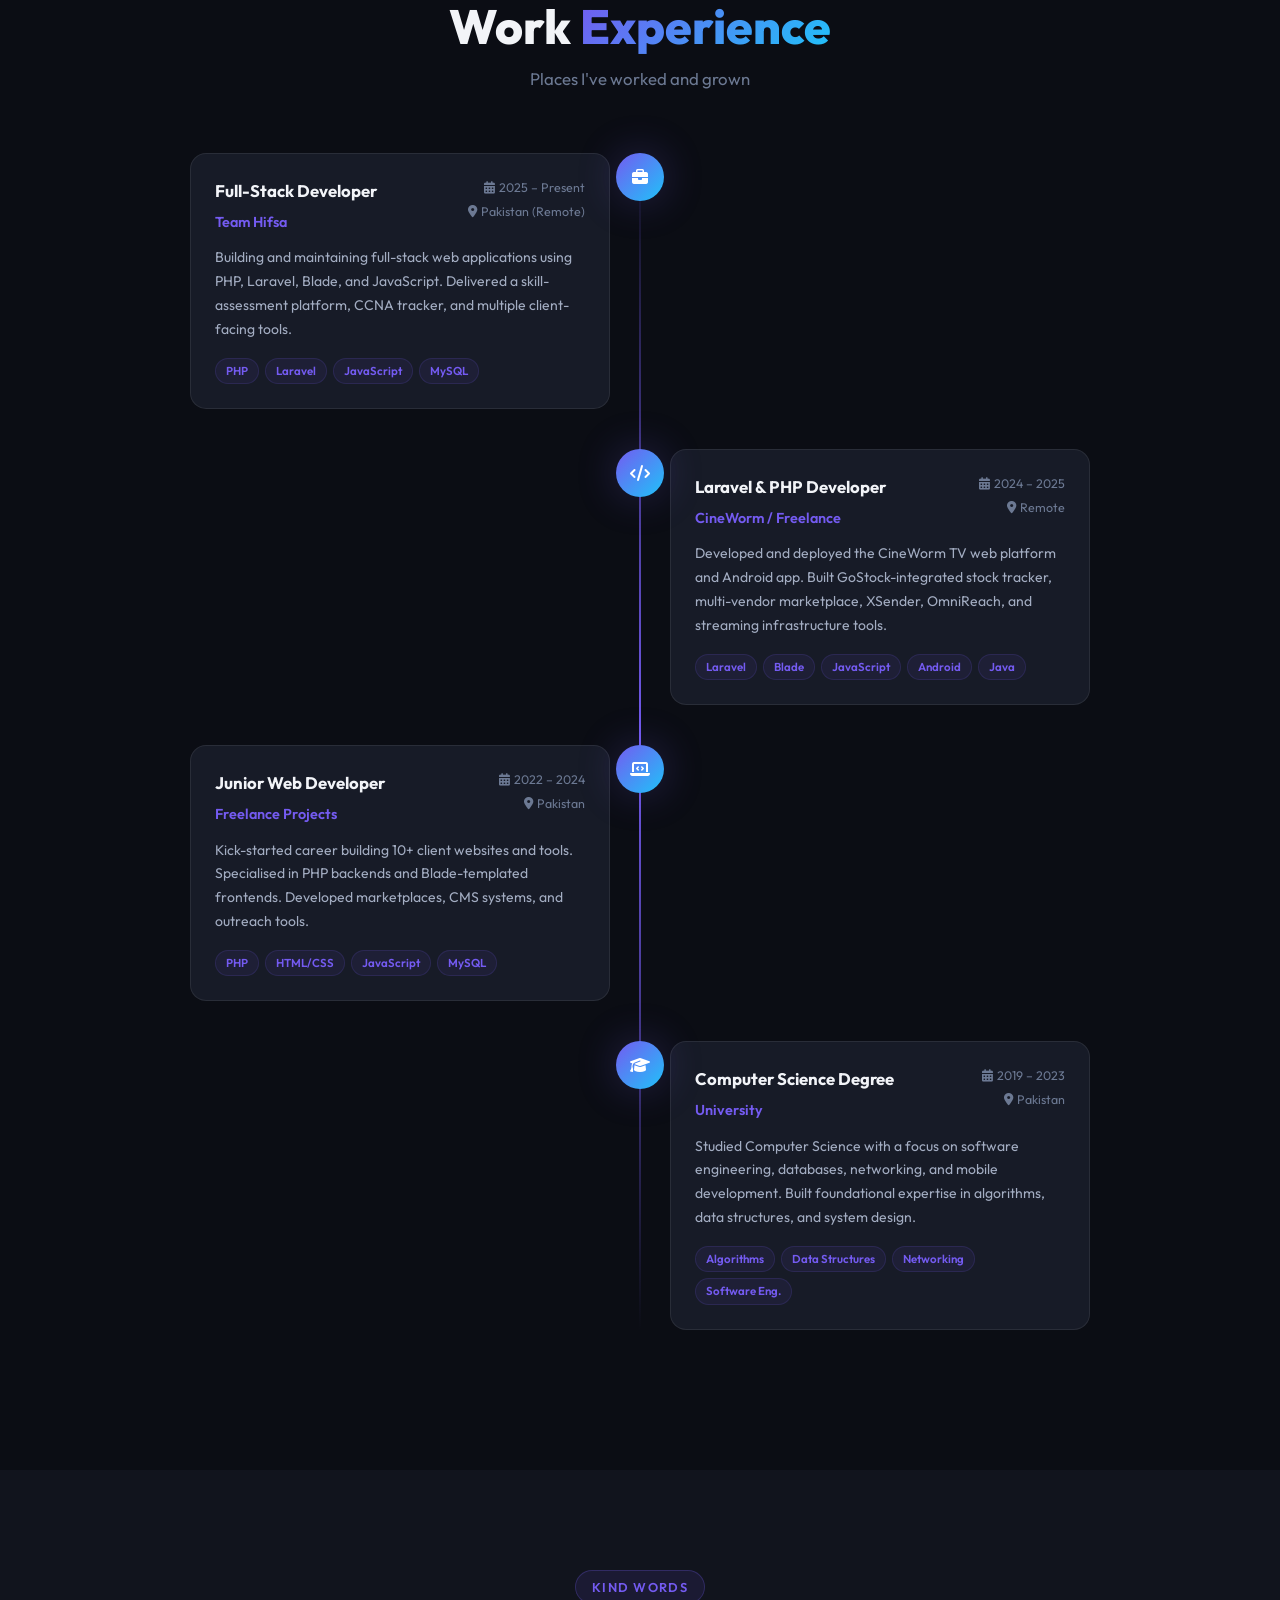
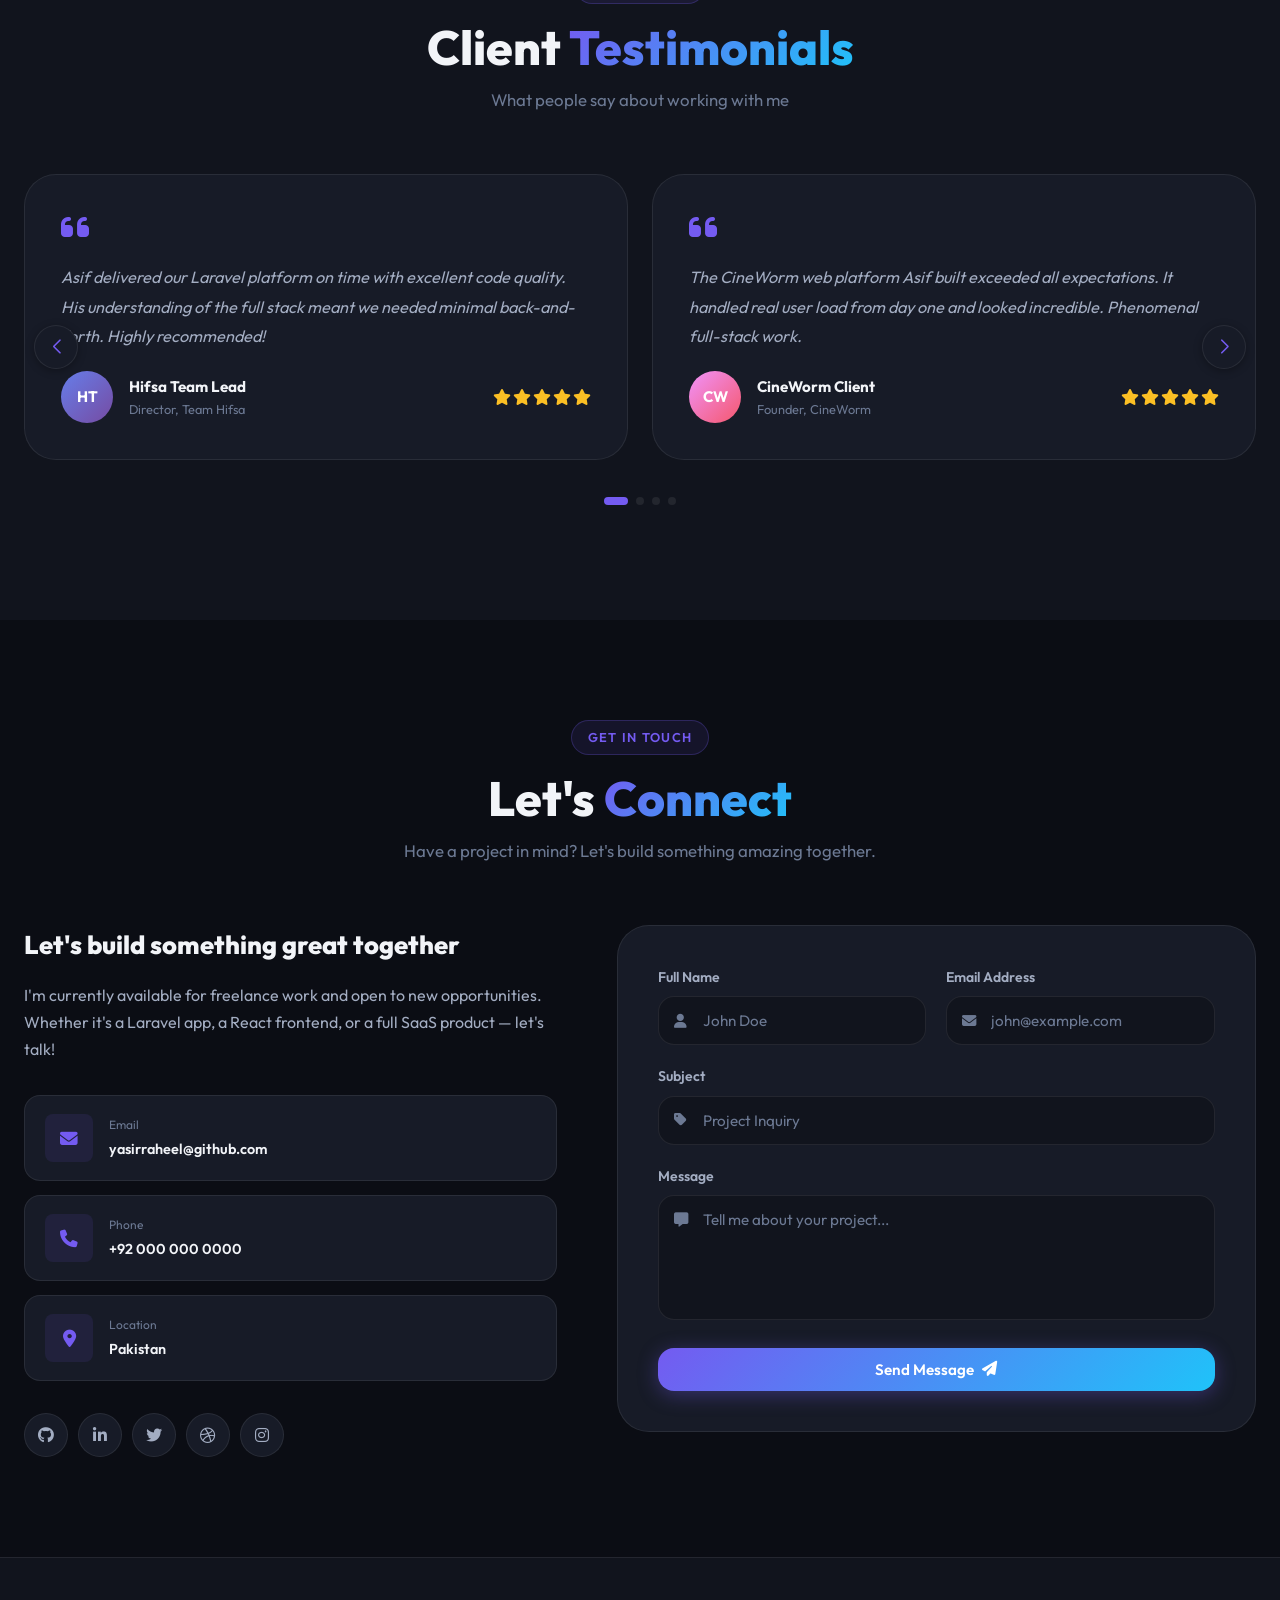
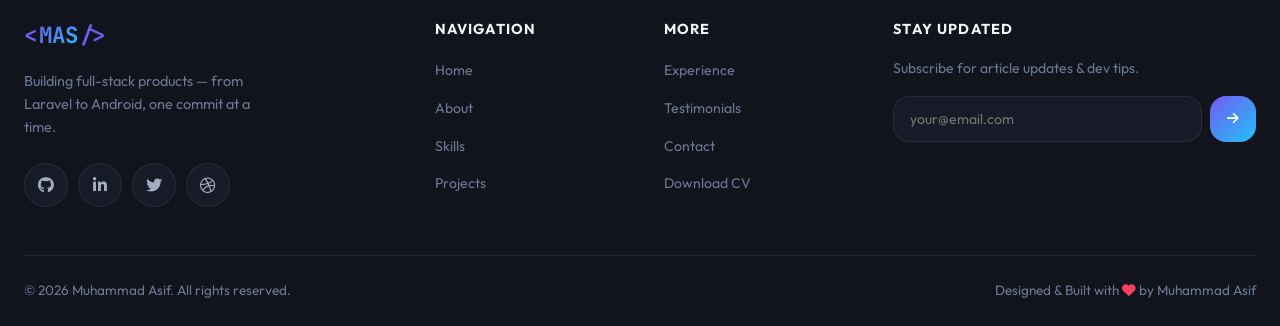
==== commit 32ec8b48: "fix: added ?v=2 query param to profile.png logic to bust aggressive OP cache on social platforms" ====
--- a/index.html
+++ b/index.html
@@ -14,14 +14,14 @@
   <meta property="og:url" content="https://foliofy.me/" />
   <meta property="og:title" content="Muhammad Asif Shabbir | Full-Stack Developer & Designer" />
   <meta property="og:description" content="A passionate Full-Stack Developer with expertise in Laravel, PHP, JavaScript, and Android — building scalable, real-world products that make an impact." />
-  <meta property="og:image" content="https://foliofy.me/profile.png" />
+  <meta property="og:image" content="https://foliofy.me/profile.png?v=2" />
 
   <!-- Twitter -->
   <meta property="twitter:card" content="summary_large_image" />
   <meta property="twitter:url" content="https://foliofy.me/" />
   <meta property="twitter:title" content="Muhammad Asif Shabbir | Full-Stack Developer & Designer" />
   <meta property="twitter:description" content="A passionate Full-Stack Developer with expertise in Laravel, PHP, JavaScript, and Android — building scalable, real-world products that make an impact." />
-  <meta property="twitter:image" content="https://foliofy.me/profile.png" />
+  <meta property="twitter:image" content="https://foliofy.me/profile.png?v=2" />
   <!-- Google Fonts -->
   <link rel="preconnect" href="https://fonts.googleapis.com" />
   <link rel="preconnect" href="https://fonts.gstatic.com" crossorigin />
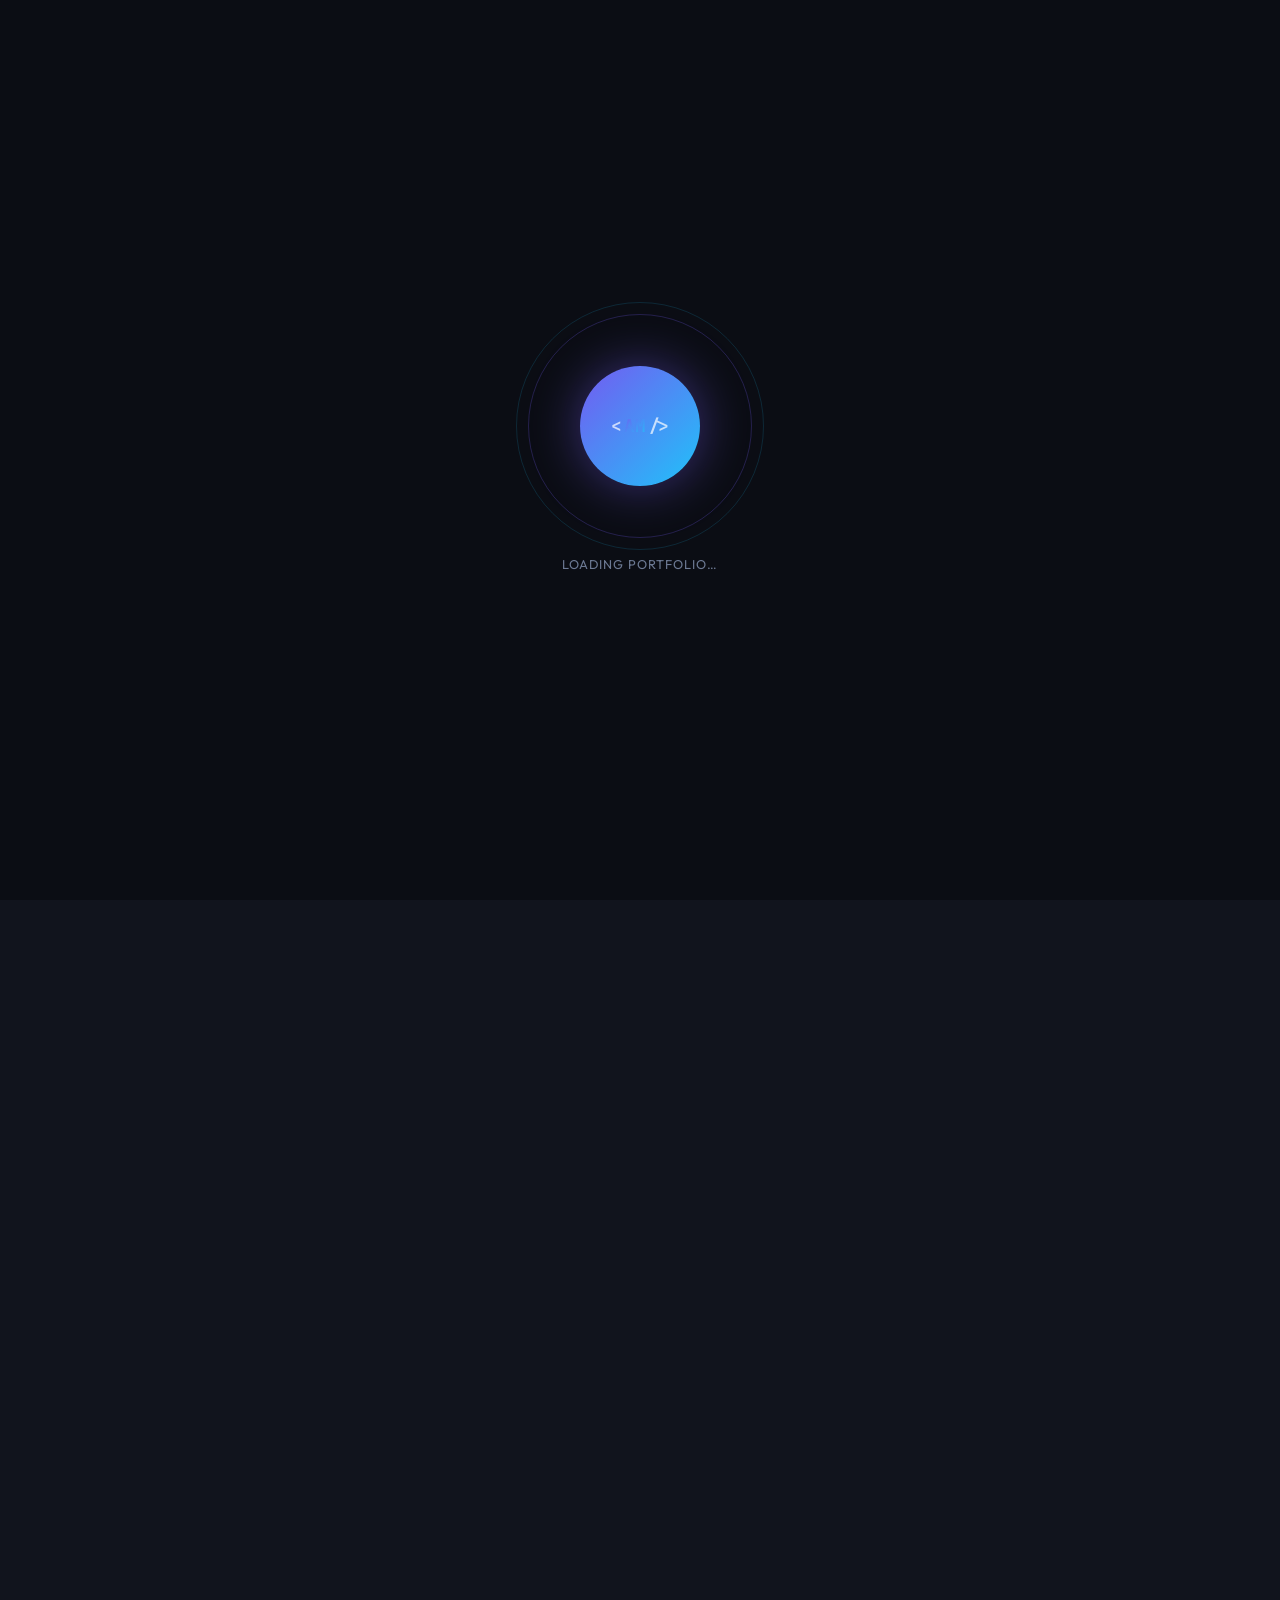
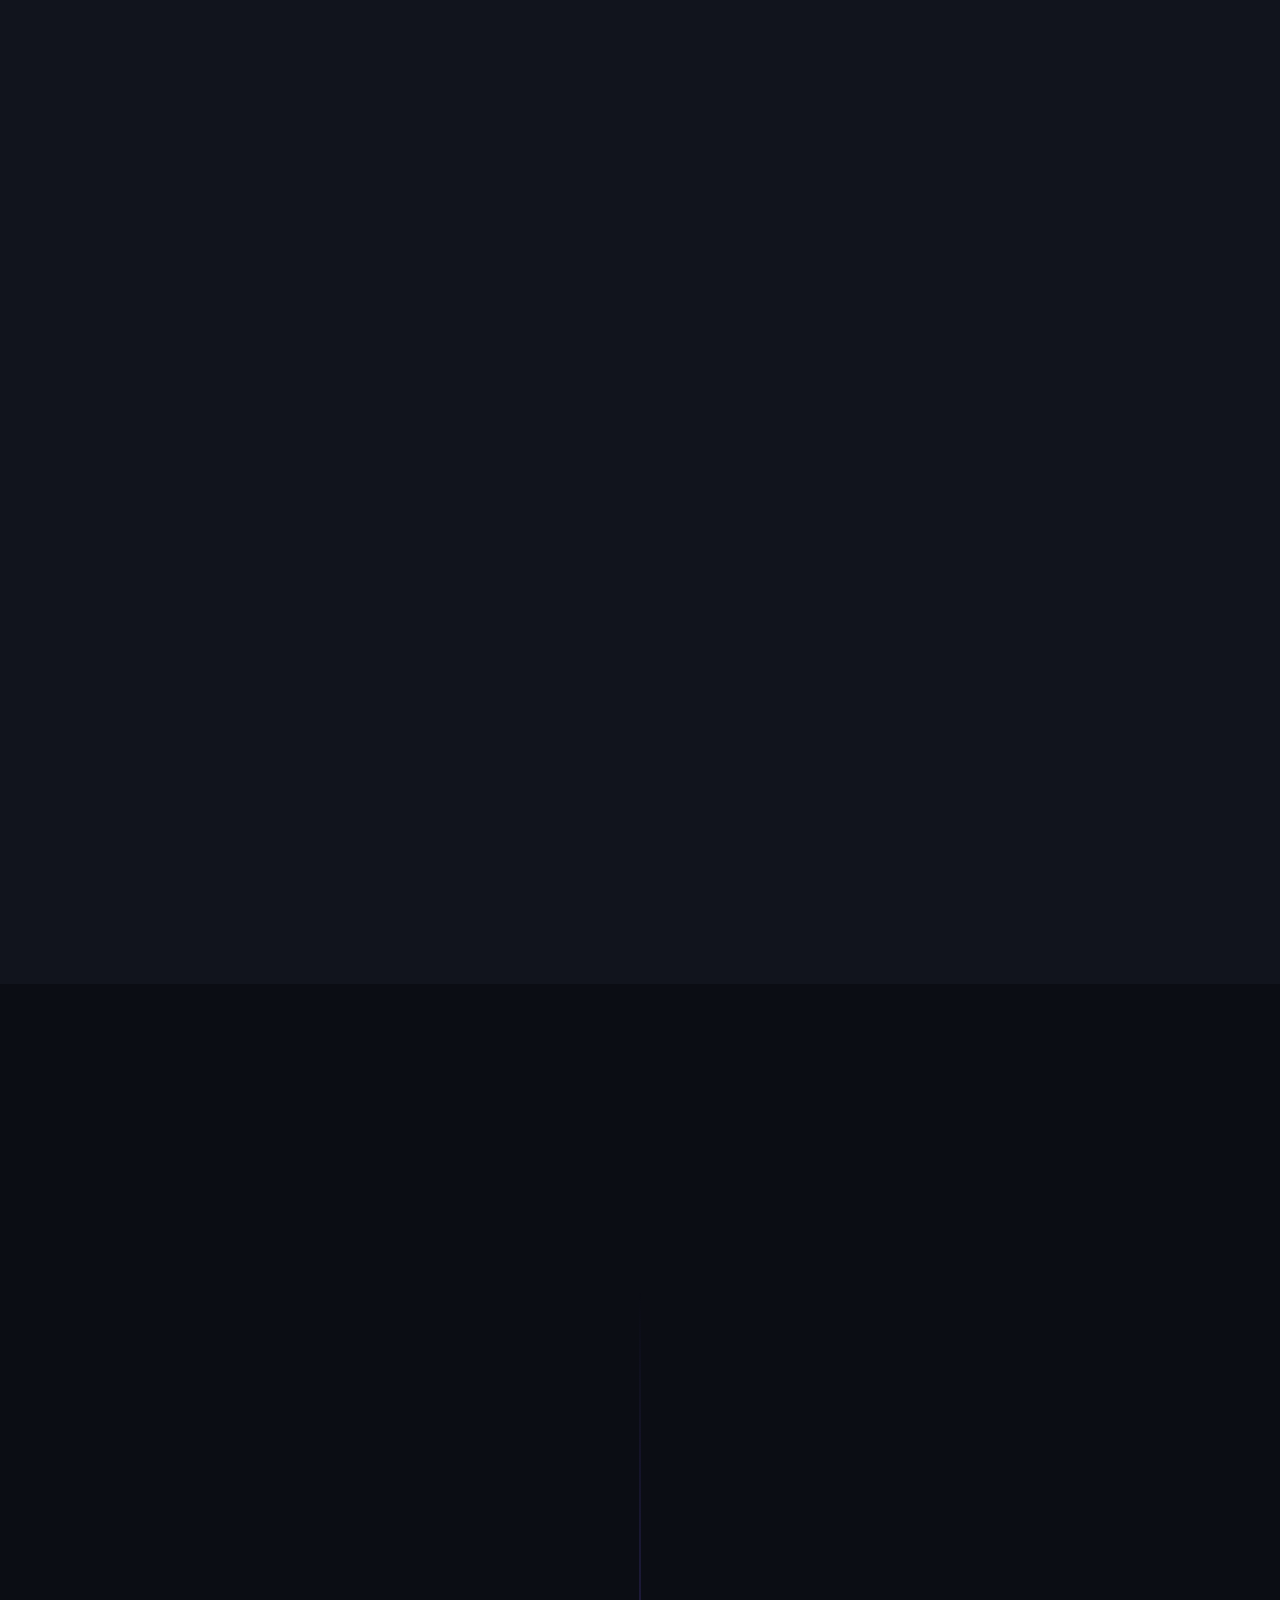
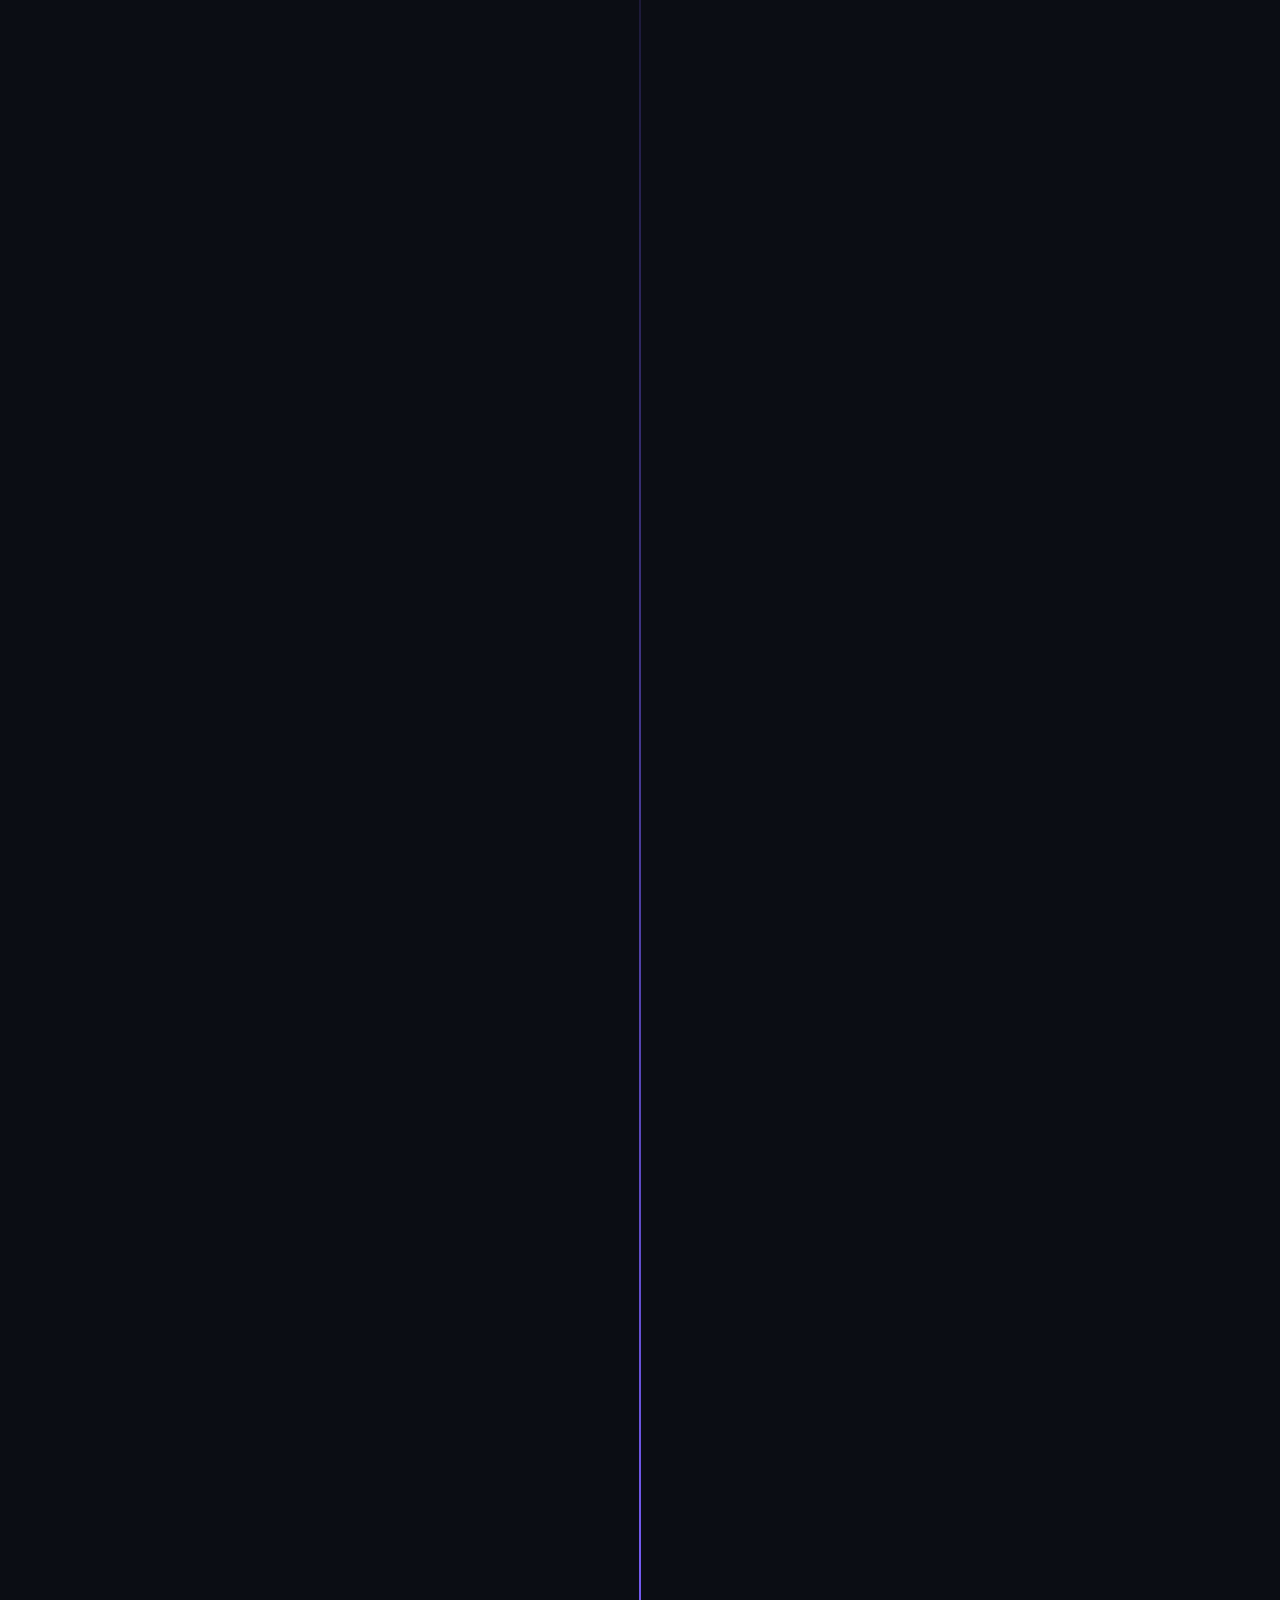
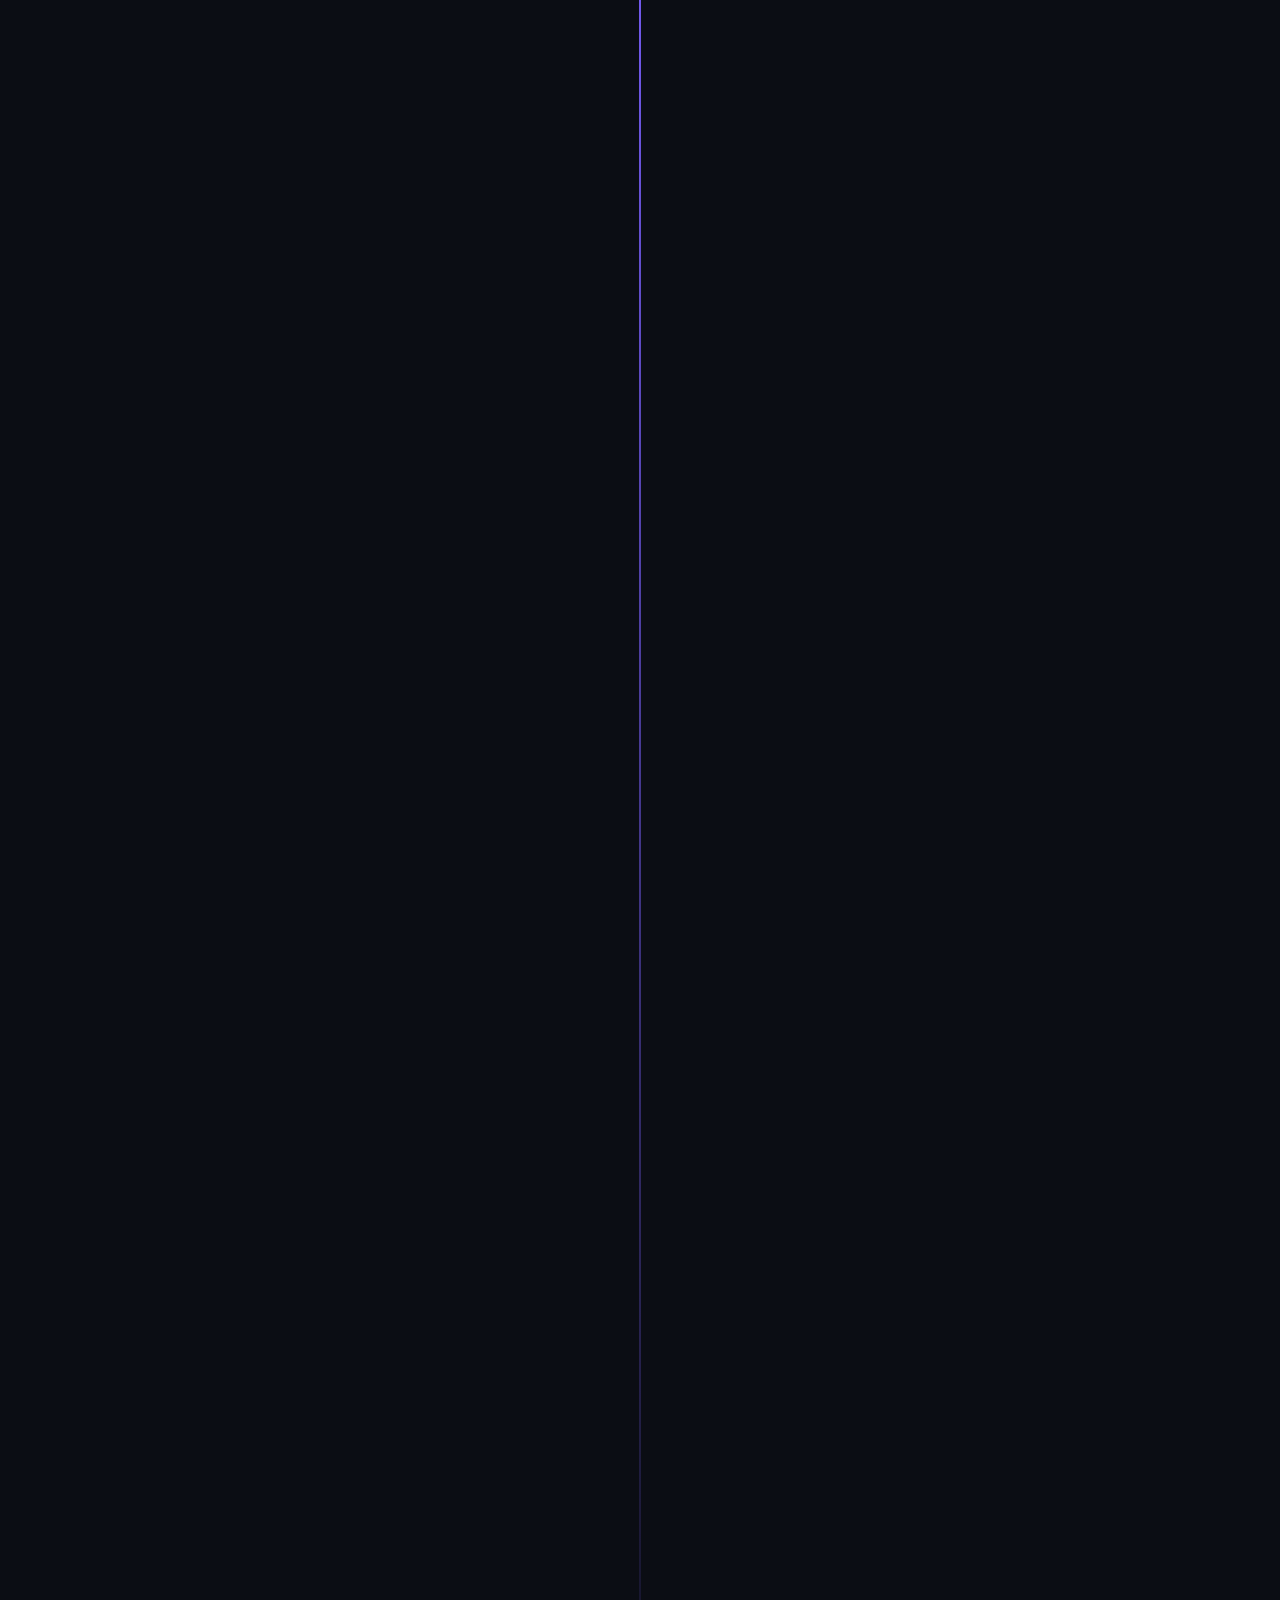
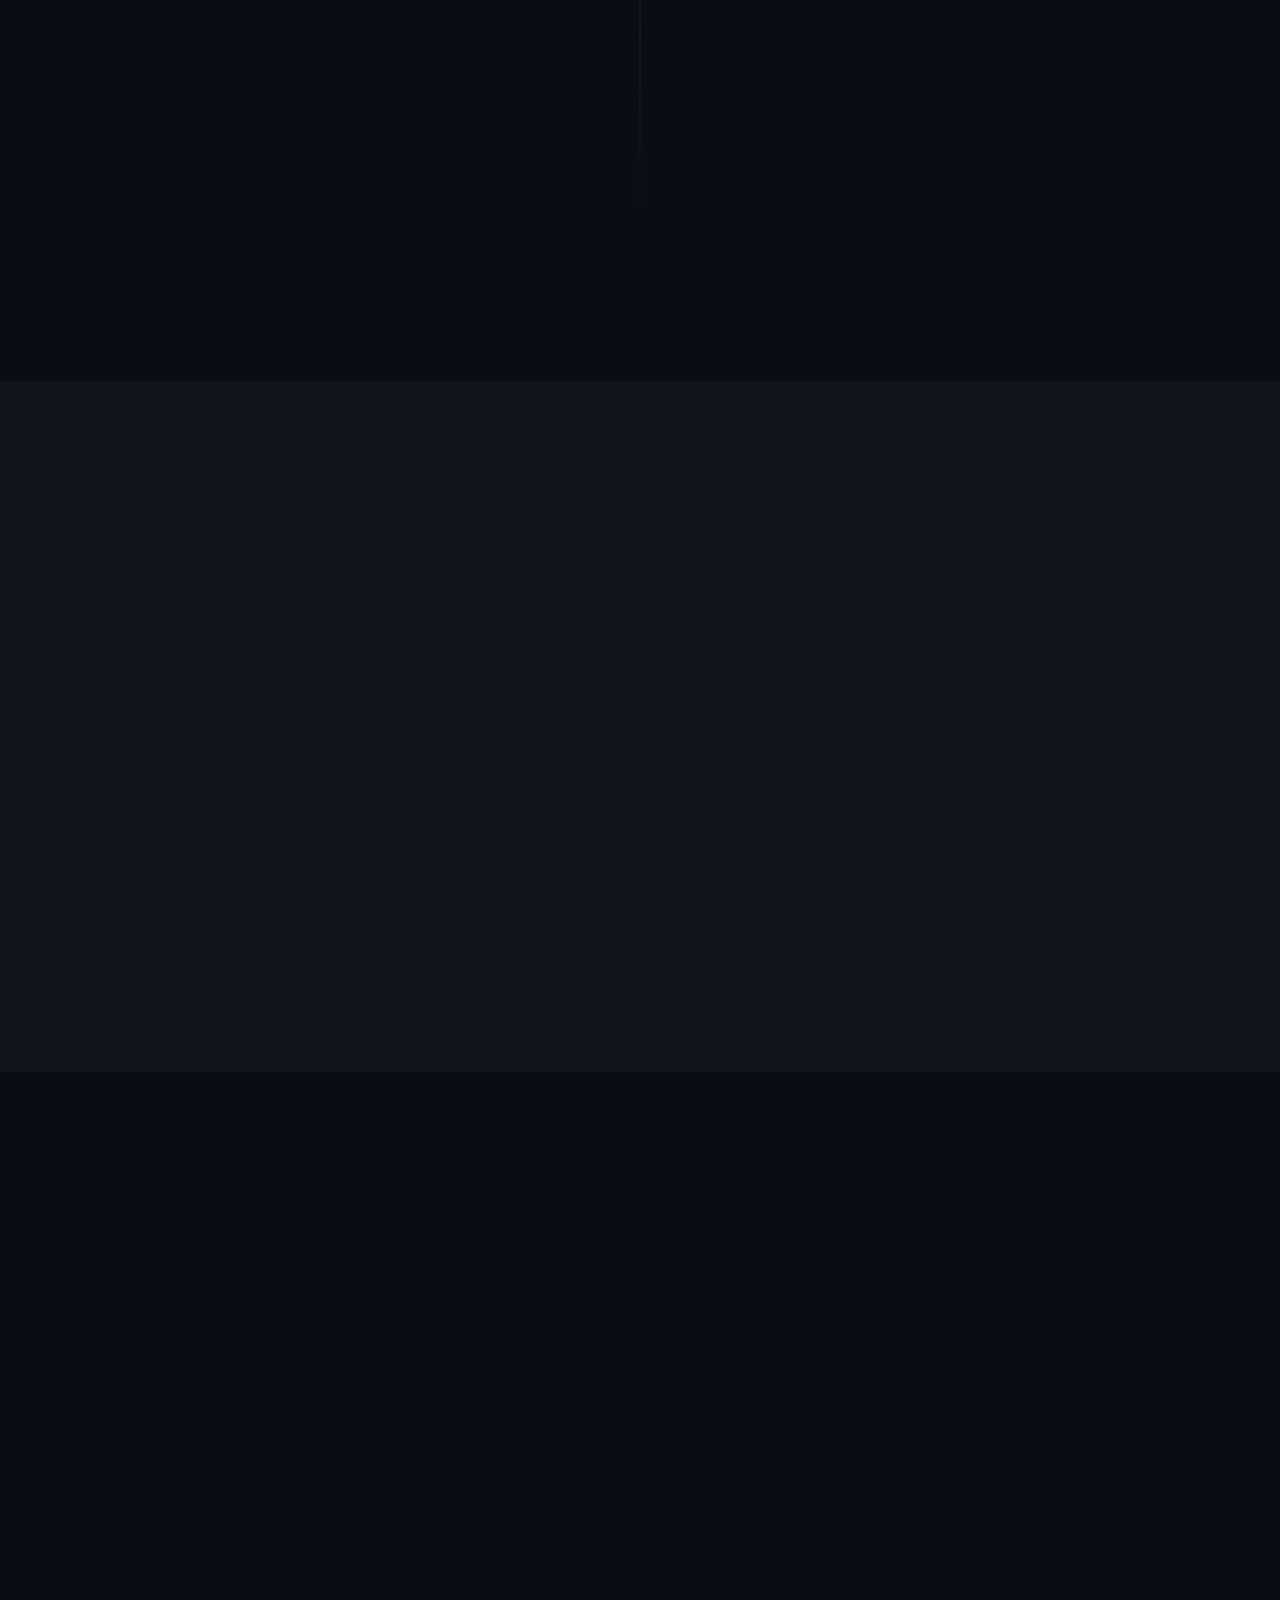
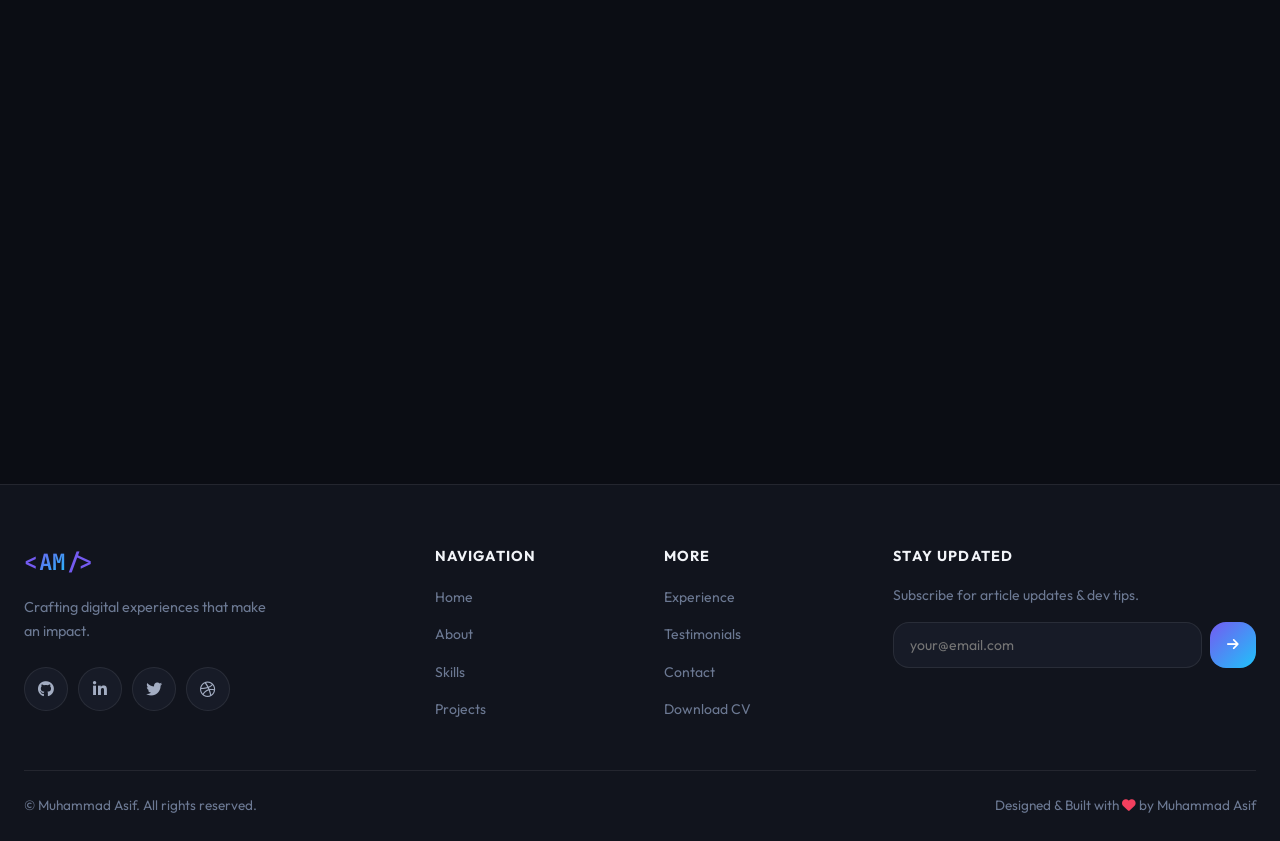
==== commit 811b0a6d: "feat: added random math captcha (add/subtract/multiply) to contact form with refresh button and erro" ====
--- a/index.html
+++ b/index.html
@@ -831,6 +831,28 @@
                 <textarea id="contactMessage" name="message" rows="5" placeholder="Tell me about your project..." required></textarea>
               </div>
             </div>
+
+            <!-- Math Captcha -->
+            <div class="form-group captcha-group">
+              <label>Quick Verification <span class="captcha-hint">Prove you're human 🤖</span></label>
+              <div class="captcha-wrap">
+                <div class="captcha-question" id="captchaQuestion">
+                  <span id="captchaNum1"></span>
+                  <span class="captcha-op" id="captchaOp"></span>
+                  <span id="captchaNum2"></span>
+                  <span class="captcha-eq">=</span>
+                </div>
+                <div class="input-wrap captcha-input-wrap">
+                  <i class="fas fa-calculator"></i>
+                  <input type="number" id="captchaAnswer" placeholder="Your answer" autocomplete="off" />
+                </div>
+                <button type="button" class="captcha-refresh" id="captchaRefresh" title="New question">
+                  <i class="fas fa-sync-alt"></i>
+                </button>
+              </div>
+              <p class="captcha-error" id="captchaError" style="display:none">❌ Wrong answer — try the new question!</p>
+            </div>
+
             <button type="submit" class="btn btn-primary btn-full" id="submitBtn">
               <span class="btn-text">Send Message</span>
               <i class="fas fa-paper-plane"></i>
--- a/style.css
+++ b/style.css
@@ -946,3 +946,31 @@
 
 /* ─── SMOOTH REVEAL ANIMATION ─── */
 [data-aos] { transition-timing-function: cubic-bezier(0.4,0,0.2,1) !important; }
+
+/* ----------------------------------
+   MATH CAPTCHA
+---------------------------------- */
+.captcha-group { margin-bottom: 1.2rem; }
+.captcha-hint  { font-size: .78rem; color: var(--text-muted); font-weight: 400; margin-left: .4rem; }
+.captcha-wrap  { display: flex; align-items: center; gap: .7rem; flex-wrap: wrap; }
+.captcha-question {
+  display: flex; align-items: center; gap: .45rem;
+  background: linear-gradient(135deg, rgba(124,58,237,.13), rgba(6,182,212,.08));
+  border: 1px solid rgba(124,58,237,.28);
+  border-radius: 12px; padding: .55rem 1.1rem;
+  font-size: 1.25rem; font-weight: 700; color: var(--text);
+  white-space: nowrap; user-select: none;
+}
+.captcha-op  { color: #7c3aed; font-size: 1.3rem; }
+.captcha-eq  { color: var(--text-muted); font-size: 1.2rem; }
+.captcha-input-wrap { flex: 1; min-width: 100px; max-width: 140px; }
+.captcha-input-wrap input { width: 100%; }
+.captcha-refresh {
+  display: inline-flex; align-items: center; justify-content: center;
+  width: 40px; height: 40px; border-radius: 10px;
+  background: rgba(124,58,237,.12); border: 1px solid rgba(124,58,237,.28);
+  color: #7c3aed; cursor: pointer; transition: background .2s, transform .3s;
+  flex-shrink: 0;
+}
+.captcha-refresh:hover { background: rgba(124,58,237,.22); transform: rotate(180deg); }
+.captcha-error { color: #f43f5e; font-size: .82rem; margin-top: .4rem; }
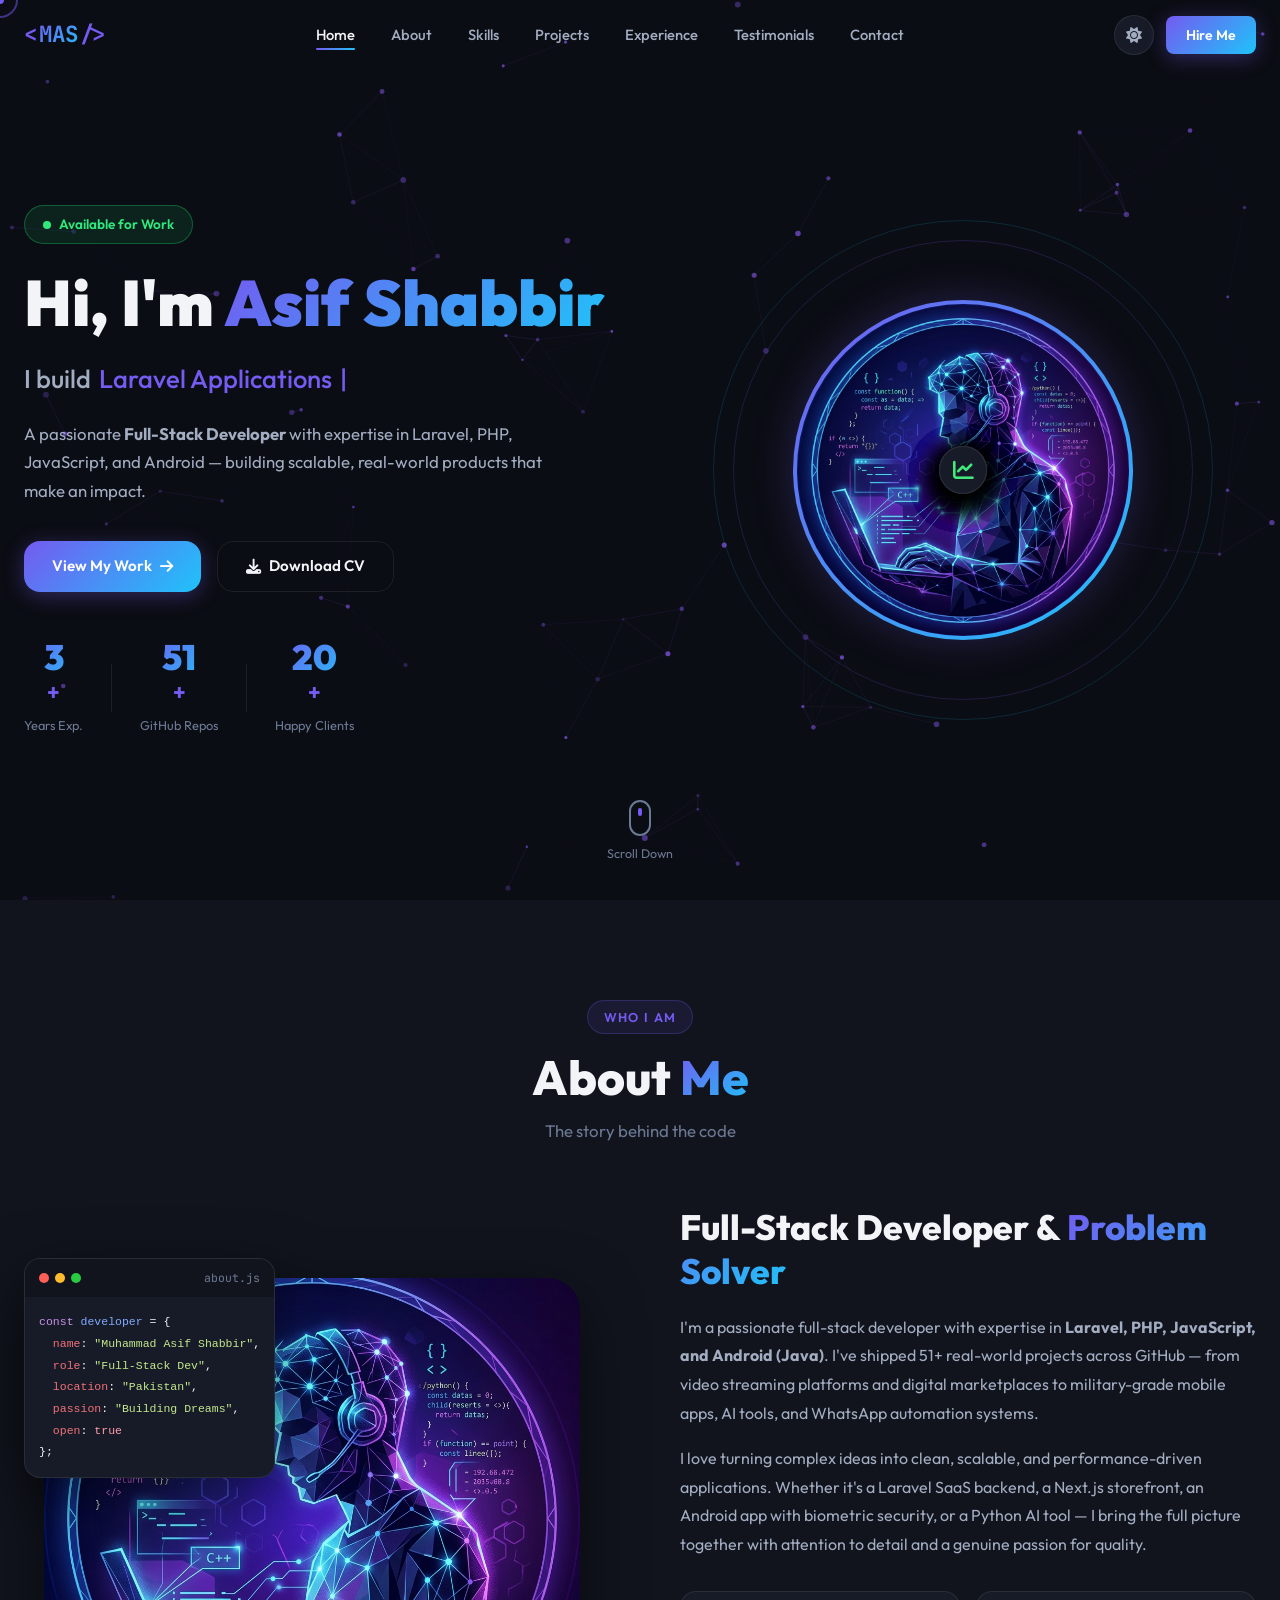
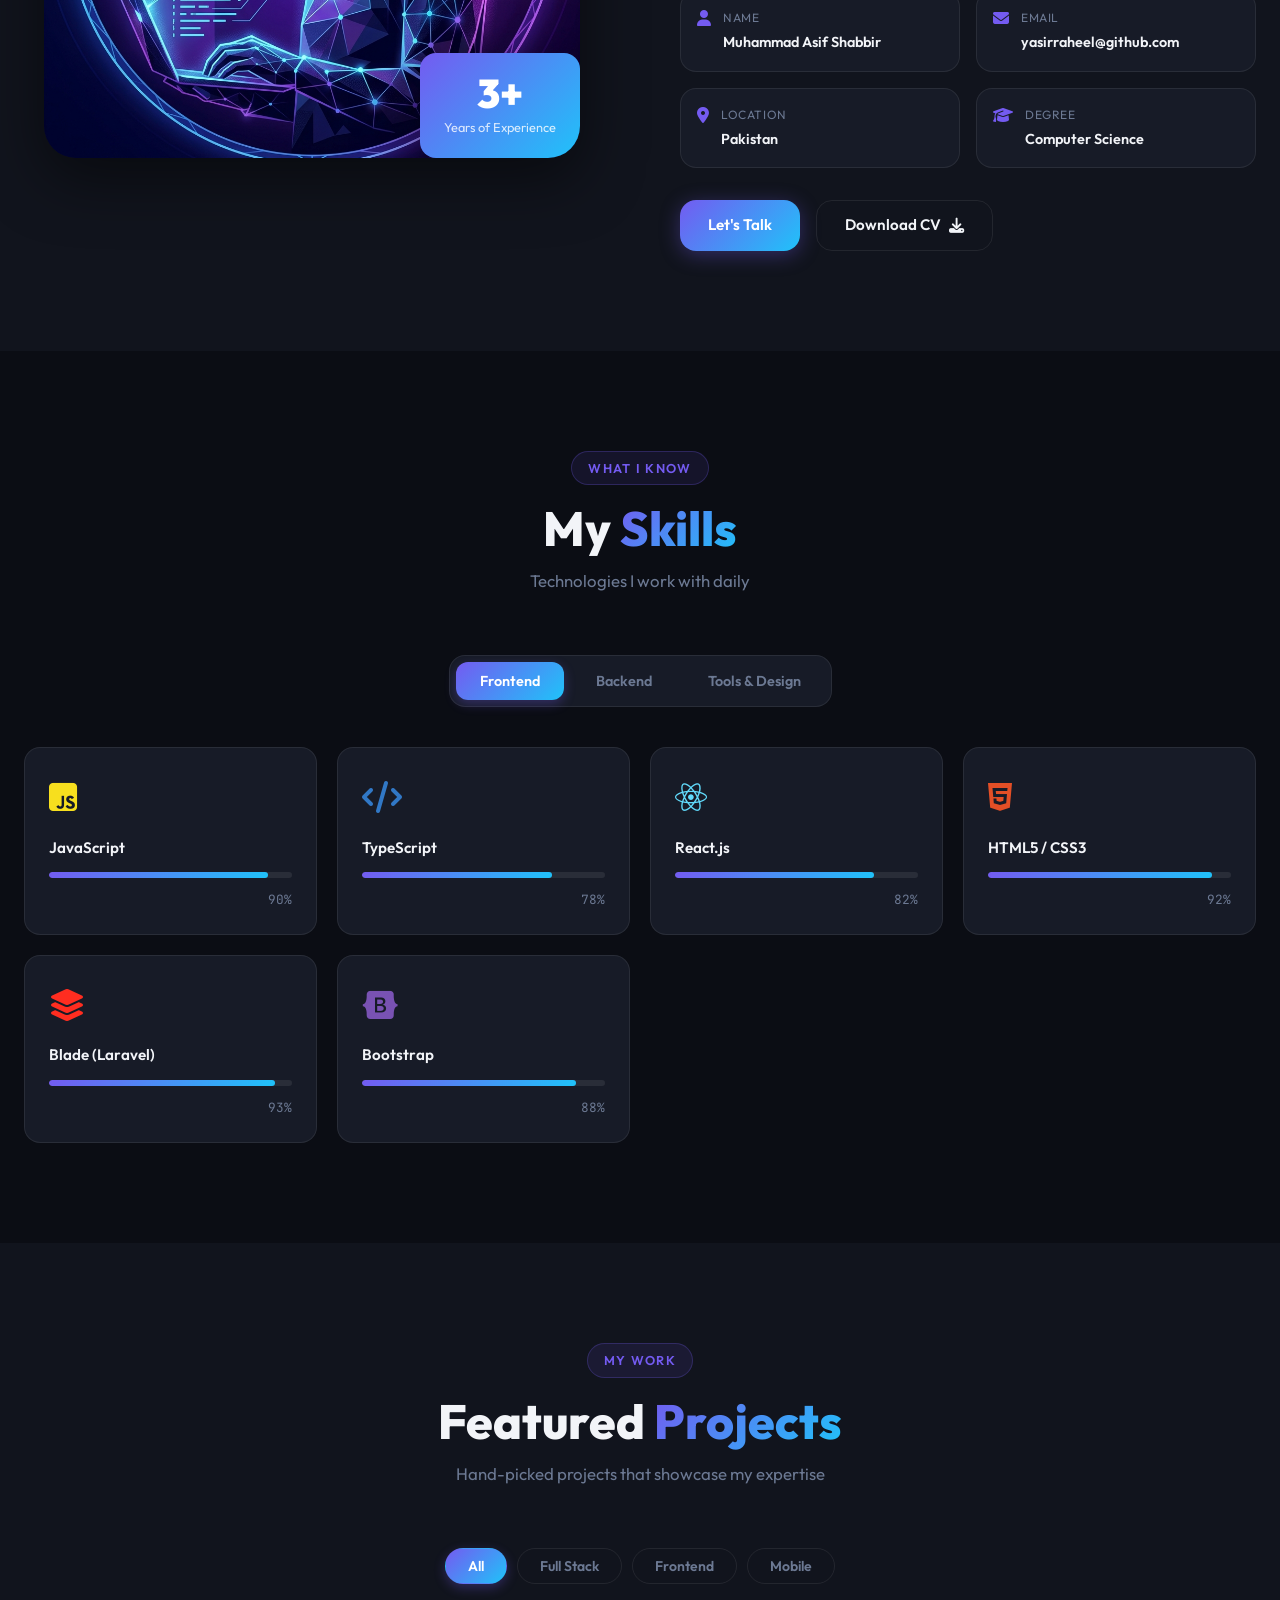
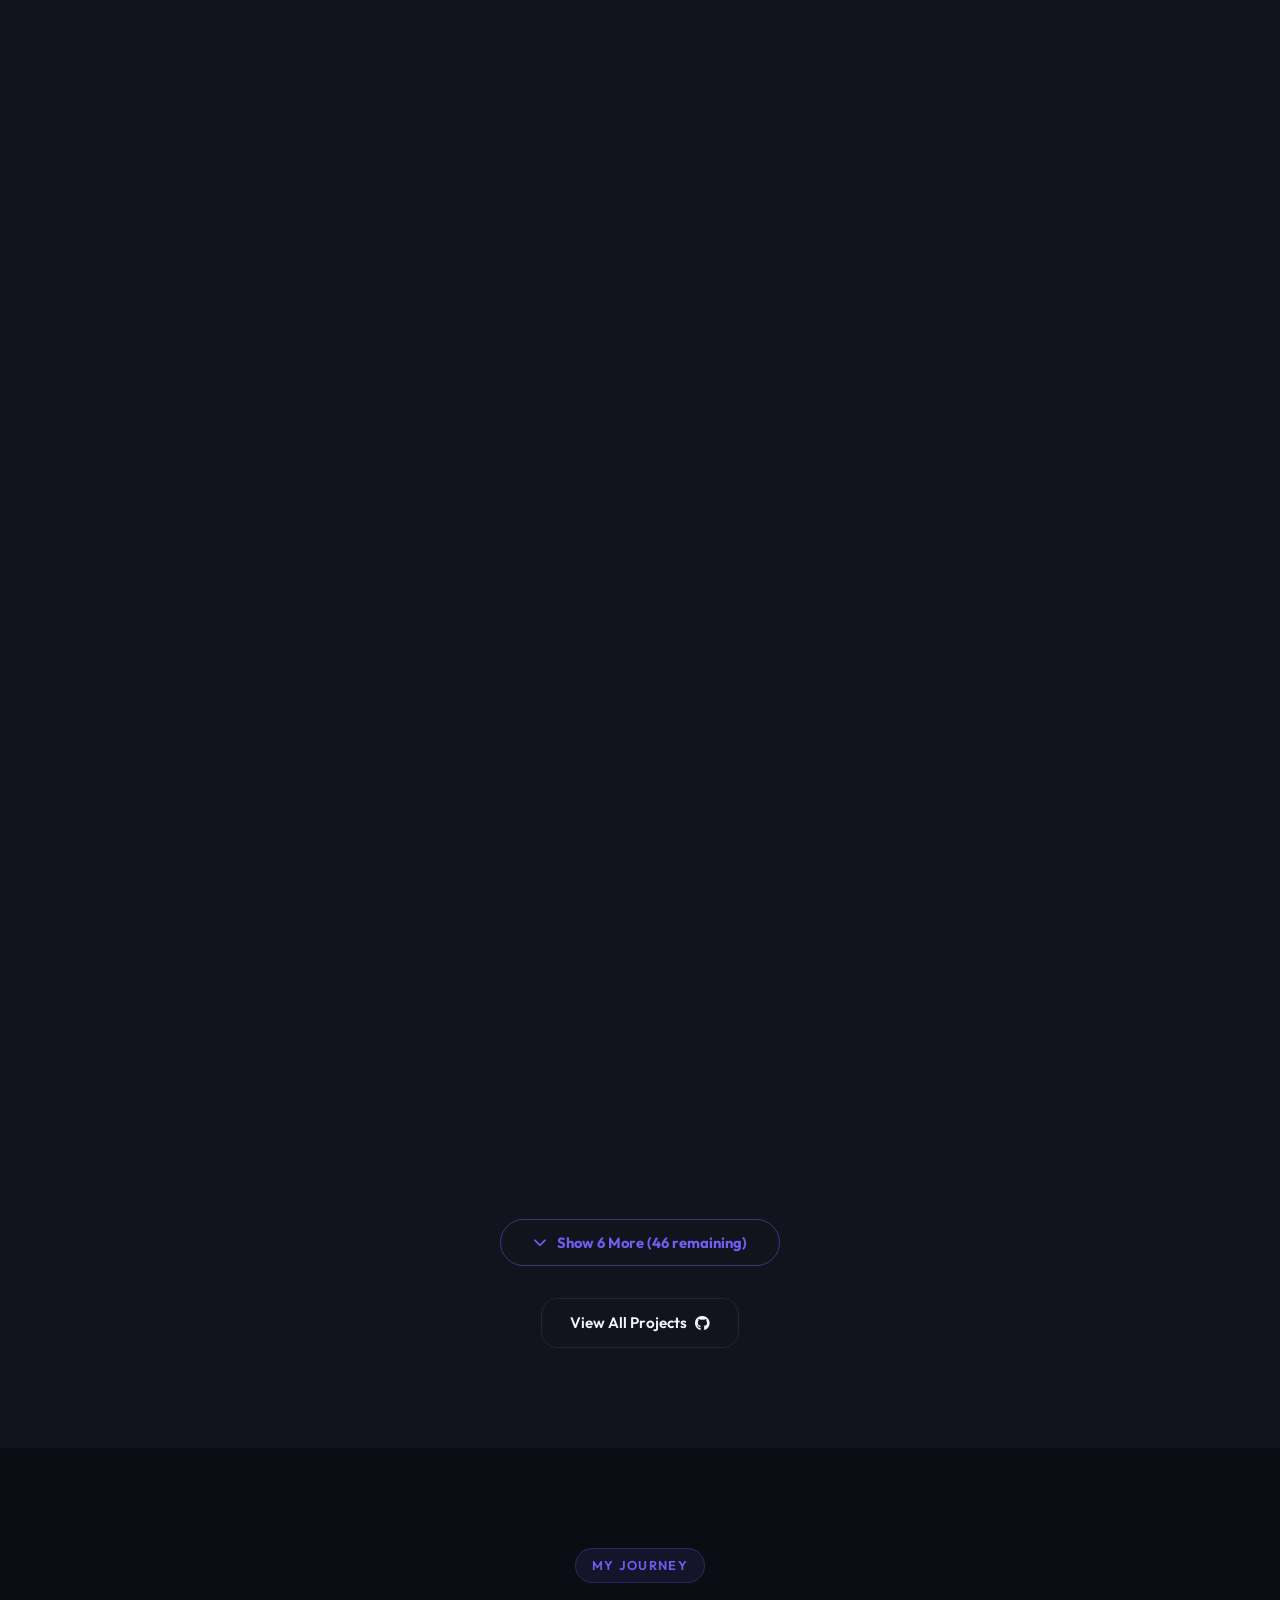
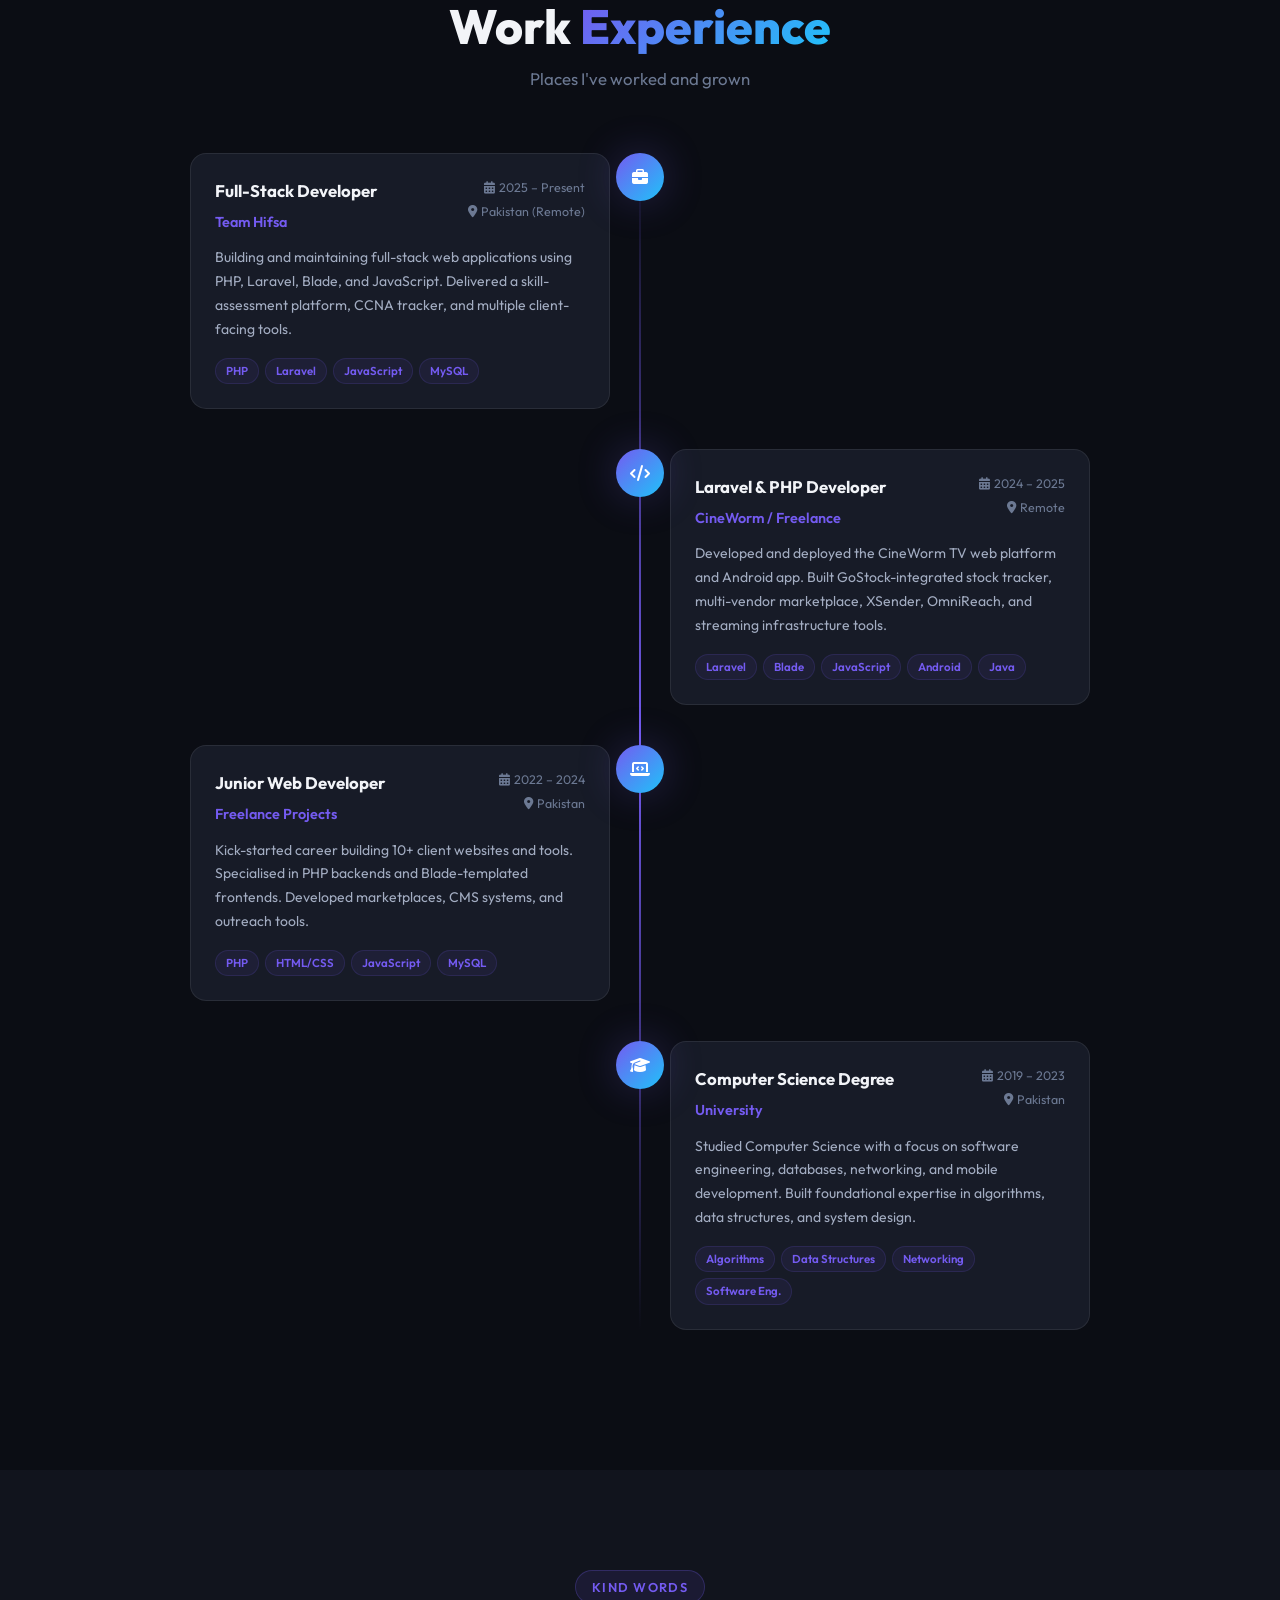
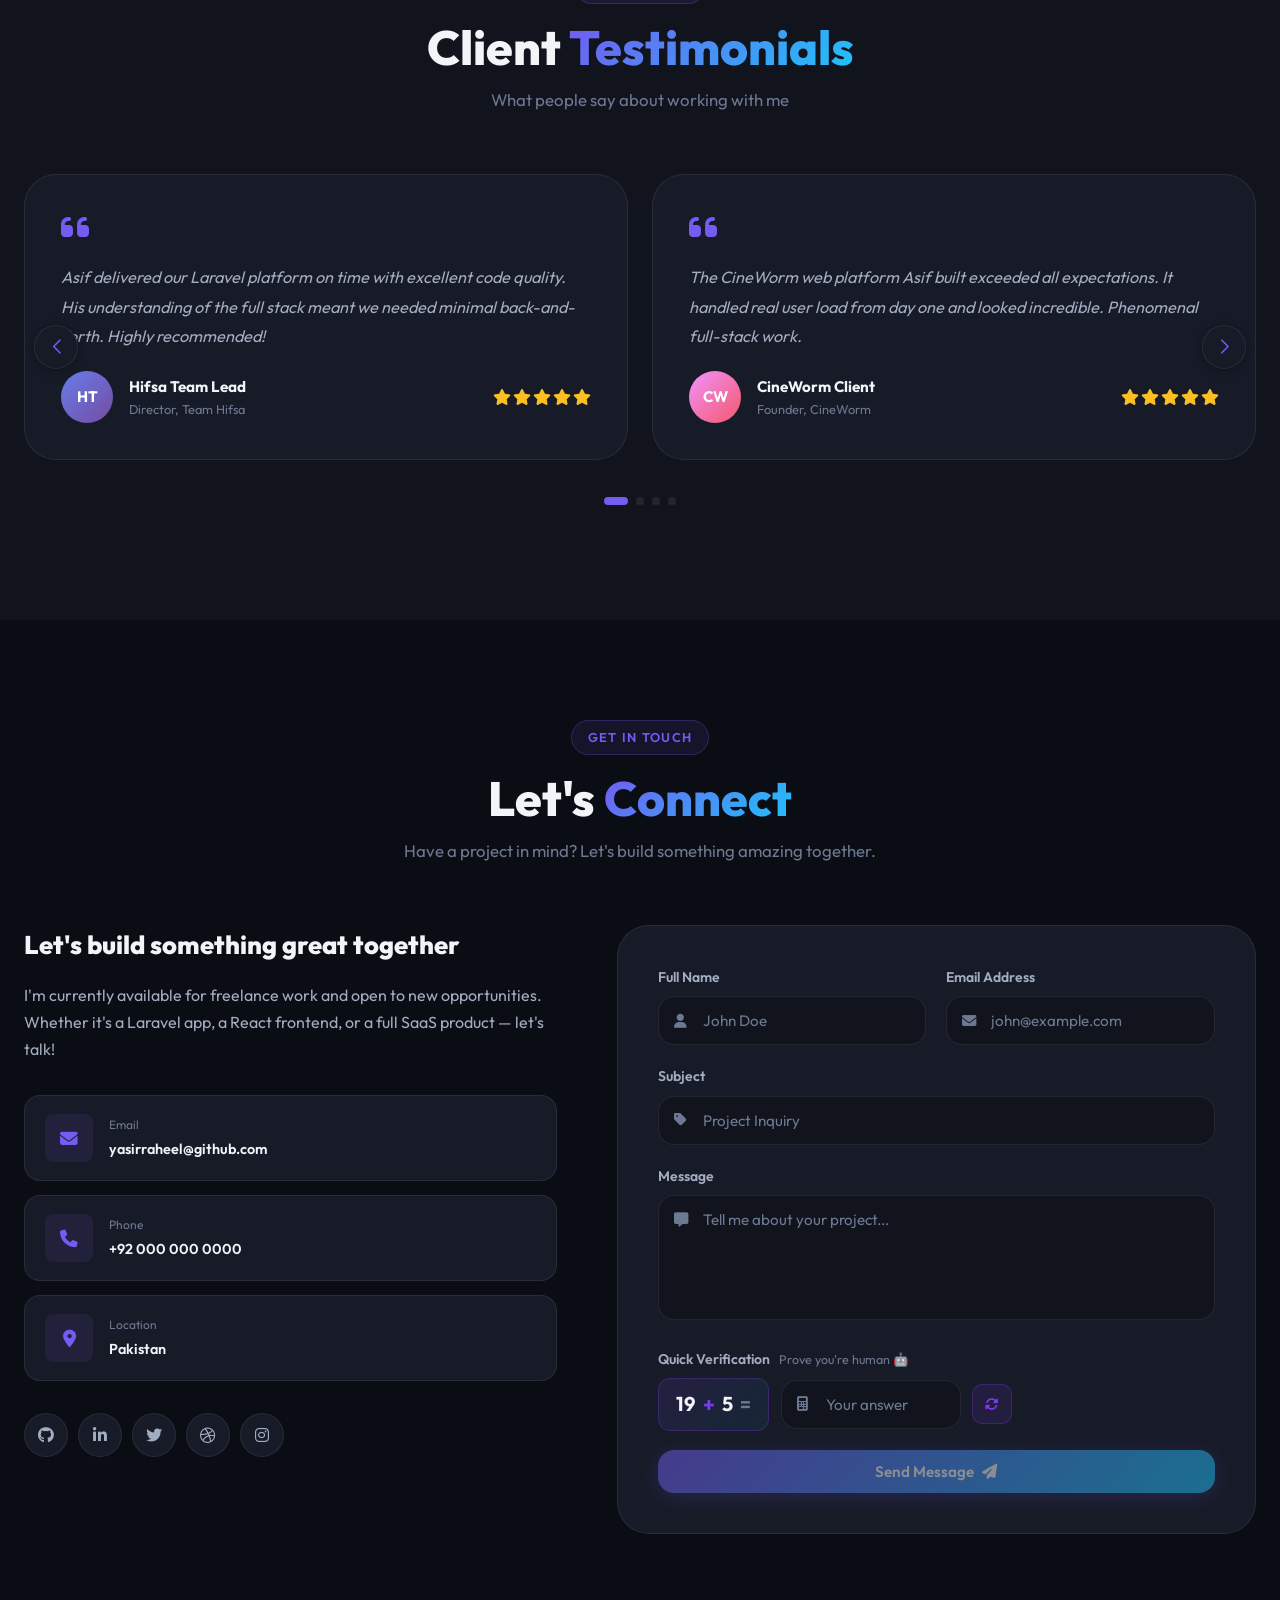
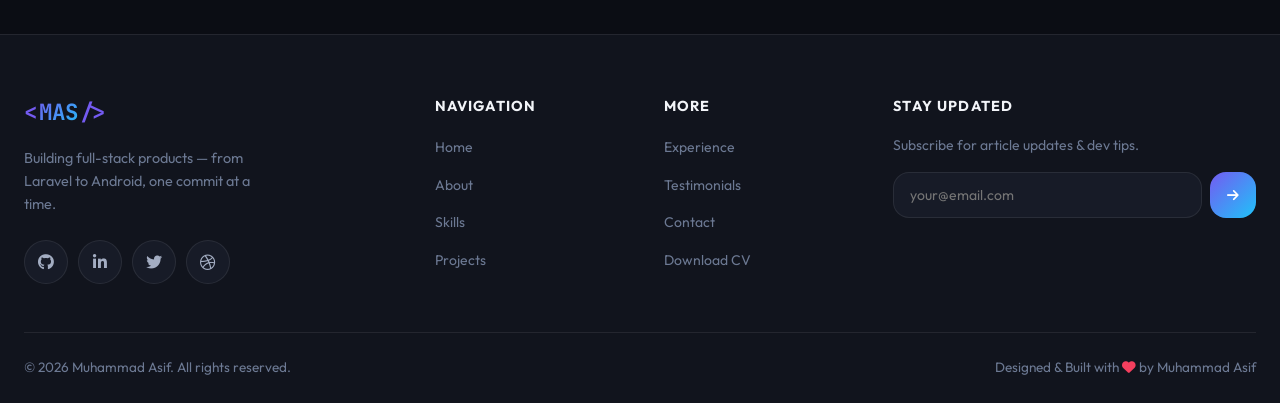
==== commit 3267513c: "fix: bump og image to v=3 to force social media cache re-scrape" ====
--- a/index.html
+++ b/index.html
@@ -14,14 +14,14 @@
   <meta property="og:url" content="https://foliofy.me/" />
   <meta property="og:title" content="Muhammad Asif Shabbir | Full-Stack Developer & Designer" />
   <meta property="og:description" content="A passionate Full-Stack Developer with expertise in Laravel, PHP, JavaScript, and Android — building scalable, real-world products that make an impact." />
-  <meta property="og:image" content="https://foliofy.me/profile.png?v=2" />
+  <meta property="og:image" content="https://foliofy.me/profile.png?v=3" />
 
   <!-- Twitter -->
   <meta property="twitter:card" content="summary_large_image" />
   <meta property="twitter:url" content="https://foliofy.me/" />
   <meta property="twitter:title" content="Muhammad Asif Shabbir | Full-Stack Developer & Designer" />
   <meta property="twitter:description" content="A passionate Full-Stack Developer with expertise in Laravel, PHP, JavaScript, and Android — building scalable, real-world products that make an impact." />
-  <meta property="twitter:image" content="https://foliofy.me/profile.png?v=2" />
+  <meta property="twitter:image" content="https://foliofy.me/profile.png?v=3" />
   <!-- Google Fonts -->
   <link rel="preconnect" href="https://fonts.googleapis.com" />
   <link rel="preconnect" href="https://fonts.gstatic.com" crossorigin />
--- a/style.css
+++ b/style.css
@@ -963,8 +963,12 @@
 }
 .captcha-op  { color: #7c3aed; font-size: 1.3rem; }
 .captcha-eq  { color: var(--text-muted); font-size: 1.2rem; }
-.captcha-input-wrap { flex: 1; min-width: 100px; max-width: 140px; }
+.captcha-input-wrap { flex: 1; min-width: 130px; max-width: 180px; }
 .captcha-input-wrap input { width: 100%; }
+/* Remove number input spinner arrows */
+.captcha-input-wrap input::-webkit-outer-spin-button,
+.captcha-input-wrap input::-webkit-inner-spin-button { -webkit-appearance: none; margin: 0; }
+.captcha-input-wrap input[type=number] { -moz-appearance: textfield; }
 .captcha-refresh {
   display: inline-flex; align-items: center; justify-content: center;
   width: 40px; height: 40px; border-radius: 10px;
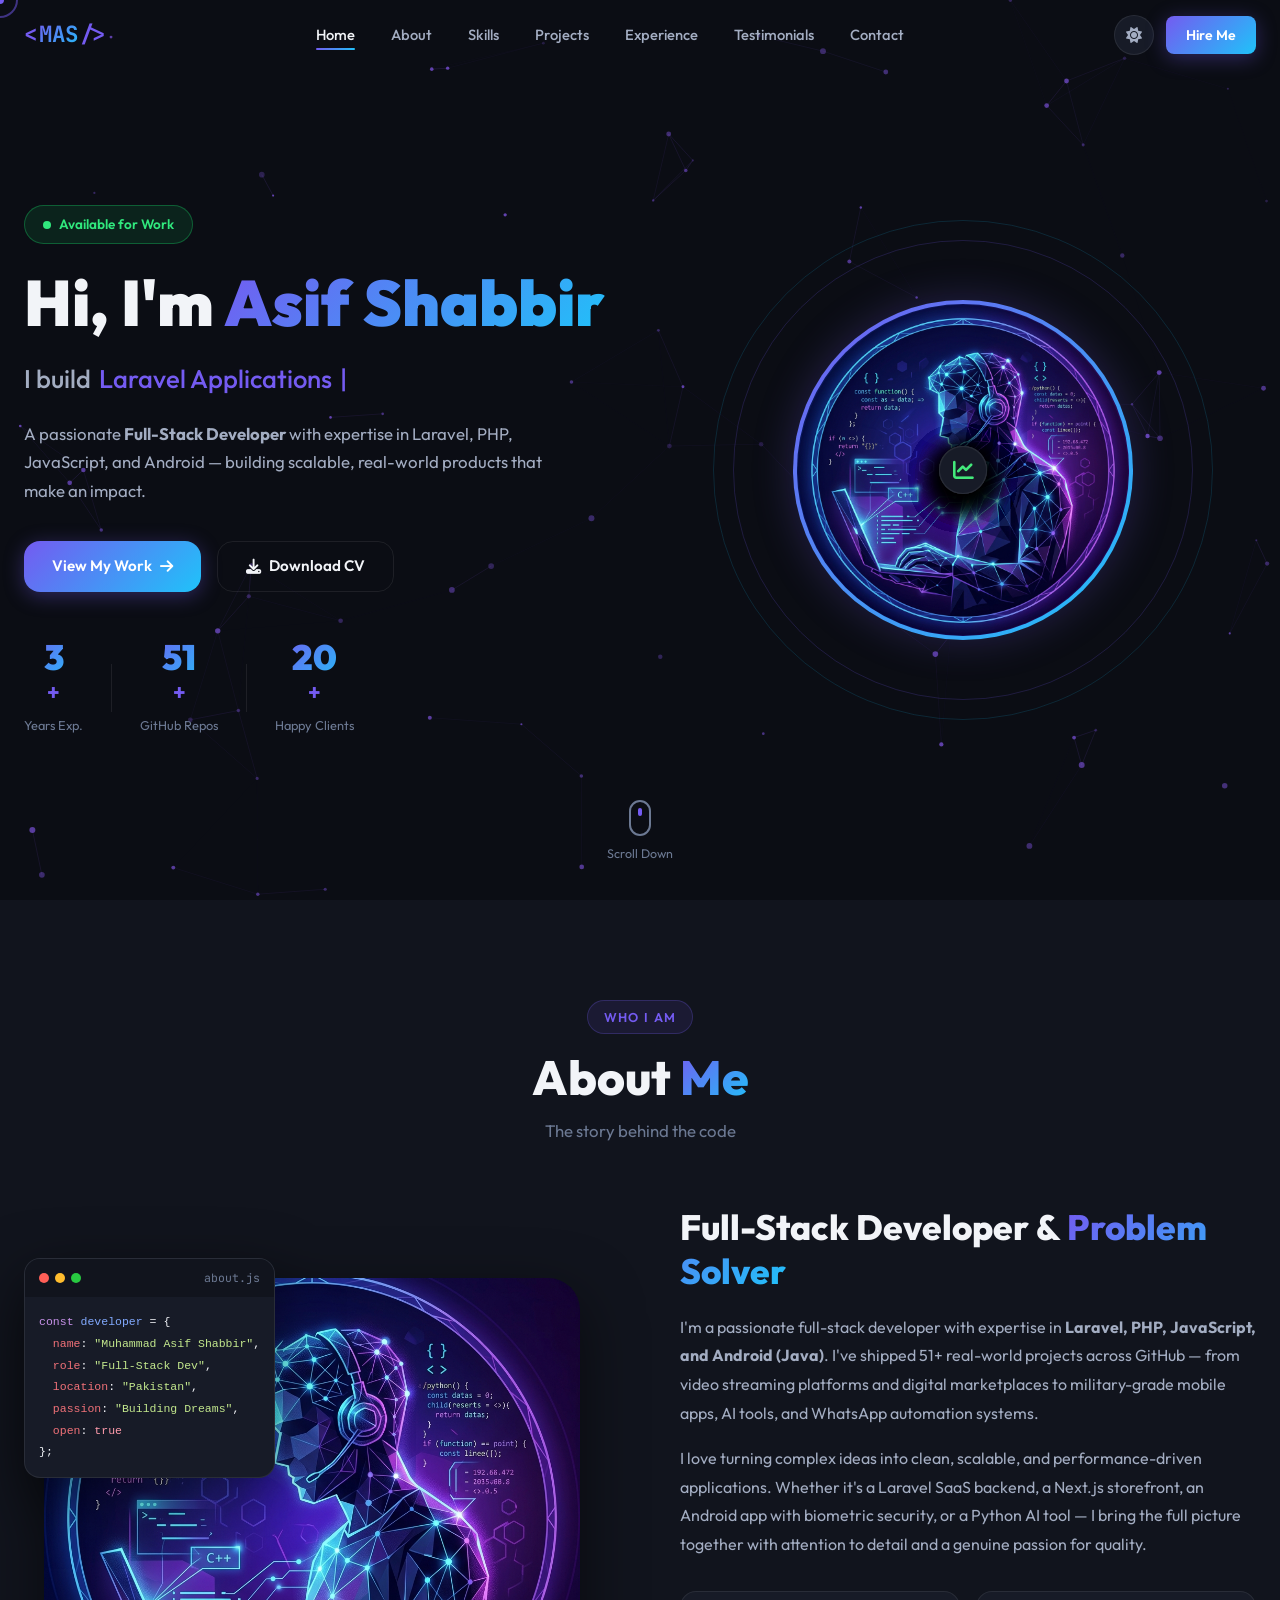
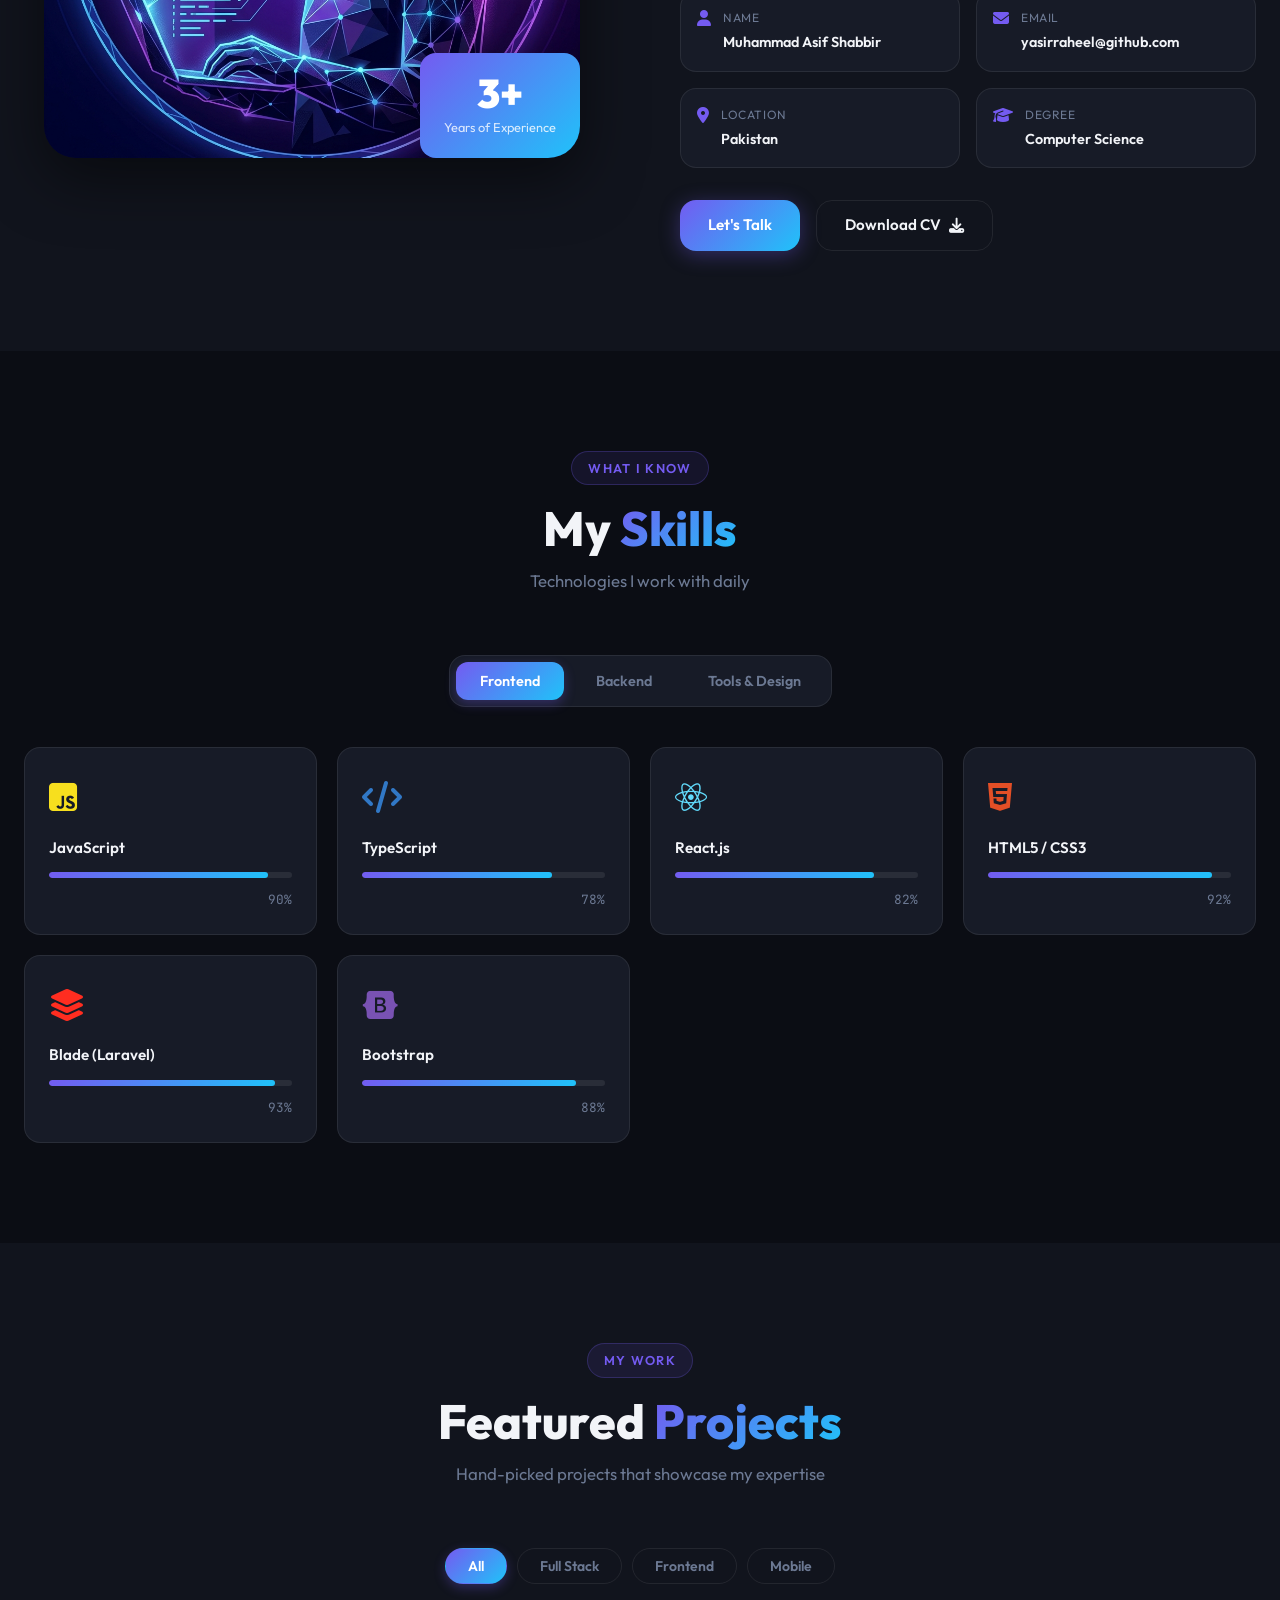
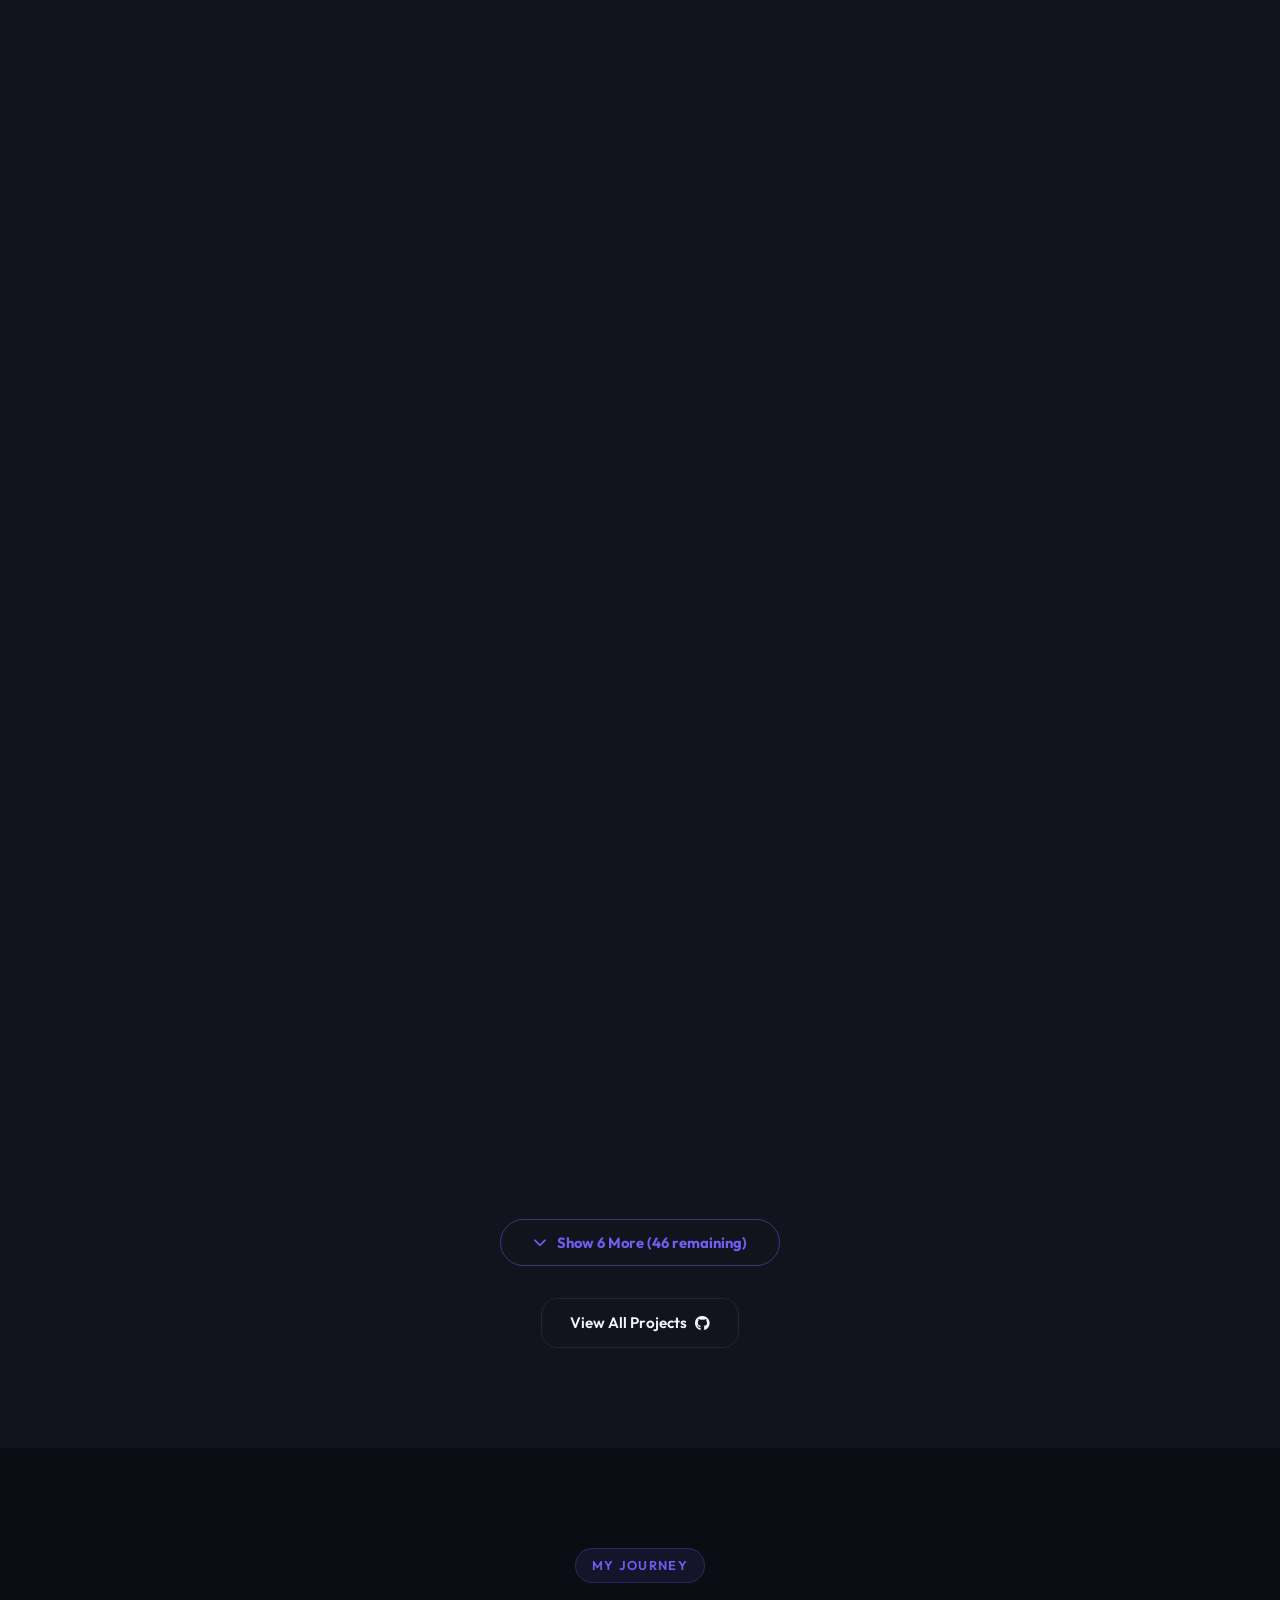
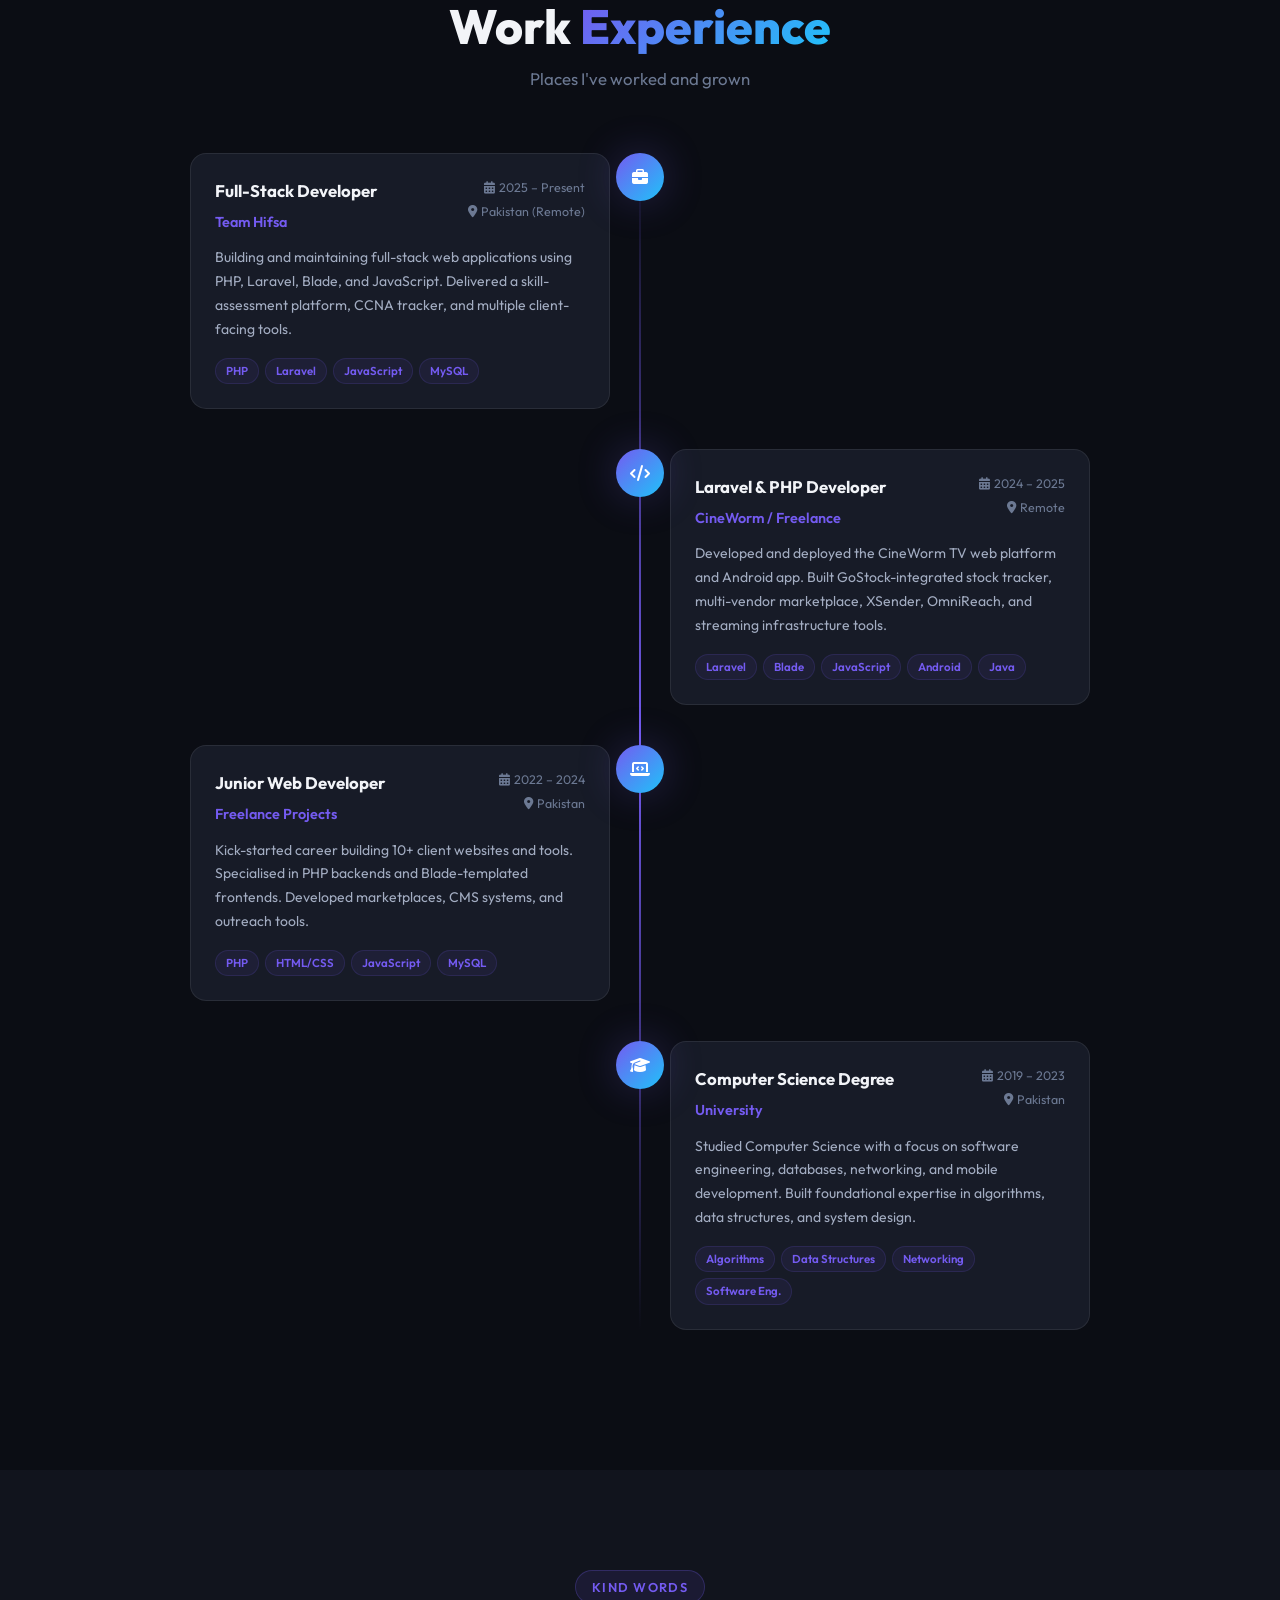
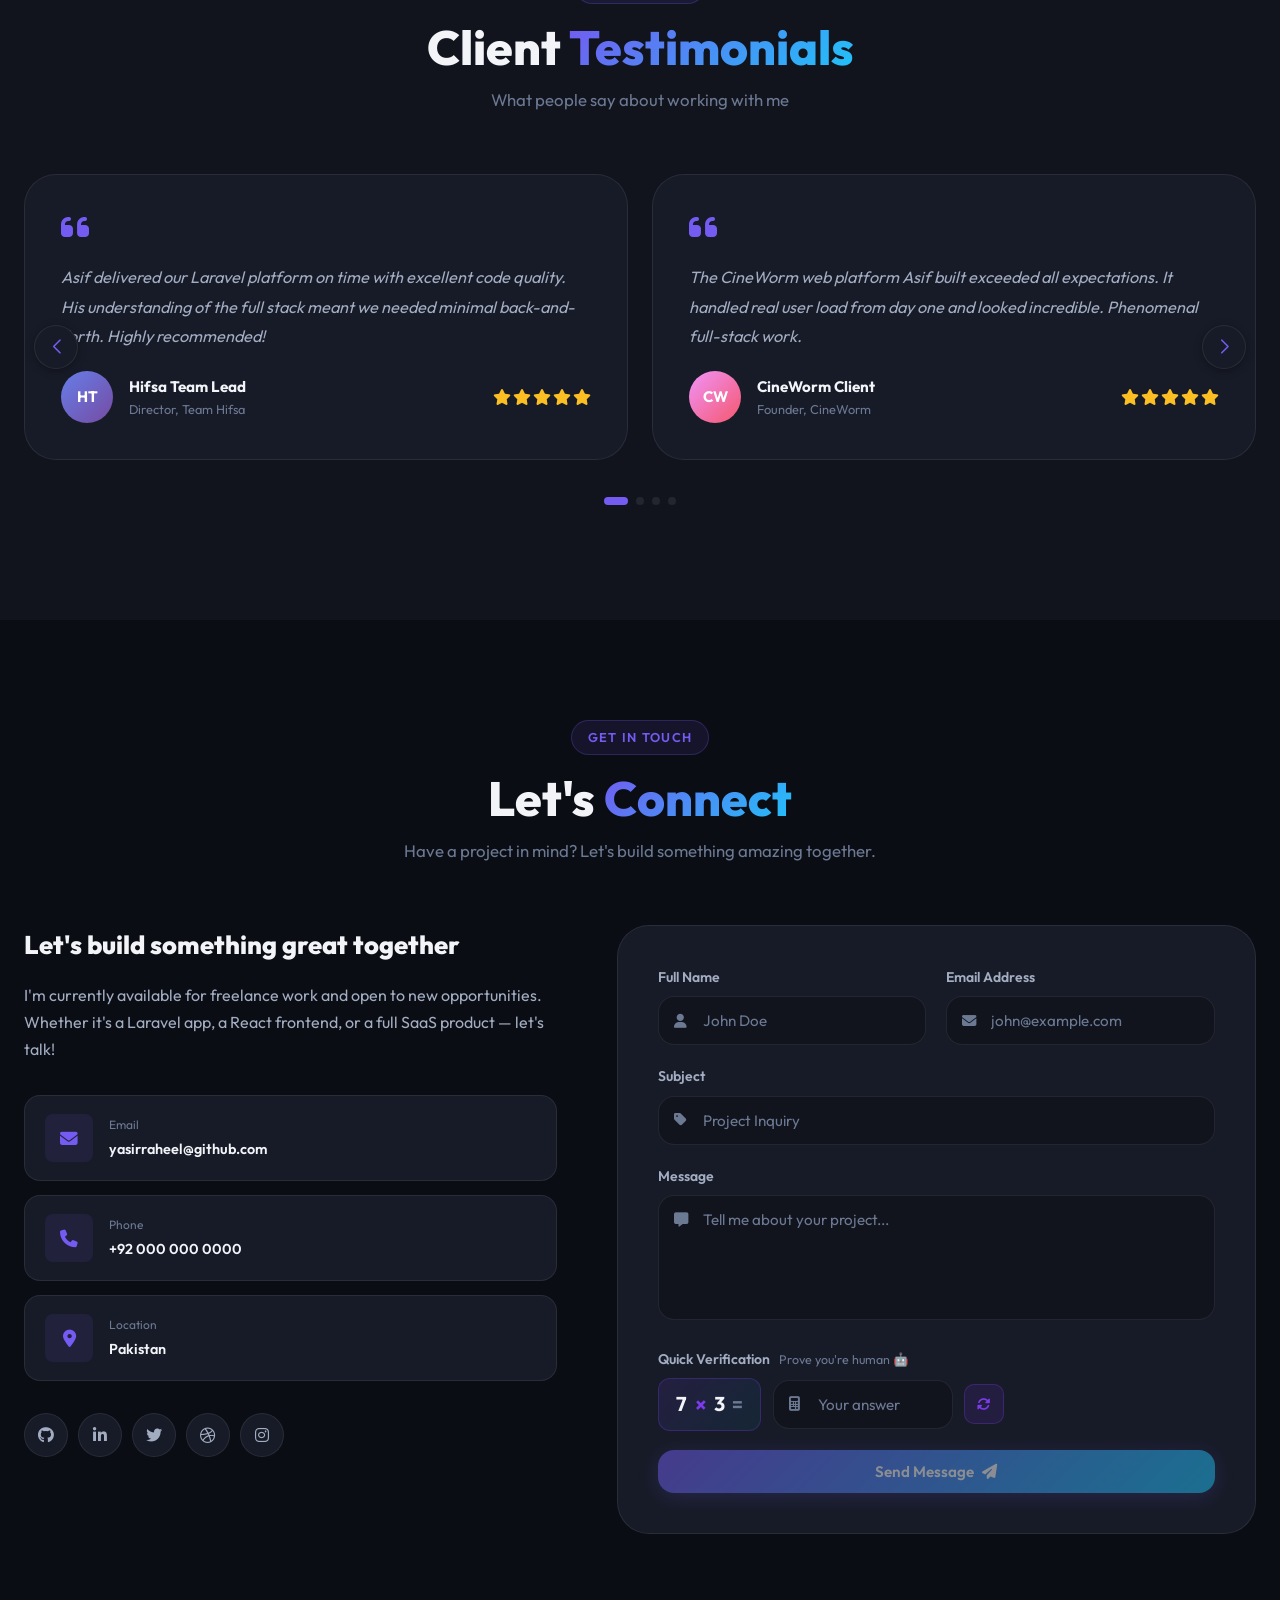
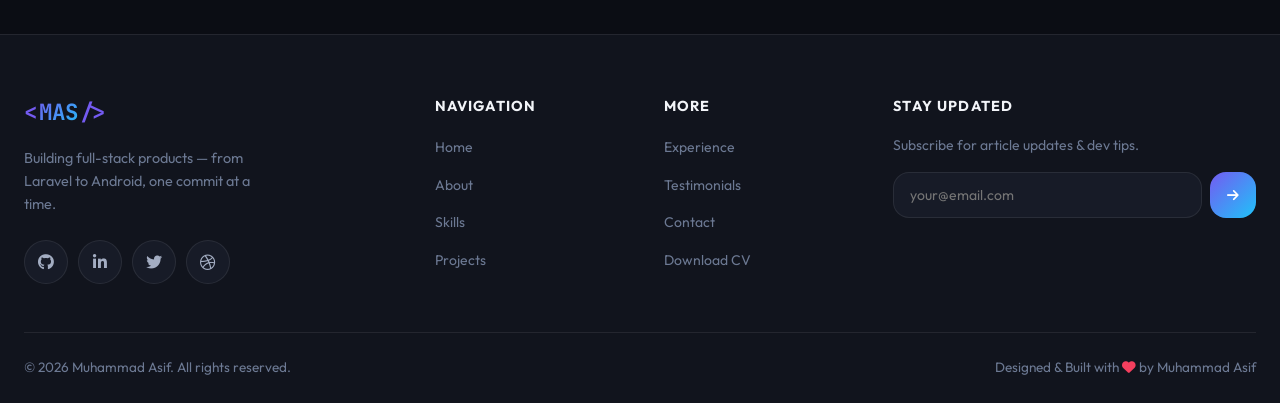
==== commit f4f5d8b9: "fix: use clean /og-image.png URL for WhatsApp OG (no query params), add explicit dimensions, copy on" ====
--- a/index.html
+++ b/index.html
@@ -9,19 +9,23 @@
   <meta name="author" content="Muhammad Asif Shabbir" />
   <link rel="canonical" href="https://foliofy.me/" />
 
-  <!-- Open Graph / Facebook -->
+  <!-- Open Graph / Facebook / WhatsApp -->
   <meta property="og:type" content="website" />
   <meta property="og:url" content="https://foliofy.me/" />
   <meta property="og:title" content="Muhammad Asif Shabbir | Full-Stack Developer & Designer" />
   <meta property="og:description" content="A passionate Full-Stack Developer with expertise in Laravel, PHP, JavaScript, and Android — building scalable, real-world products that make an impact." />
-  <meta property="og:image" content="https://foliofy.me/profile.png?v=3" />
+  <meta property="og:image" content="https://foliofy.me/og-image.png" />
+  <meta property="og:image:width" content="1200" />
+  <meta property="og:image:height" content="630" />
+  <meta property="og:image:type" content="image/png" />
+  <meta property="og:site_name" content="Muhammad Asif Shabbir Portfolio" />
 
   <!-- Twitter -->
   <meta property="twitter:card" content="summary_large_image" />
   <meta property="twitter:url" content="https://foliofy.me/" />
   <meta property="twitter:title" content="Muhammad Asif Shabbir | Full-Stack Developer & Designer" />
   <meta property="twitter:description" content="A passionate Full-Stack Developer with expertise in Laravel, PHP, JavaScript, and Android — building scalable, real-world products that make an impact." />
-  <meta property="twitter:image" content="https://foliofy.me/profile.png?v=3" />
+  <meta property="twitter:image" content="https://foliofy.me/og-image.png" />
   <!-- Google Fonts -->
   <link rel="preconnect" href="https://fonts.googleapis.com" />
   <link rel="preconnect" href="https://fonts.gstatic.com" crossorigin />
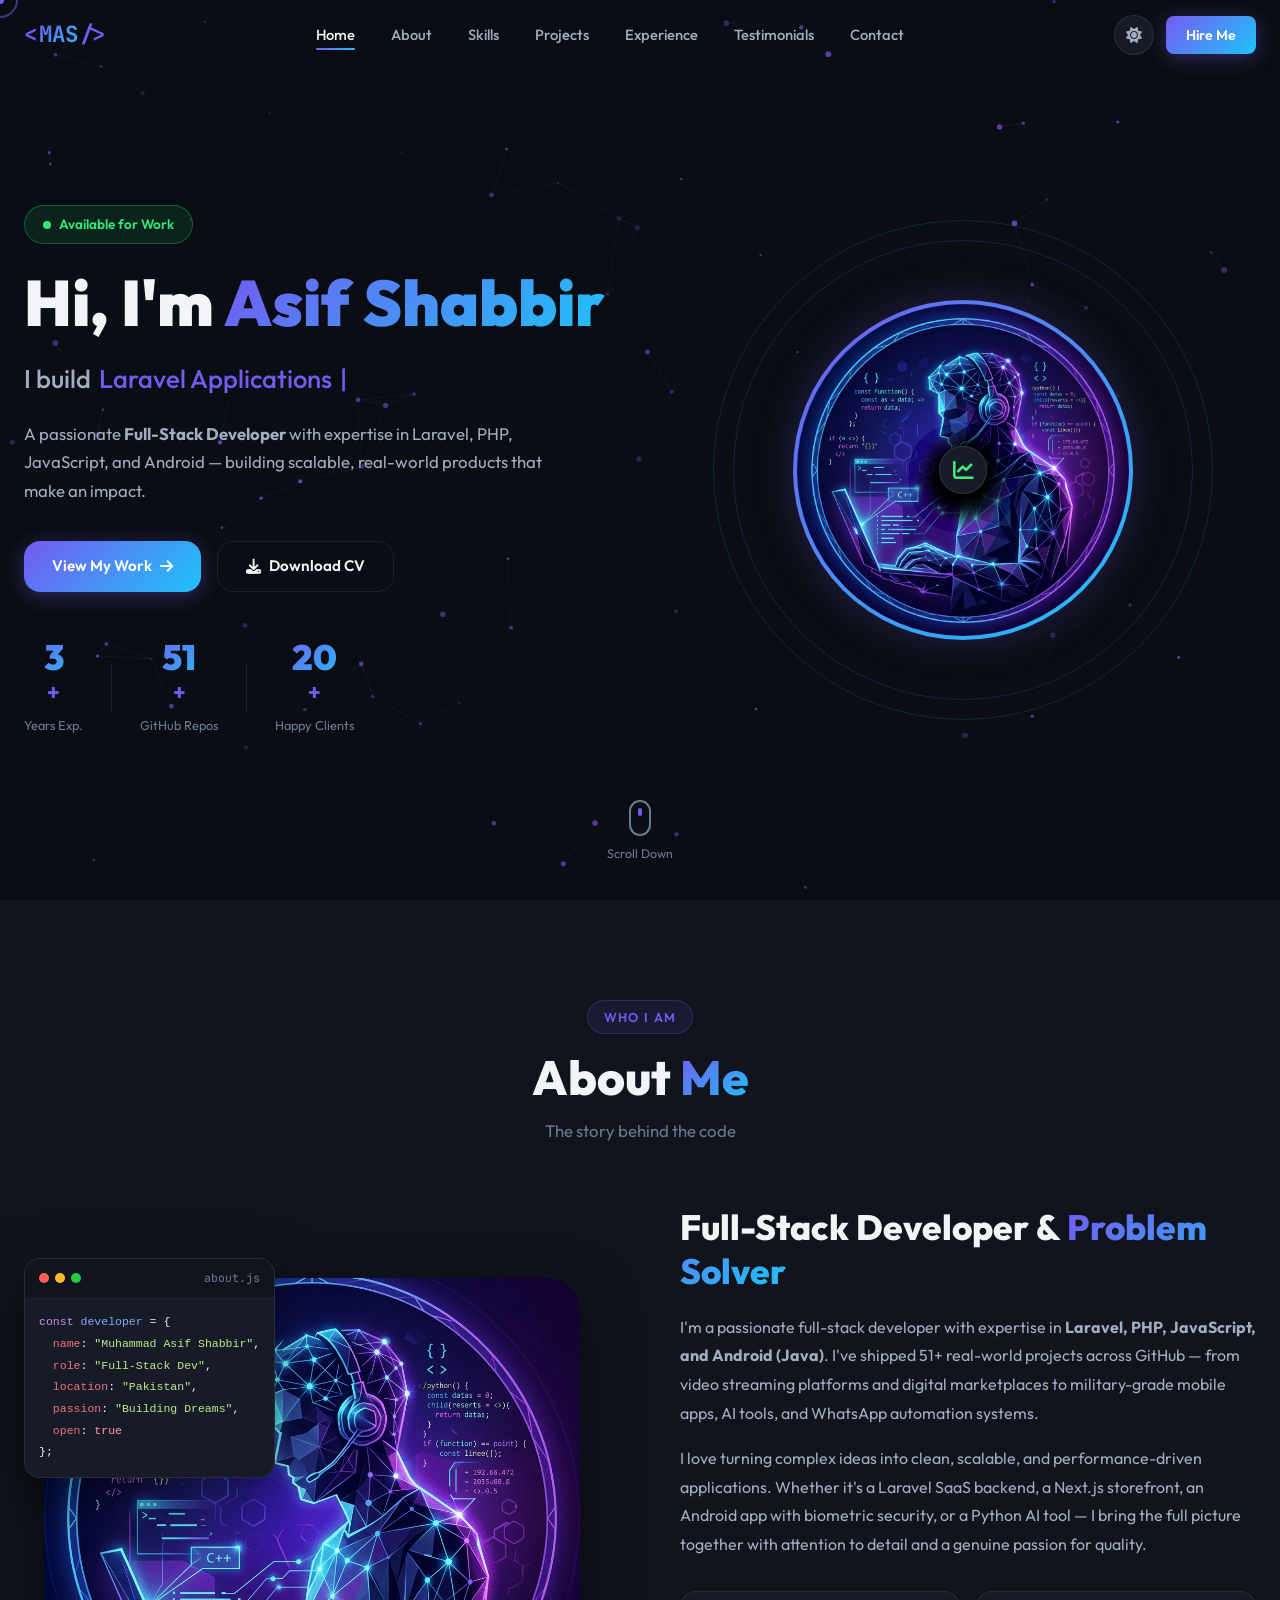
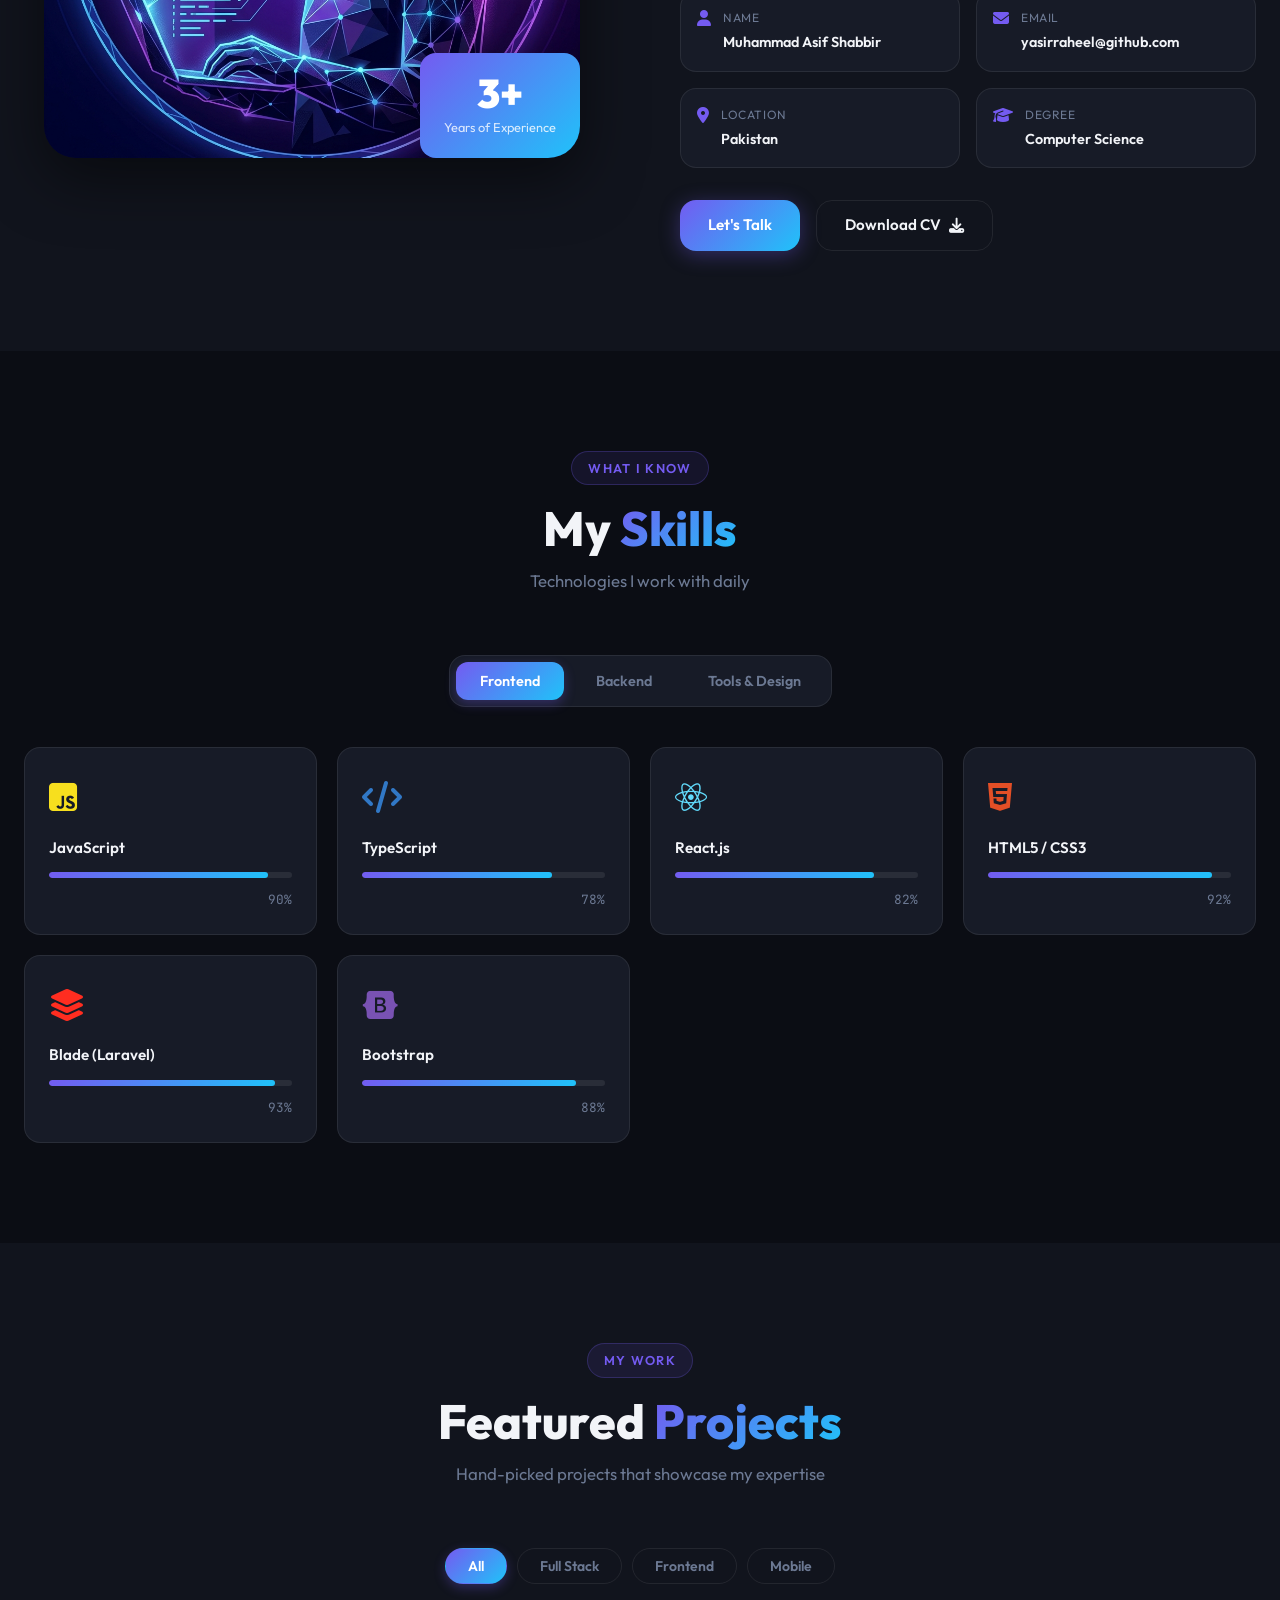
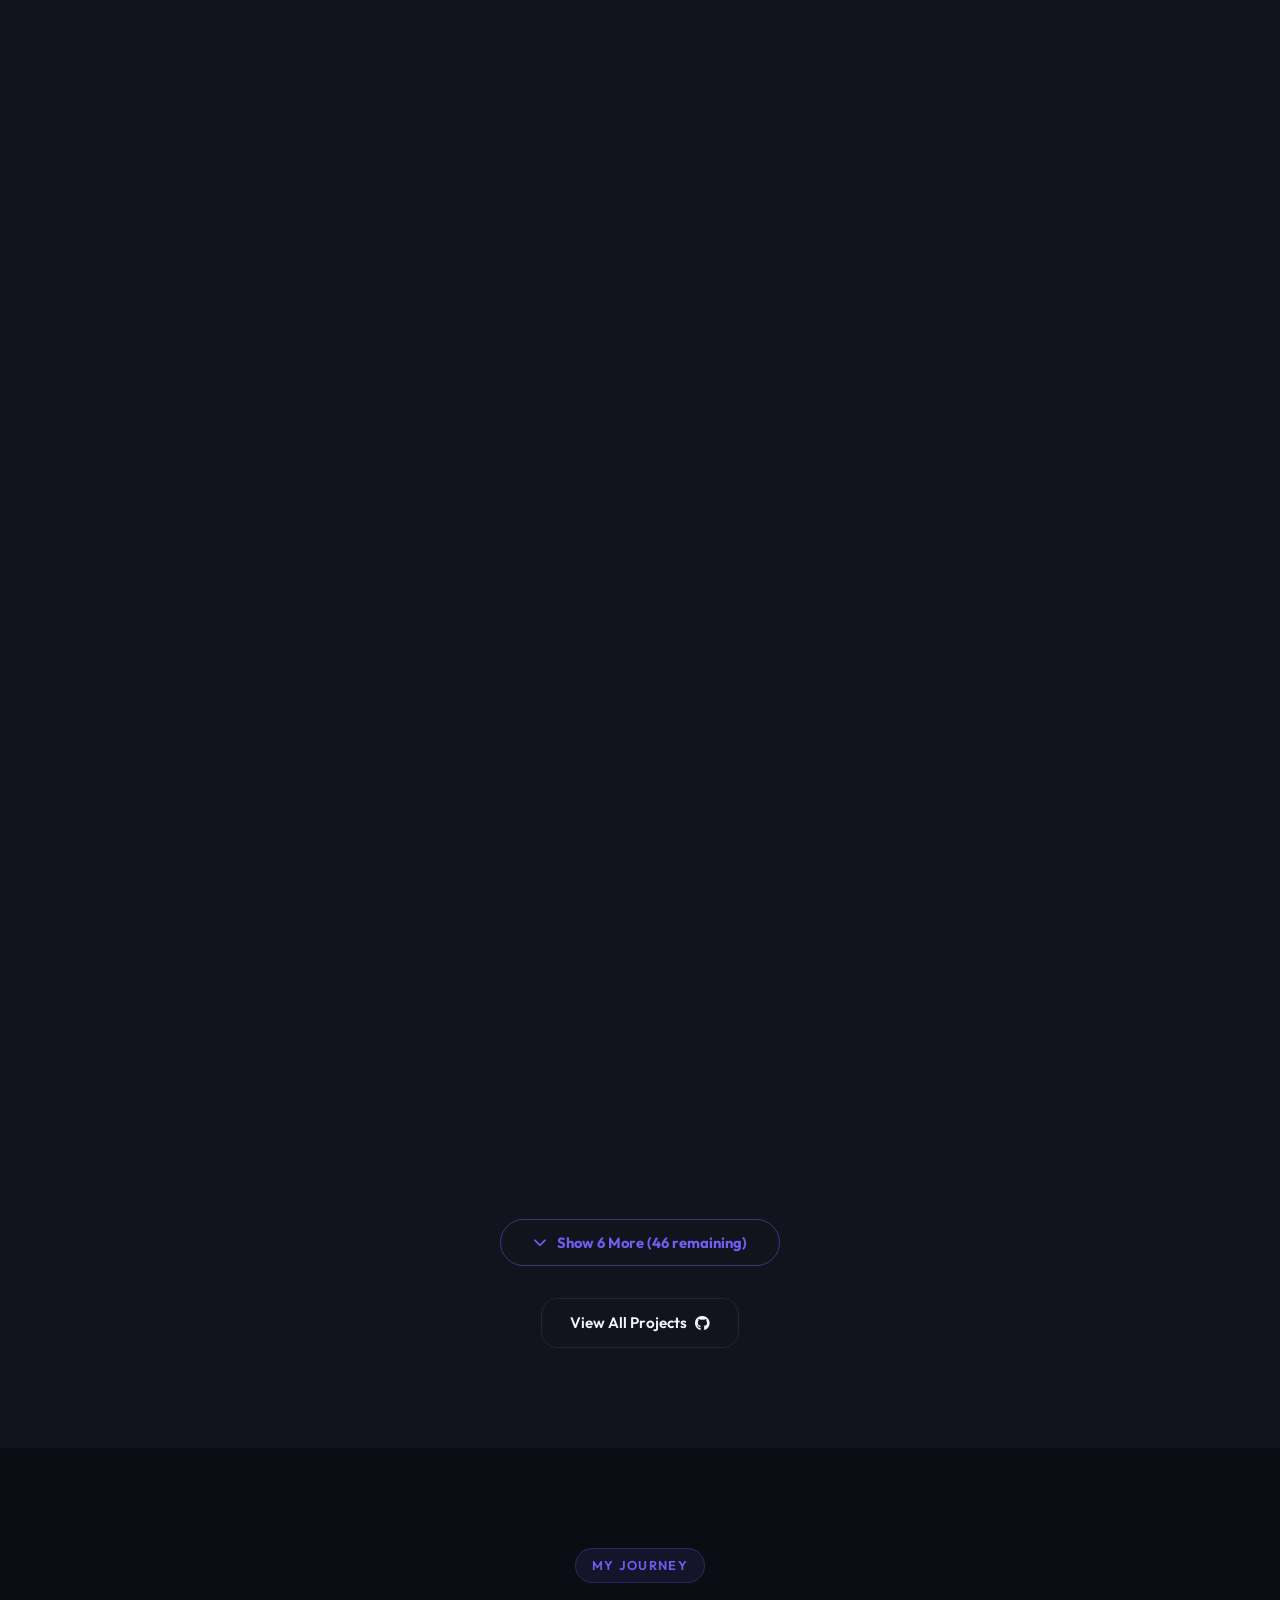
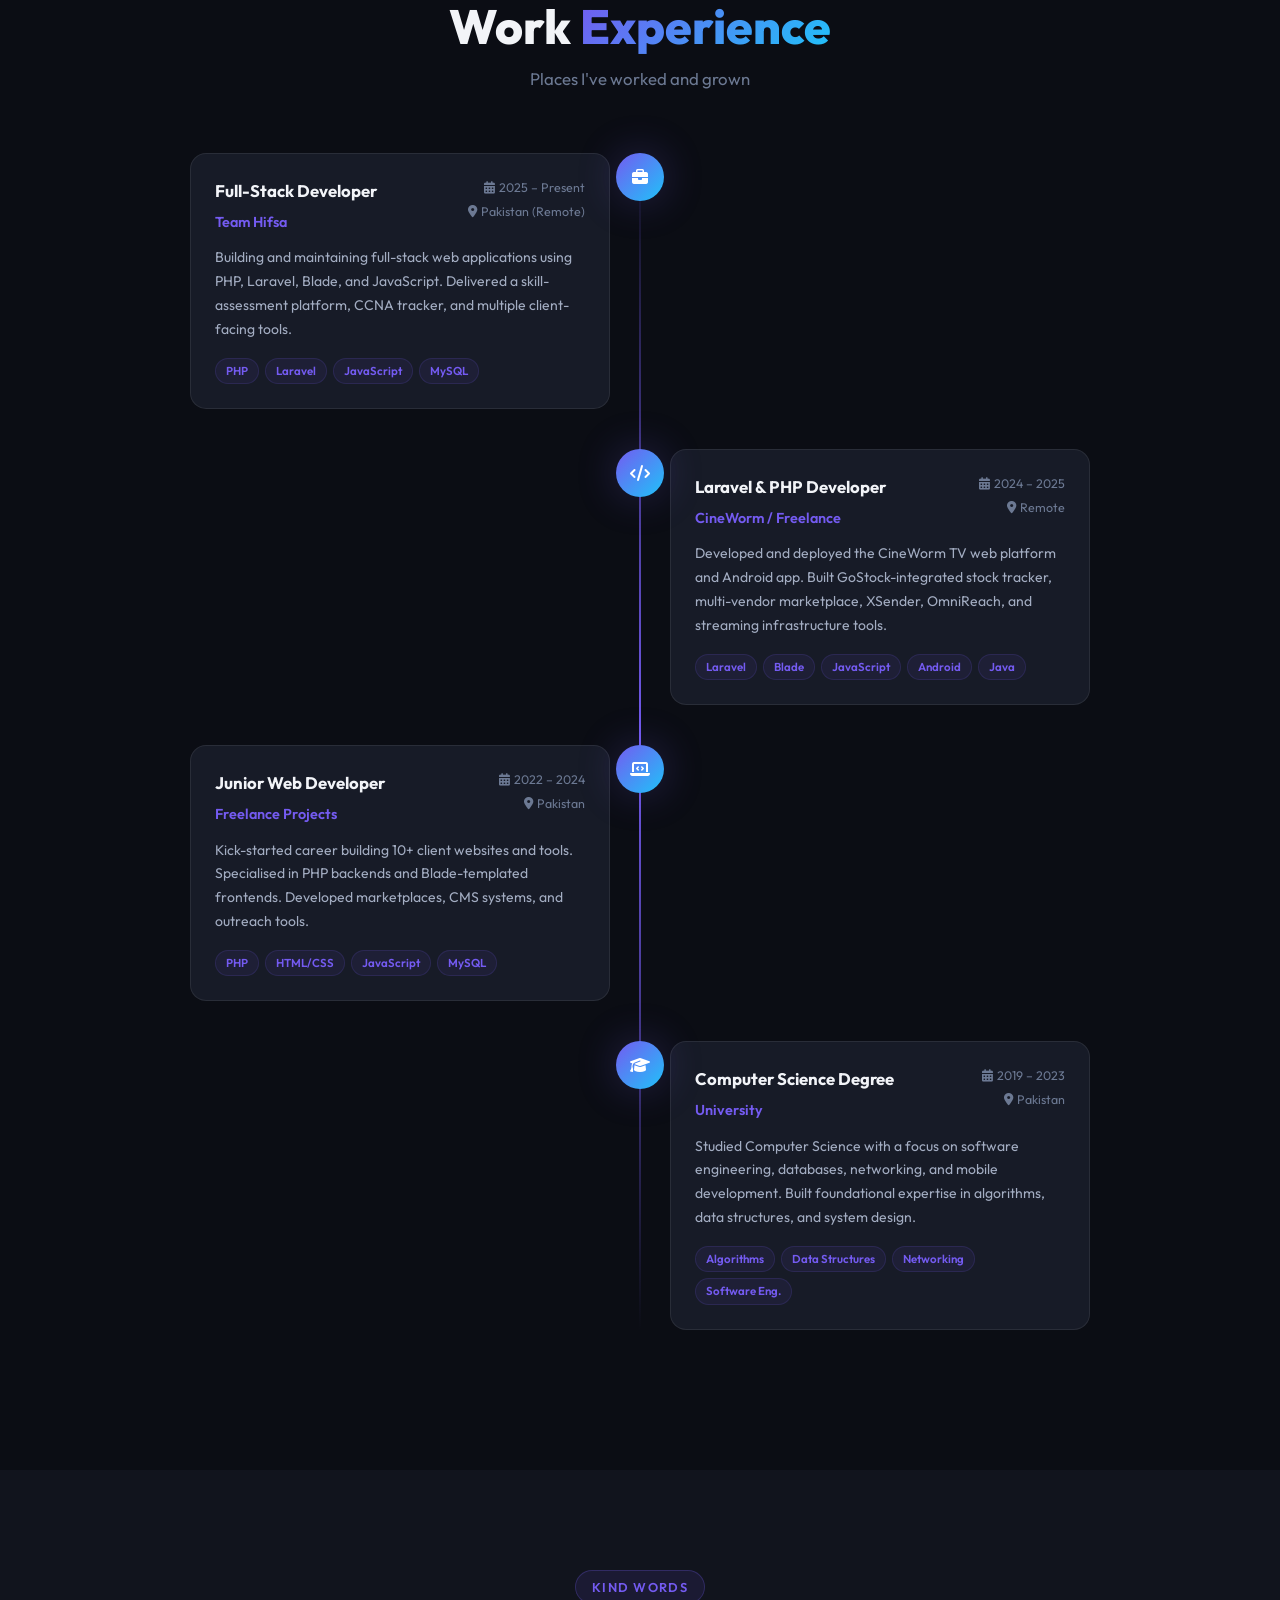
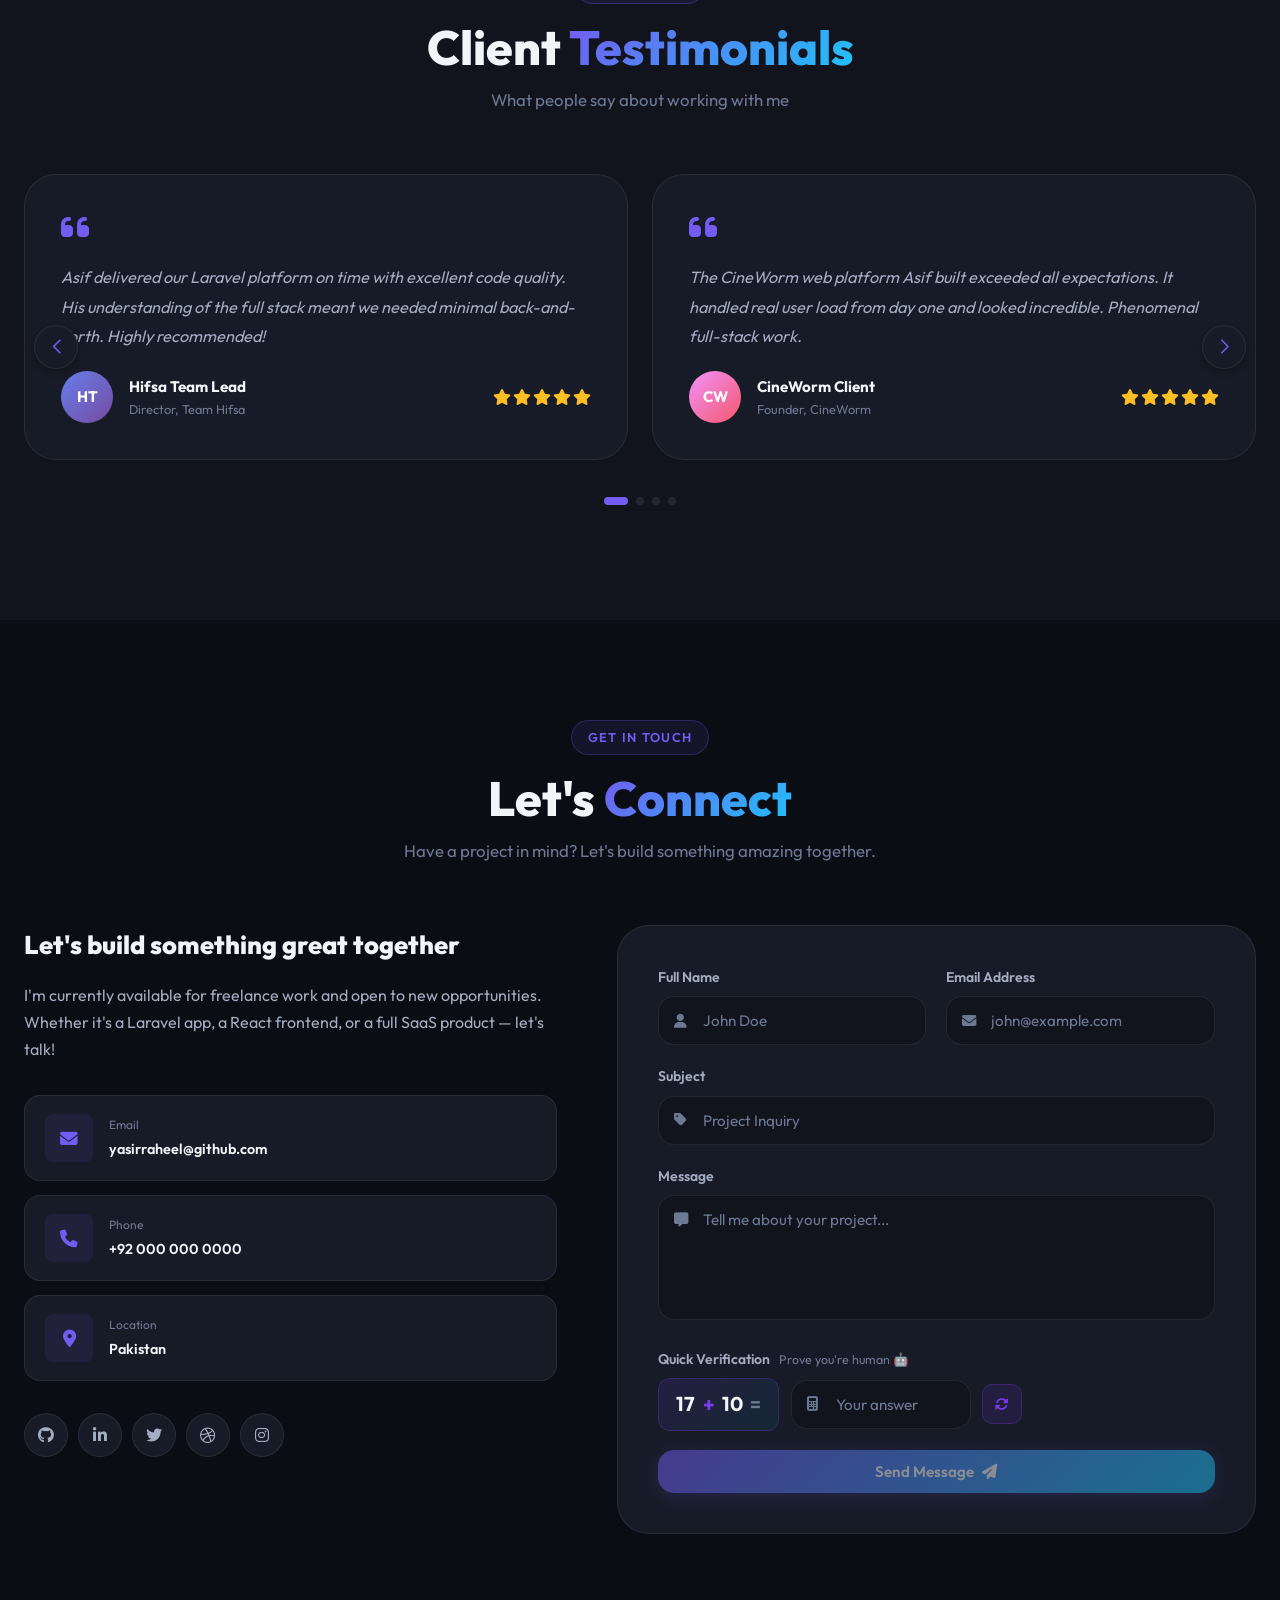
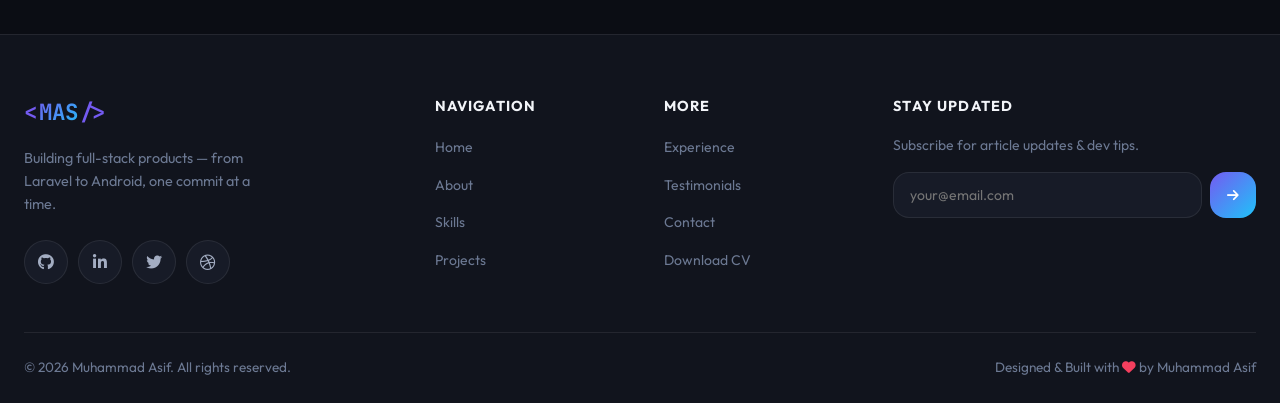
==== commit 9b03c977: "Revert "fix: use clean /og-image.png URL for WhatsApp OG (no query params), add explicit dimensions," ====
--- a/index.html
+++ b/index.html
@@ -9,23 +9,19 @@
   <meta name="author" content="Muhammad Asif Shabbir" />
   <link rel="canonical" href="https://foliofy.me/" />
 
-  <!-- Open Graph / Facebook / WhatsApp -->
+  <!-- Open Graph / Facebook -->
   <meta property="og:type" content="website" />
   <meta property="og:url" content="https://foliofy.me/" />
   <meta property="og:title" content="Muhammad Asif Shabbir | Full-Stack Developer & Designer" />
   <meta property="og:description" content="A passionate Full-Stack Developer with expertise in Laravel, PHP, JavaScript, and Android — building scalable, real-world products that make an impact." />
-  <meta property="og:image" content="https://foliofy.me/og-image.png" />
-  <meta property="og:image:width" content="1200" />
-  <meta property="og:image:height" content="630" />
-  <meta property="og:image:type" content="image/png" />
-  <meta property="og:site_name" content="Muhammad Asif Shabbir Portfolio" />
+  <meta property="og:image" content="https://foliofy.me/profile.png?v=3" />
 
   <!-- Twitter -->
   <meta property="twitter:card" content="summary_large_image" />
   <meta property="twitter:url" content="https://foliofy.me/" />
   <meta property="twitter:title" content="Muhammad Asif Shabbir | Full-Stack Developer & Designer" />
   <meta property="twitter:description" content="A passionate Full-Stack Developer with expertise in Laravel, PHP, JavaScript, and Android — building scalable, real-world products that make an impact." />
-  <meta property="twitter:image" content="https://foliofy.me/og-image.png" />
+  <meta property="twitter:image" content="https://foliofy.me/profile.png?v=3" />
   <!-- Google Fonts -->
   <link rel="preconnect" href="https://fonts.googleapis.com" />
   <link rel="preconnect" href="https://fonts.gstatic.com" crossorigin />
